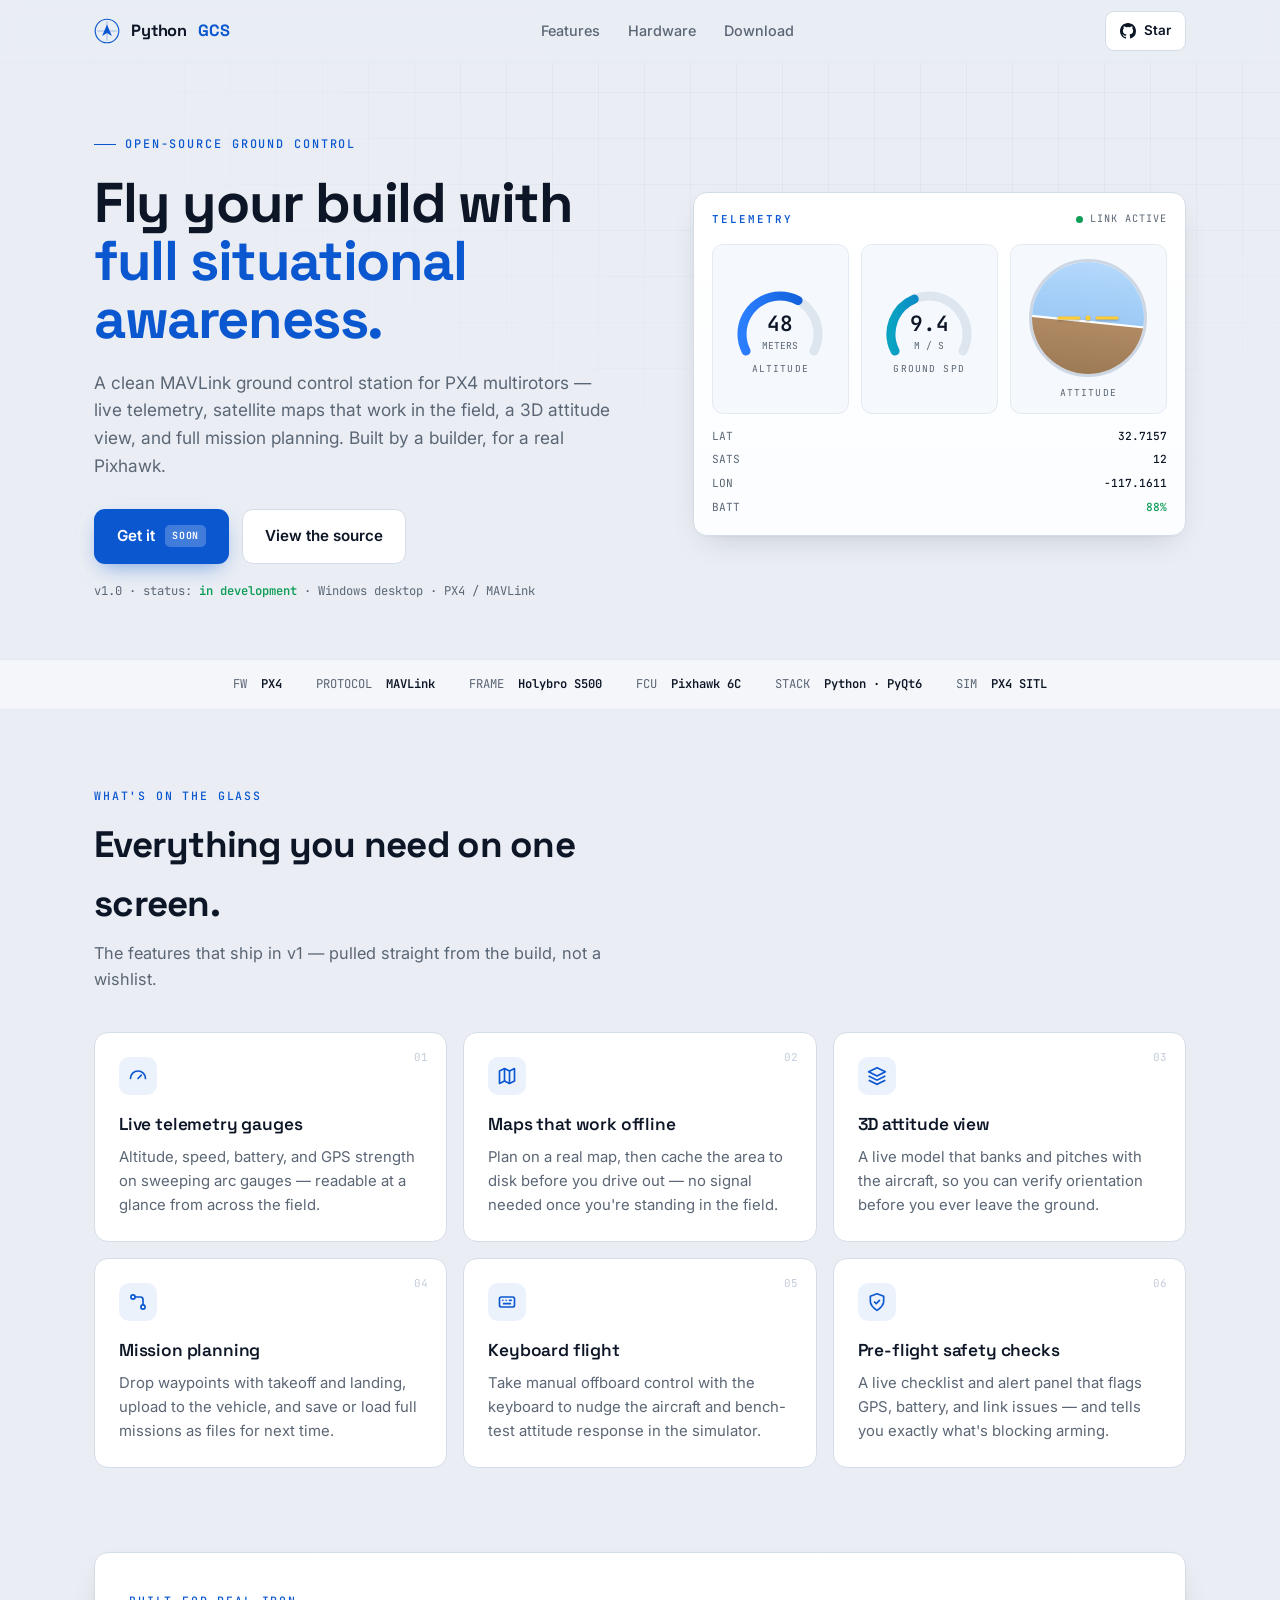
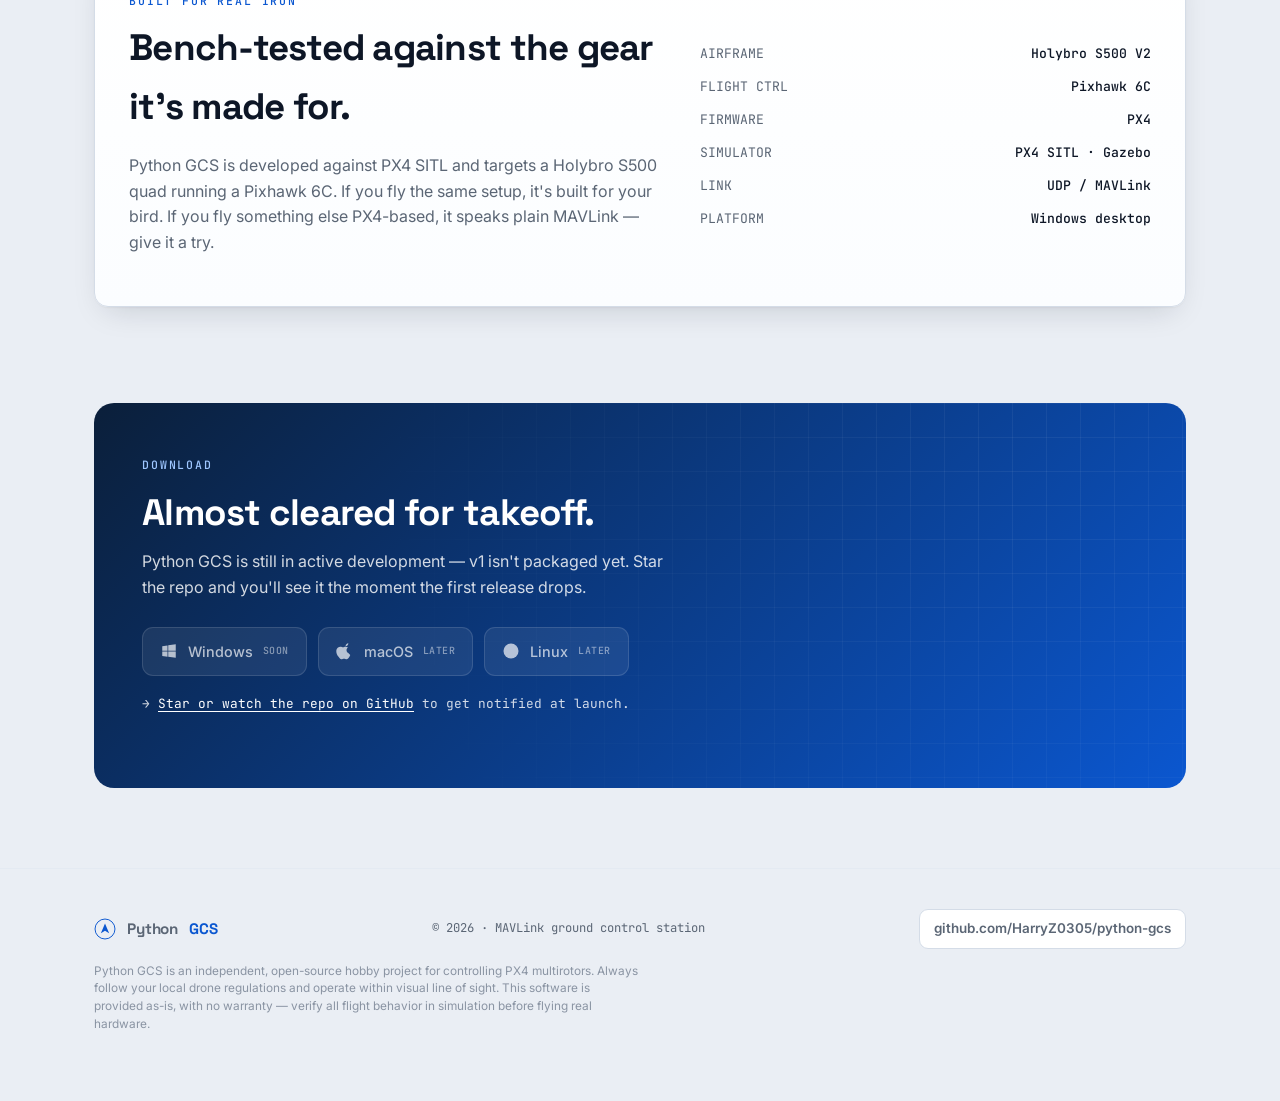
==== index.html @ 88ddebd9 "Bug Fix: index.html had a mis-commit" ====
<!DOCTYPE html>
<html lang="en">

<head>
  <meta charset="UTF-8" />
  <meta name="viewport" content="width=device-width, initial-scale=1.0" />
  <title>Python GCS — open-source ground control for your build</title>
  <meta name="description"
    content="A clean, open-source MAVLink ground control station for PX4 multirotors. Live telemetry, satellite maps with offline caching, 3D attitude, and mission planning — built for the Holybro S500 + Pixhawk 6C." />
  <link rel="preconnect" href="https://fonts.googleapis.com" />
  <link rel="preconnect" href="https://fonts.gstatic.com" crossorigin />
  <link
    href="https://fonts.googleapis.com/css2?family=Space+Grotesk:wght@500;600;700&family=Inter:wght@400;500;600&family=JetBrains+Mono:wght@400;500;600&display=swap"
    rel="stylesheet" />
  <style>
    :root {
      --bg: #eaeef4;
      --bg-2: #f5f8fc;
      --surface: #ffffff;
      --line: #d4dce7;
      --line-soft: #e4eaf2;
      --ink: #0d1626;
      --muted: #5b6675;
      --blue: #0b57d0;
      --blue-bright: #2b7fff;
      --cyan: #0aa4c2;
      --green: #0f9d58;
      --amber: #e08200;
      --red: #d93025;
      --shadow: 0 1px 2px rgba(13, 22, 38, .04), 0 12px 32px -12px rgba(13, 22, 38, .18);
      --r: 14px;
    }

    * {
      box-sizing: border-box
    }

    html {
      scroll-behavior: smooth
    }

    body {
      margin: 0;
      background: var(--bg);
      color: var(--ink);
      font-family: 'Inter', system-ui, sans-serif;
      line-height: 1.6;
      -webkit-font-smoothing: antialiased;
    }

    body::before {
      content: "";
      position: fixed;
      inset: 0;
      z-index: 0;
      pointer-events: none;
      background-image:
        linear-gradient(rgba(11, 87, 208, .045) 1px, transparent 1px),
        linear-gradient(90deg, rgba(11, 87, 208, .045) 1px, transparent 1px);
      background-size: 46px 46px;
      mask-image: radial-gradient(ellipse 90% 70% at 70% 0%, #000 30%, transparent 80%);
      -webkit-mask-image: radial-gradient(ellipse 90% 70% at 70% 0%, #000 30%, transparent 80%);
    }

    .wrap {
      max-width: 1140px;
      margin: 0 auto;
      padding: 0 24px;
      position: relative;
      z-index: 1
    }

    a {
      color: inherit;
      text-decoration: none
    }

    .mono {
      font-family: 'JetBrains Mono', monospace
    }

    header {
      position: sticky;
      top: 0;
      z-index: 50;
      backdrop-filter: saturate(1.2) blur(10px);
      background: rgba(234, 238, 244, .78);
      border-bottom: 1px solid var(--line-soft);
    }

    .bar {
      display: flex;
      align-items: center;
      justify-content: space-between;
      height: 62px
    }

    .brand {
      display: flex;
      align-items: center;
      gap: 11px;
      font-family: 'Space Grotesk';
      font-weight: 700;
      letter-spacing: -.01em;
      font-size: 1.02rem
    }

    .glyph {
      width: 26px;
      height: 26px;
      flex: none
    }

    nav.links {
      display: flex;
      gap: 28px;
      font-size: .9rem;
      color: var(--muted);
      font-weight: 500
    }

    nav.links a:hover {
      color: var(--ink)
    }

    .ghbtn {
      display: inline-flex;
      align-items: center;
      gap: 8px;
      font-size: .84rem;
      font-weight: 600;
      padding: 8px 14px;
      border: 1px solid var(--line);
      border-radius: 9px;
      background: var(--surface);
      transition: .18s;
    }

    .ghbtn:hover {
      border-color: var(--blue);
      color: var(--blue);
      transform: translateY(-1px)
    }

    @media(max-width:760px) {
      nav.links {
        display: none
      }
    }

    .hero {
      padding: 64px 0 28px;
      display: grid;
      grid-template-columns: 1.05fr .95fr;
      gap: 54px;
      align-items: center
    }

    .eyebrow {
      font-family: 'JetBrains Mono', monospace;
      font-size: .74rem;
      font-weight: 500;
      letter-spacing: .16em;
      color: var(--blue);
      text-transform: uppercase;
      display: inline-flex;
      align-items: center;
      gap: 9px;
      margin-bottom: 20px;
    }

    .eyebrow::before {
      content: "";
      width: 22px;
      height: 1px;
      background: var(--blue)
    }

    h1 {
      font-family: 'Space Grotesk';
      font-weight: 700;
      letter-spacing: -.025em;
      font-size: clamp(2.3rem, 4.6vw, 3.5rem);
      line-height: 1.04;
      margin: 0 0 20px;
    }

    h1 .b {
      color: var(--blue)
    }

    .lede {
      font-size: 1.08rem;
      color: var(--muted);
      max-width: 30em;
      margin: 0 0 30px
    }

    .cta {
      display: flex;
      flex-wrap: wrap;
      gap: 13px;
      align-items: center
    }

    .btn {
      font-family: 'Inter';
      font-weight: 600;
      font-size: .95rem;
      cursor: pointer;
      padding: 14px 22px;
      border-radius: 11px;
      border: 1px solid transparent;
      transition: .18s;
      display: inline-flex;
      align-items: center;
      gap: 10px;
    }

    .btn-primary {
      background: var(--blue);
      color: #fff;
      box-shadow: 0 8px 22px -8px rgba(11, 87, 208, .6)
    }

    .btn-primary:hover {
      background: #0a4cb8;
      transform: translateY(-2px)
    }

    .btn-ghost {
      background: var(--surface);
      border-color: var(--line);
      color: var(--ink)
    }

    .btn-ghost:hover {
      border-color: var(--muted);
      transform: translateY(-2px)
    }

    .badge {
      font-family: 'JetBrains Mono', monospace;
      font-size: .62rem;
      font-weight: 600;
      letter-spacing: .08em;
      background: rgba(255, 255, 255, .22);
      padding: 3px 7px;
      border-radius: 5px;
    }

    .meta-line {
      margin-top: 18px;
      font-family: 'JetBrains Mono', monospace;
      font-size: .76rem;
      color: var(--muted)
    }

    .meta-line b {
      color: var(--green);
      font-weight: 600
    }

    .panel {
      background: linear-gradient(180deg, #fff, #fbfdff);
      border: 1px solid var(--line);
      border-radius: var(--r);
      box-shadow: var(--shadow);
      padding: 18px;
      position: relative;
      overflow: hidden;
    }

    .panel-h {
      display: flex;
      align-items: center;
      justify-content: space-between;
      margin-bottom: 16px
    }

    .panel-h .t {
      font-family: 'JetBrains Mono', monospace;
      font-size: .68rem;
      letter-spacing: .18em;
      color: var(--blue);
      font-weight: 600
    }

    .live {
      display: inline-flex;
      align-items: center;
      gap: 7px;
      font-family: 'JetBrains Mono', monospace;
      font-size: .64rem;
      color: var(--muted);
      letter-spacing: .1em
    }

    .dot {
      width: 7px;
      height: 7px;
      border-radius: 50%;
      background: var(--green);
      box-shadow: 0 0 0 0 rgba(15, 157, 88, .5);
      animation: pulse 2.2s infinite
    }

    @keyframes pulse {
      0% {
        box-shadow: 0 0 0 0 rgba(15, 157, 88, .45)
      }

      70% {
        box-shadow: 0 0 0 7px rgba(15, 157, 88, 0)
      }

      100% {
        box-shadow: 0 0 0 0 rgba(15, 157, 88, 0)
      }
    }

    .gauges {
      display: grid;
      grid-template-columns: 1fr 1fr 1.15fr;
      gap: 12px;
      align-items: stretch
    }

    .gcard {
      background: var(--bg-2);
      border: 1px solid var(--line-soft);
      border-radius: 11px;
      padding: 12px 10px;
      display: flex;
      flex-direction: column;
      align-items: center;
      justify-content: center
    }

    .gcard svg {
      display: block
    }

    .gval {
      font-family: 'JetBrains Mono', monospace;
      font-weight: 600;
      font-size: 1.32rem;
      line-height: 1;
      margin-top: -46px;
      margin-bottom: 30px
    }

    .gunit {
      font-family: 'JetBrains Mono', monospace;
      font-size: .6rem;
      color: var(--muted);
      margin-top: -26px
    }

    .glabel {
      font-family: 'JetBrains Mono', monospace;
      font-size: .6rem;
      letter-spacing: .12em;
      color: var(--muted);
      margin-top: 8px
    }

    .att {
      position: relative
    }

    .horizon-wrap {
      width: 118px;
      height: 118px;
      border-radius: 50%;
      overflow: hidden;
      border: 3px solid #cdd7e4;
      position: relative;
      margin: 2px auto 0
    }

    .sky-ground {
      position: absolute;
      left: -30%;
      top: -30%;
      width: 160%;
      height: 160%;
      transition: transform .1s linear
    }

    .sky {
      position: absolute;
      inset: 0 0 50% 0;
      background: linear-gradient(#bfe0ff, #9cc9f5)
    }

    .ground {
      position: absolute;
      inset: 50% 0 0 0;
      background: linear-gradient(#b08a63, #8f6f4d)
    }

    .hline {
      position: absolute;
      left: 0;
      right: 0;
      top: 50%;
      height: 2px;
      background: #fff;
      transform: translateY(-1px)
    }

    .acsym {
      position: absolute;
      inset: 0;
      display: flex;
      align-items: center;
      justify-content: center;
      pointer-events: none
    }

    .acsym svg {
      filter: drop-shadow(0 1px 1px rgba(0, 0, 0, .25))
    }

    .readout {
      margin-top: 14px;
      display: grid;
      grid-template-columns: 1fr 1fr;
      gap: 6px 18px;
      font-family: 'JetBrains Mono', monospace;
      font-size: .7rem
    }

    .readout .k {
      color: var(--muted)
    }

    .readout .v {
      text-align: right;
      color: var(--ink);
      font-weight: 500
    }

    .scan {
      position: absolute;
      left: 0;
      right: 0;
      height: 38%;
      top: -40%;
      background: linear-gradient(180deg, transparent, rgba(43, 127, 255, .07), transparent);
      animation: scan 6s linear infinite;
      pointer-events: none
    }

    @keyframes scan {
      to {
        top: 120%
      }
    }

    .ticker {
      border-top: 1px solid var(--line-soft);
      border-bottom: 1px solid var(--line-soft);
      background: rgba(255, 255, 255, .5);
      margin-top: 30px
    }

    .ticker .wrap {
      display: flex;
      flex-wrap: wrap;
      gap: 10px 34px;
      padding: 15px 24px;
      font-family: 'JetBrains Mono', monospace;
      font-size: .76rem;
      color: var(--muted);
      justify-content: center
    }

    .ticker b {
      color: var(--ink);
      font-weight: 600
    }

    section {
      padding: 72px 0;
      position: relative
    }

    .sec-head {
      max-width: 34em;
      margin-bottom: 40px
    }

    .sec-eyebrow {
      font-family: 'JetBrains Mono', monospace;
      font-size: .72rem;
      letter-spacing: .16em;
      color: var(--blue);
      text-transform: uppercase;
      font-weight: 500
    }

    h2 {
      font-family: 'Space Grotesk';
      font-weight: 700;
      letter-spacing: -.02em;
      font-size: clamp(1.7rem, 3vw, 2.3rem);
      margin: .5rem 0 .4rem
    }

    .sec-head p {
      color: var(--muted);
      margin: 0;
      font-size: 1.02rem
    }

    .grid {
      display: grid;
      grid-template-columns: repeat(3, 1fr);
      gap: 16px
    }

    .feat {
      background: var(--surface);
      border: 1px solid var(--line);
      border-radius: var(--r);
      padding: 24px;
      transition: .2s;
      position: relative;
      overflow: hidden;
    }

    .feat:hover {
      transform: translateY(-3px);
      border-color: #bcc8d8;
      box-shadow: var(--shadow)
    }

    .feat .ic {
      width: 38px;
      height: 38px;
      border-radius: 10px;
      background: rgba(11, 87, 208, .08);
      display: flex;
      align-items: center;
      justify-content: center;
      margin-bottom: 16px;
      color: var(--blue)
    }

    .feat h3 {
      font-family: 'Space Grotesk';
      font-weight: 600;
      font-size: 1.08rem;
      margin: 0 0 7px;
      letter-spacing: -.01em
    }

    .feat p {
      margin: 0;
      color: var(--muted);
      font-size: .93rem
    }

    .feat .no {
      position: absolute;
      top: 16px;
      right: 18px;
      font-family: 'JetBrains Mono', monospace;
      font-size: .68rem;
      color: #c2ccd9
    }

    @media(max-width:860px) {
      .grid {
        grid-template-columns: 1fr 1fr
      }
    }

    @media(max-width:560px) {
      .grid {
        grid-template-columns: 1fr
      }
    }

    .dl {
      background: linear-gradient(135deg, #0b1f3a, #0b57d0);
      color: #fff;
      border-radius: 20px;
      padding: 48px;
      position: relative;
      overflow: hidden;
    }

    .dl::after {
      content: "";
      position: absolute;
      inset: 0;
      background-image: linear-gradient(rgba(255, 255, 255, .06) 1px, transparent 1px), linear-gradient(90deg, rgba(255, 255, 255, .06) 1px, transparent 1px);
      background-size: 34px 34px;
      mask-image: radial-gradient(circle at 85% 20%, #000, transparent 70%);
      -webkit-mask-image: radial-gradient(circle at 85% 20%, #000, transparent 70%)
    }

    .dl-in {
      position: relative;
      z-index: 1;
      max-width: 34em
    }

    .dl h2 {
      color: #fff
    }

    .dl p {
      color: rgba(255, 255, 255, .82);
      margin: .4rem 0 26px
    }

    .plats {
      display: flex;
      flex-wrap: wrap;
      gap: 11px;
      margin-bottom: 18px
    }

    .plat {
      display: flex;
      align-items: center;
      gap: 10px;
      padding: 12px 17px;
      border-radius: 11px;
      background: rgba(255, 255, 255, .1);
      border: 1px solid rgba(255, 255, 255, .18);
      font-size: .9rem;
      font-weight: 500;
    }

    .plat small {
      font-family: 'JetBrains Mono', monospace;
      font-size: .62rem;
      opacity: .7;
      letter-spacing: .05em
    }

    .plat.soon {
      opacity: .7
    }

    .notify {
      font-family: 'JetBrains Mono', monospace;
      font-size: .8rem;
      color: rgba(255, 255, 255, .85)
    }

    .notify a {
      color: #fff;
      text-decoration: underline;
      text-underline-offset: 3px
    }

    footer {
      padding: 40px 0 56px;
      border-top: 1px solid var(--line-soft);
      margin-top: 8px
    }

    .foot {
      display: flex;
      flex-wrap: wrap;
      justify-content: space-between;
      gap: 18px;
      align-items: center;
      color: var(--muted);
      font-size: .85rem
    }

    .foot .mono {
      font-size: .76rem
    }

    .disclaimer {
      font-size: .74rem;
      color: #8a94a3;
      margin-top: 14px;
      max-width: 46em;
      line-height: 1.5
    }

    @media(max-width:860px) {
      .hero {
        grid-template-columns: 1fr;
        gap: 36px;
        padding-top: 44px
      }

      .dl {
        padding: 32px 24px
      }
    }

    @media (prefers-reduced-motion: reduce) {
      * {
        animation: none !important;
        transition: none !important;
        scroll-behavior: auto
      }

      .sky-ground {
        transform: none !important
      }
    }
  </style>
</head>

<body>

  <header>
    <div class="wrap bar">
      <div class="brand">
        <svg class="glyph" viewBox="0 0 32 32" fill="none">
          <circle cx="16" cy="16" r="14.5" stroke="#0b57d0" stroke-width="1.4" />
          <path d="M16 4 L16 28 M4 16 L28 16" stroke="#0b57d0" stroke-width="1" opacity=".4" />
          <path d="M16 8 L22 22 L16 18.5 L10 22 Z" fill="#0b57d0" />
        </svg>
        Python<span style="color:var(--blue)">GCS</span>
      </div>
      <nav class="links">
        <a href="#features">Features</a>
        <a href="#hardware">Hardware</a>
        <a href="#download">Download</a>
      </nav>
      <a class="ghbtn" href="https://github.com/HarryZ0305/python-gcs" target="_blank" rel="noopener">
        <svg width="16" height="16" viewBox="0 0 16 16" fill="currentColor">
          <path
            d="M8 0C3.58 0 0 3.58 0 8c0 3.54 2.29 6.53 5.47 7.59.4.07.55-.17.55-.38v-1.34c-2.23.48-2.7-1.07-2.7-1.07-.36-.93-.89-1.18-.89-1.18-.73-.5.05-.49.05-.49.8.06 1.23.83 1.23.83.71 1.23 1.87.87 2.33.66.07-.52.28-.87.51-1.07-1.78-.2-3.64-.89-3.64-3.95 0-.87.31-1.59.83-2.15-.08-.2-.36-1.02.08-2.12 0 0 .67-.21 2.2.82a7.6 7.6 0 0 1 4 0c1.53-1.03 2.2-.82 2.2-.82.44 1.1.16 1.92.08 2.12.52.56.83 1.28.83 2.15 0 3.07-1.87 3.75-3.65 3.95.29.25.54.73.54 1.48v2.19c0 .21.15.46.55.38A8 8 0 0 0 16 8c0-4.42-3.58-8-8-8Z" />
        </svg>
        Star
      </a>
    </div>
  </header>

  <div class="wrap">
    <section class="hero">
      <div>
        <span class="eyebrow">Open-source ground control</span>
        <h1>Fly your build with <span class="b">full situational awareness.</span></h1>
        <p class="lede">A clean MAVLink ground control station for PX4 multirotors — live telemetry, satellite maps that
          work in the field, a 3D attitude view, and full mission planning. Built by a builder, for a real Pixhawk.</p>
        <div class="cta">
          <a class="btn btn-primary" href="#download">Get it <span class="badge">SOON</span></a>
          <a class="btn btn-ghost" href="https://github.com/HarryZ0305/python-gcs" target="_blank" rel="noopener">View
            the source</a>
        </div>
        <div class="meta-line">v1.0 &middot; status: <b>in development</b> &middot; Windows desktop &middot; PX4 /
          MAVLink</div>
      </div>

      <div class="panel" id="cluster">
        <div class="scan"></div>
        <div class="panel-h">
          <span class="t">TELEMETRY</span>
          <span class="live"><span class="dot"></span>LINK ACTIVE</span>
        </div>
        <div class="gauges">
          <div class="gcard">
            <svg width="96" height="78" viewBox="0 0 96 78">
              <path d="M14 70 A38 38 0 1 1 82 70" fill="none" stroke="#dde5ef" stroke-width="9"
                stroke-linecap="round" />
              <path id="arc-alt" d="M14 70 A38 38 0 1 1 82 70" fill="none" stroke="url(#g1)" stroke-width="9"
                stroke-linecap="round" />
              <defs>
                <linearGradient id="g1" x1="0" y1="0" x2="1" y2="0">
                  <stop offset="0" stop-color="#2b7fff" />
                  <stop offset="1" stop-color="#0b57d0" />
                </linearGradient>
              </defs>
            </svg>
            <div class="gval mono" data-to="48" data-suffix="">0</div>
            <div class="gunit">METERS</div>
            <div class="glabel">ALTITUDE</div>
          </div>
          <div class="gcard">
            <svg width="96" height="78" viewBox="0 0 96 78">
              <path d="M14 70 A38 38 0 1 1 82 70" fill="none" stroke="#dde5ef" stroke-width="9"
                stroke-linecap="round" />
              <path id="arc-spd" d="M14 70 A38 38 0 1 1 82 70" fill="none" stroke="url(#g2)" stroke-width="9"
                stroke-linecap="round" />
              <defs>
                <linearGradient id="g2" x1="0" y1="0" x2="1" y2="0">
                  <stop offset="0" stop-color="#0aa4c2" />
                  <stop offset="1" stop-color="#0b57d0" />
                </linearGradient>
              </defs>
            </svg>
            <div class="gval mono" data-to="9.4" data-dec="1">0</div>
            <div class="gunit">M / S</div>
            <div class="glabel">GROUND SPD</div>
          </div>
          <div class="gcard att">
            <div class="horizon-wrap">
              <div class="sky-ground" id="horizon">
                <div class="sky"></div>
                <div class="ground"></div>
                <div class="hline"></div>
              </div>
              <div class="acsym">
                <svg width="70" height="20" viewBox="0 0 70 20">
                  <path d="M6 10 H26 M44 10 H64" stroke="#ffcc33" stroke-width="3" stroke-linecap="round" />
                  <circle cx="35" cy="10" r="2.5" fill="#ffcc33" />
                </svg>
              </div>
            </div>
            <div class="glabel">ATTITUDE</div>
          </div>
        </div>
        <div class="readout">
          <span class="k">LAT</span><span class="v" id="r-lat">32.7157</span>
          <span class="k">SATS</span><span class="v" id="r-sat">12</span>
          <span class="k">LON</span><span class="v" id="r-lon">-117.1611</span>
          <span class="k">BATT</span><span class="v" id="r-bat" style="color:var(--green)">88%</span>
        </div>
      </div>
    </section>
  </div>

  <div class="ticker">
    <div class="wrap">
      <span>FW&nbsp; <b>PX4</b></span>
      <span>PROTOCOL&nbsp; <b>MAVLink</b></span>
      <span>FRAME&nbsp; <b>Holybro S500</b></span>
      <span>FCU&nbsp; <b>Pixhawk 6C</b></span>
      <span>STACK&nbsp; <b>Python · PyQt6</b></span>
      <span>SIM&nbsp; <b>PX4 SITL</b></span>
    </div>
  </div>

  <div class="wrap">
    <section id="features">
      <div class="sec-head">
        <span class="sec-eyebrow">What's on the glass</span>
        <h2>Everything you need on one screen.</h2>
        <p>The features that ship in v1 — pulled straight from the build, not a wishlist.</p>
      </div>
      <div class="grid">
        <div class="feat"><span class="no mono">01</span>
          <div class="ic"><svg width="20" height="20" viewBox="0 0 24 24" fill="none" stroke="currentColor"
              stroke-width="2">
              <path d="M3 15a9 9 0 0 1 18 0" stroke-linecap="round" />
              <path d="M12 15l4-4" stroke-linecap="round" />
            </svg></div>
          <h3>Live telemetry gauges</h3>
          <p>Altitude, speed, battery, and GPS strength on sweeping arc gauges — readable at a glance from across the
            field.</p>
        </div>
        <div class="feat"><span class="no mono">02</span>
          <div class="ic"><svg width="20" height="20" viewBox="0 0 24 24" fill="none" stroke="currentColor"
              stroke-width="2">
              <path d="M9 3 3 6v15l6-3 6 3 6-3V3l-6 3-6-3Z" stroke-linejoin="round" />
              <path d="M9 3v15M15 6v15" />
            </svg></div>
          <h3>Maps that work offline</h3>
          <p>Plan on a real map, then cache the area to disk before you drive out — no signal needed once you're
            standing in the field.</p>
        </div>
        <div class="feat"><span class="no mono">03</span>
          <div class="ic"><svg width="20" height="20" viewBox="0 0 24 24" fill="none" stroke="currentColor"
              stroke-width="2">
              <path d="M12 2 2 7l10 5 10-5-10-5Z" stroke-linejoin="round" />
              <path d="M2 17l10 5 10-5M2 12l10 5 10-5" />
            </svg></div>
          <h3>3D attitude view</h3>
          <p>A live model that banks and pitches with the aircraft, so you can verify orientation before you ever leave
            the ground.</p>
        </div>
        <div class="feat"><span class="no mono">04</span>
          <div class="ic"><svg width="20" height="20" viewBox="0 0 24 24" fill="none" stroke="currentColor"
              stroke-width="2">
              <circle cx="6" cy="6" r="2.5" />
              <circle cx="18" cy="18" r="2.5" />
              <path d="M8 6h7a3 3 0 0 1 3 3v6" stroke-linecap="round" />
            </svg></div>
          <h3>Mission planning</h3>
          <p>Drop waypoints with takeoff and landing, upload to the vehicle, and save or load full missions as files for
            next time.</p>
        </div>
        <div class="feat"><span class="no mono">05</span>
          <div class="ic"><svg width="20" height="20" viewBox="0 0 24 24" fill="none" stroke="currentColor"
              stroke-width="2">
              <rect x="3" y="6" width="18" height="12" rx="2" />
              <path d="M7 10h.01M11 10h.01M15 10h2M8 14h8" stroke-linecap="round" />
            </svg></div>
          <h3>Keyboard flight</h3>
          <p>Take manual offboard control with the keyboard to nudge the aircraft and bench-test attitude response in
            the simulator.</p>
        </div>
        <div class="feat"><span class="no mono">06</span>
          <div class="ic"><svg width="20" height="20" viewBox="0 0 24 24" fill="none" stroke="currentColor"
              stroke-width="2">
              <path d="M12 2 4 5v6c0 5 3.5 8 8 11 4.5-3 8-6 8-11V5l-8-3Z" stroke-linejoin="round" />
              <path d="M9 12l2 2 4-4" stroke-linecap="round" stroke-linejoin="round" />
            </svg></div>
          <h3>Pre-flight safety checks</h3>
          <p>A live checklist and alert panel that flags GPS, battery, and link issues — and tells you exactly what's
            blocking arming.</p>
        </div>
      </div>
    </section>

    <section id="hardware" style="padding-top:12px">
      <div class="panel"
        style="display:grid; grid-template-columns:1.2fr 1fr; gap:30px; padding:34px; align-items:center">
        <div>
          <span class="sec-eyebrow">Built for real iron</span>
          <h2 style="margin-top:.4rem">Bench-tested against the gear it's made for.</h2>
          <p style="color:var(--muted)">Python GCS is developed against PX4 SITL and targets a Holybro S500 quad running
            a Pixhawk 6C. If you fly the same setup, it's built for your bird. If you fly something else PX4-based, it
            speaks plain MAVLink — give it a try.</p>
        </div>
        <div class="readout" style="font-size:.82rem; gap:12px 18px">
          <span class="k">AIRFRAME</span><span class="v">Holybro S500 V2</span>
          <span class="k">FLIGHT CTRL</span><span class="v">Pixhawk 6C</span>
          <span class="k">FIRMWARE</span><span class="v">PX4</span>
          <span class="k">SIMULATOR</span><span class="v">PX4 SITL · Gazebo</span>
          <span class="k">LINK</span><span class="v">UDP / MAVLink</span>
          <span class="k">PLATFORM</span><span class="v">Windows desktop</span>
        </div>
      </div>
    </section>

    <section id="download" style="padding-top:24px">
      <div class="dl">
        <div class="dl-in">
          <span class="sec-eyebrow" style="color:#9ec6ff">Download</span>
          <h2>Almost cleared for takeoff.</h2>
          <p>Python GCS is still in active development — v1 isn't packaged yet. Star the repo and you'll see it the
            moment the first release drops.</p>
          <div class="plats">
            <div class="plat soon"><svg width="18" height="18" viewBox="0 0 24 24" fill="currentColor">
                <path
                  d="M3 5.5 10 4.5v7H3v-6Zm0 13L10 19.5v-7H3v6ZM11 4.3 21 3v8.5H11V4.3Zm0 15.4L21 21v-8.5H11v7.2Z" />
              </svg> Windows <small>SOON</small></div>
            <div class="plat soon"><svg width="18" height="18" viewBox="0 0 24 24" fill="currentColor">
                <path
                  d="M16.4 1.6c.1 1-.3 2-.9 2.8-.7.8-1.7 1.4-2.7 1.3-.1-1 .4-2 1-2.7.6-.8 1.7-1.3 2.6-1.4ZM19 17.3c-.5 1.1-.7 1.6-1.3 2.6-.9 1.4-2.1 3.1-3.6 3.1-1.3 0-1.7-.8-3.4-.8-1.8 0-2.2.8-3.5.8-1.5 0-2.6-1.5-3.5-2.9C-.2 16-.6 9.9 2.3 7.6c1-.8 2.4-1.3 3.6-1.3 1.4 0 2.3.8 3.5.8 1.1 0 1.8-.8 3.4-.8 1.1 0 2.3.3 3.2 1.1-2.8 1.6-2.4 5.7.0 6.9Z" />
              </svg> macOS <small>LATER</small></div>
            <div class="plat soon"><svg width="18" height="18" viewBox="0 0 24 24" fill="currentColor">
                <circle cx="12" cy="12" r="10" />
              </svg> Linux <small>LATER</small></div>
          </div>
          <p class="notify">→ <a href="https://github.com/HarryZ0305/python-gcs" target="_blank" rel="noopener">Star or
              watch the repo on GitHub</a> to get notified at launch.</p>
        </div>
      </div>
    </section>
  </div>

  <footer>
    <div class="wrap">
      <div class="foot">
        <div class="brand" style="font-size:.95rem">
          <svg class="glyph" viewBox="0 0 32 32" fill="none" style="width:22px;height:22px">
            <circle cx="16" cy="16" r="14.5" stroke="#0b57d0" stroke-width="1.4" />
            <path d="M16 8 L22 22 L16 18.5 L10 22 Z" fill="#0b57d0" />
          </svg>
          Python<span style="color:var(--blue)">GCS</span>
        </div>
        <span class="mono">© 2026 · MAVLink ground control station</span>
        <a class="ghbtn" href="https://github.com/HarryZ0305/python-gcs" target="_blank"
          rel="noopener">github.com/HarryZ0305/python-gcs</a>
      </div>
      <p class="disclaimer">Python GCS is an independent, open-source hobby project for controlling PX4 multirotors.
        Always follow your local drone regulations and operate within visual line of sight. This software is provided
        as-is, with no warranty — verify all flight behavior in simulation before flying real hardware.</p>
    </div>
  </footer>

  <script>
    (function () {
      var reduce = window.matchMedia('(prefers-reduced-motion: reduce)').matches;

      function setArc(id, frac) {
        var p = document.getElementById(id);
        if (!p) return;
        var len = p.getTotalLength();
        p.style.strokeDasharray = len;
        p.style.strokeDashoffset = len;
        if (reduce) { p.style.strokeDashoffset = len * (1 - frac); return; }
        requestAnimationFrame(function () {
          p.style.transition = 'stroke-dashoffset 1.4s cubic-bezier(.2,.8,.2,1)';
          p.style.strokeDashoffset = len * (1 - frac);
        });
      }

      function countUp(el) {
        var to = parseFloat(el.dataset.to), dec = parseInt(el.dataset.dec || '0');
        if (reduce) { el.textContent = to.toFixed(dec); return; }
        var t0 = null, dur = 1400;
        function step(ts) {
          if (!t0) t0 = ts; var k = Math.min((ts - t0) / dur, 1);
          var e = 1 - Math.pow(1 - k, 3);
          el.textContent = (to * e).toFixed(dec);
          if (k < 1) requestAnimationFrame(step);
        }
        requestAnimationFrame(step);
      }

      function run() {
        setArc('arc-alt', 0.62);
        setArc('arc-spd', 0.40);
        document.querySelectorAll('.gval').forEach(countUp);
      }

      var horizon = document.getElementById('horizon'), t = 0;
      function idle() {
        t += 0.02;
        var roll = Math.sin(t) * 6, pitch = Math.cos(t * 0.7) * 7;
        horizon.style.transform = 'rotate(' + roll + 'deg) translateY(' + pitch + 'px)';
        requestAnimationFrame(idle);
      }

      var sat = document.getElementById('r-sat');
      function flicker() {
        var s = 12 + (Math.random() < 0.3 ? -1 : 0);
        sat.textContent = s;
      }

      window.addEventListener('load', function () {
        run();
        if (!reduce) { idle(); setInterval(flicker, 2600); }
      });
    })();
  </script>
</body>

</html>
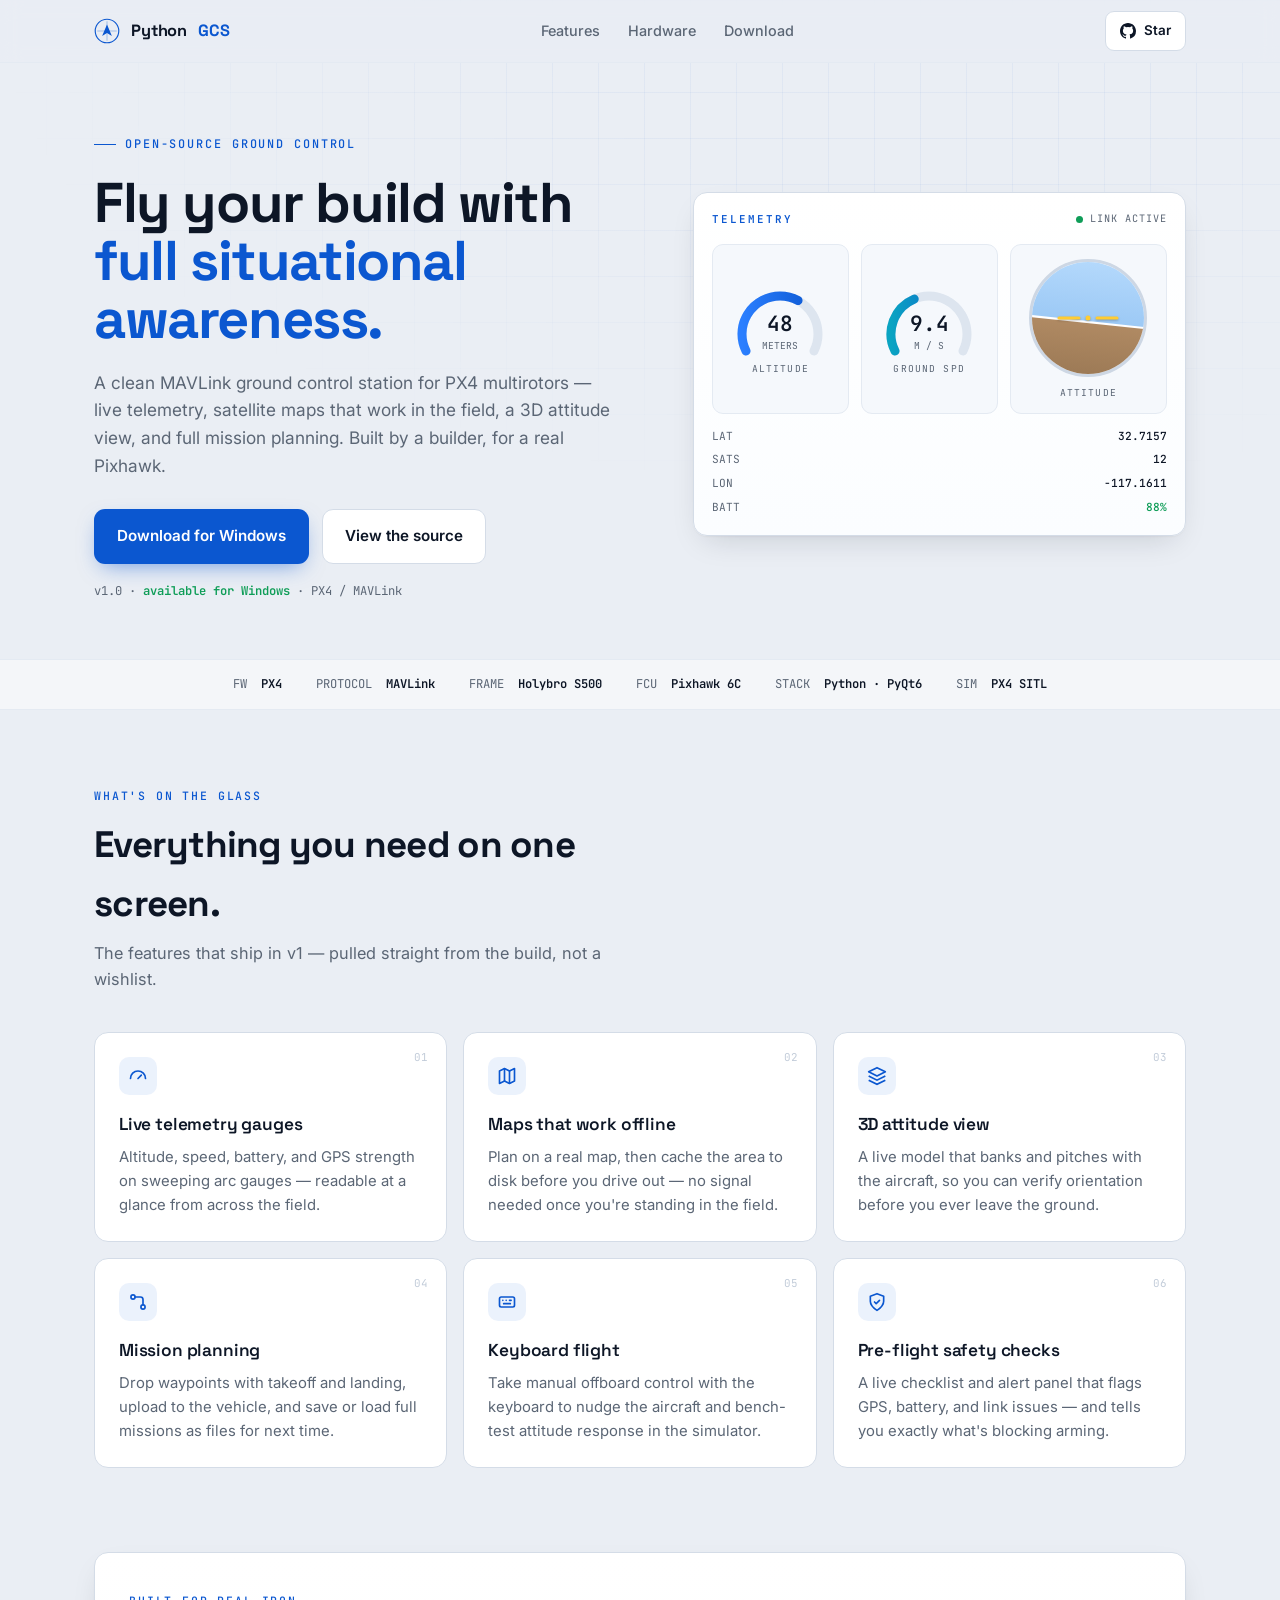
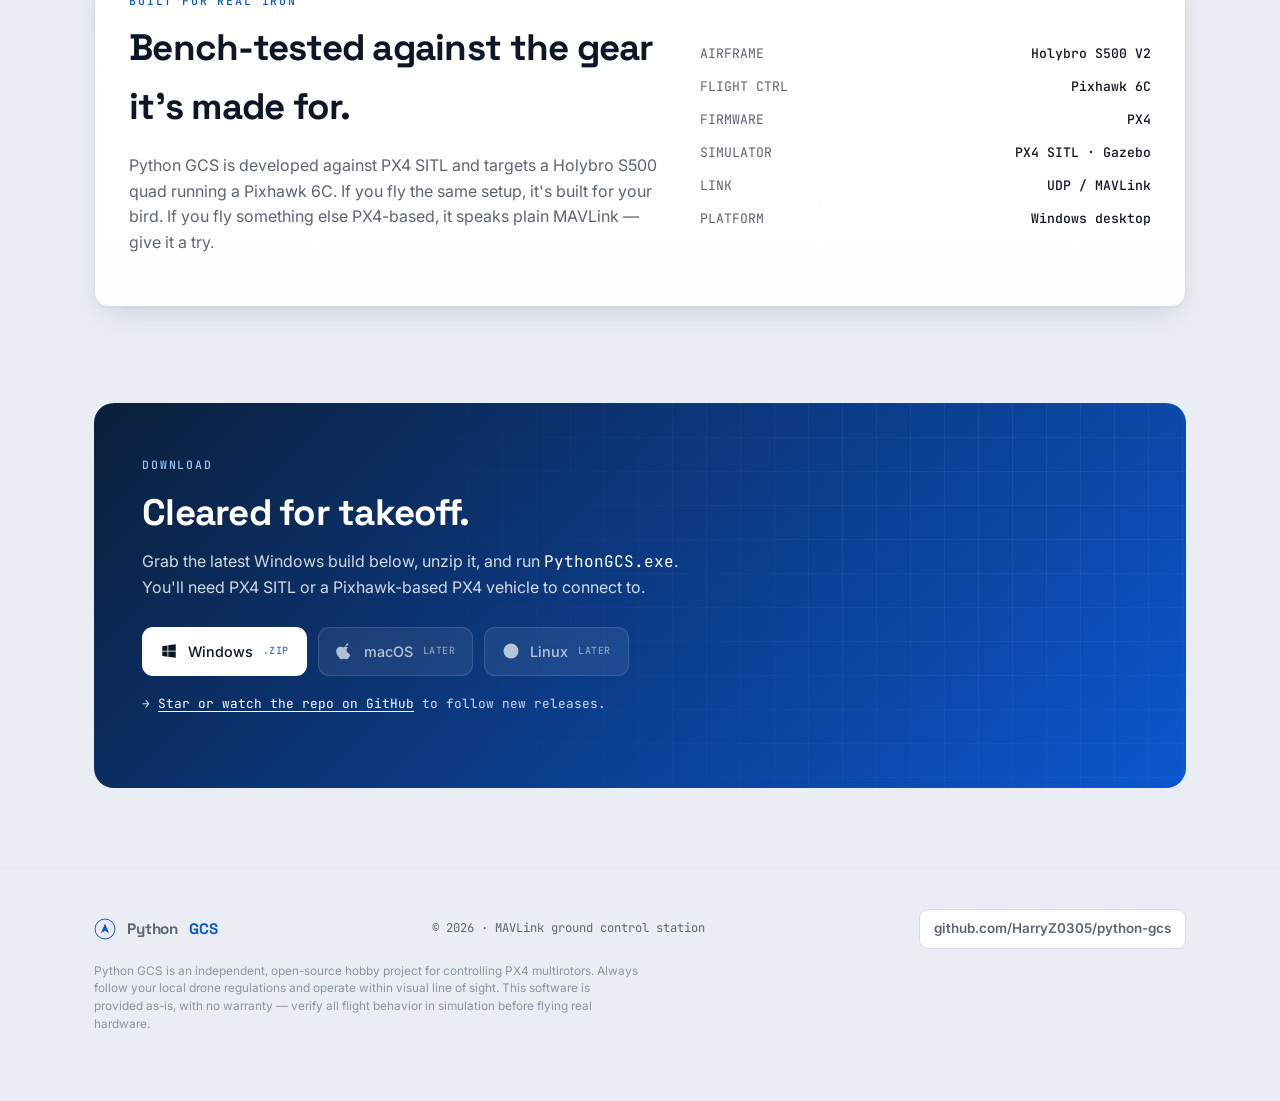
==== commit 660399c4: "Added Windows download link" ====
--- a/index.html
+++ b/index.html
@@ -648,6 +648,23 @@
       opacity: .7
     }
 
+    .plat.ready {
+      background: #fff;
+      color: var(--ink);
+      cursor: pointer;
+      transition: .18s
+    }
+
+    .plat.ready:hover {
+      transform: translateY(-2px);
+      box-shadow: 0 8px 20px -8px rgba(0, 0, 0, .35)
+    }
+
+    .plat.ready small {
+      opacity: .85;
+      color: var(--blue)
+    }
+
     .notify {
       font-family: 'JetBrains Mono', monospace;
       font-size: .8rem;
@@ -749,12 +766,13 @@
         <p class="lede">A clean MAVLink ground control station for PX4 multirotors — live telemetry, satellite maps that
           work in the field, a 3D attitude view, and full mission planning. Built by a builder, for a real Pixhawk.</p>
         <div class="cta">
-          <a class="btn btn-primary" href="#download">Get it <span class="badge">SOON</span></a>
+          <a class="btn btn-primary"
+            href="https://github.com/HarryZ0305/python-gcs/releases/latest/download/PythonGCS-windows.zip">Download for
+            Windows</a>
           <a class="btn btn-ghost" href="https://github.com/HarryZ0305/python-gcs" target="_blank" rel="noopener">View
             the source</a>
         </div>
-        <div class="meta-line">v1.0 &middot; status: <b>in development</b> &middot; Windows desktop &middot; PX4 /
-          MAVLink</div>
+        <div class="meta-line">v1.0 &middot; <b>available for Windows</b> &middot; PX4 / MAVLink</div>
       </div>
 
       <div class="panel" id="cluster">
@@ -933,14 +951,17 @@
       <div class="dl">
         <div class="dl-in">
           <span class="sec-eyebrow" style="color:#9ec6ff">Download</span>
-          <h2>Almost cleared for takeoff.</h2>
-          <p>Python GCS is still in active development — v1 isn't packaged yet. Star the repo and you'll see it the
-            moment the first release drops.</p>
+          <h2>Cleared for takeoff.</h2>
+          <p>Grab the latest Windows build below, unzip it, and run <span class="mono"
+              style="color:#fff">PythonGCS.exe</span>. You'll need PX4 SITL or a Pixhawk-based PX4 vehicle to connect
+            to.</p>
           <div class="plats">
-            <div class="plat soon"><svg width="18" height="18" viewBox="0 0 24 24" fill="currentColor">
+            <a class="plat ready"
+              href="https://github.com/HarryZ0305/python-gcs/releases/latest/download/PythonGCS-windows.zip"><svg
+                width="18" height="18" viewBox="0 0 24 24" fill="currentColor">
                 <path
                   d="M3 5.5 10 4.5v7H3v-6Zm0 13L10 19.5v-7H3v6ZM11 4.3 21 3v8.5H11V4.3Zm0 15.4L21 21v-8.5H11v7.2Z" />
-              </svg> Windows <small>SOON</small></div>
+              </svg> Windows <small>.ZIP</small></a>
             <div class="plat soon"><svg width="18" height="18" viewBox="0 0 24 24" fill="currentColor">
                 <path
                   d="M16.4 1.6c.1 1-.3 2-.9 2.8-.7.8-1.7 1.4-2.7 1.3-.1-1 .4-2 1-2.7.6-.8 1.7-1.3 2.6-1.4ZM19 17.3c-.5 1.1-.7 1.6-1.3 2.6-.9 1.4-2.1 3.1-3.6 3.1-1.3 0-1.7-.8-3.4-.8-1.8 0-2.2.8-3.5.8-1.5 0-2.6-1.5-3.5-2.9C-.2 16-.6 9.9 2.3 7.6c1-.8 2.4-1.3 3.6-1.3 1.4 0 2.3.8 3.5.8 1.1 0 1.8-.8 3.4-.8 1.1 0 2.3.3 3.2 1.1-2.8 1.6-2.4 5.7.0 6.9Z" />
@@ -950,7 +971,7 @@
               </svg> Linux <small>LATER</small></div>
           </div>
           <p class="notify">→ <a href="https://github.com/HarryZ0305/python-gcs" target="_blank" rel="noopener">Star or
-              watch the repo on GitHub</a> to get notified at launch.</p>
+              watch the repo on GitHub</a> to follow new releases.</p>
         </div>
       </div>
     </section>
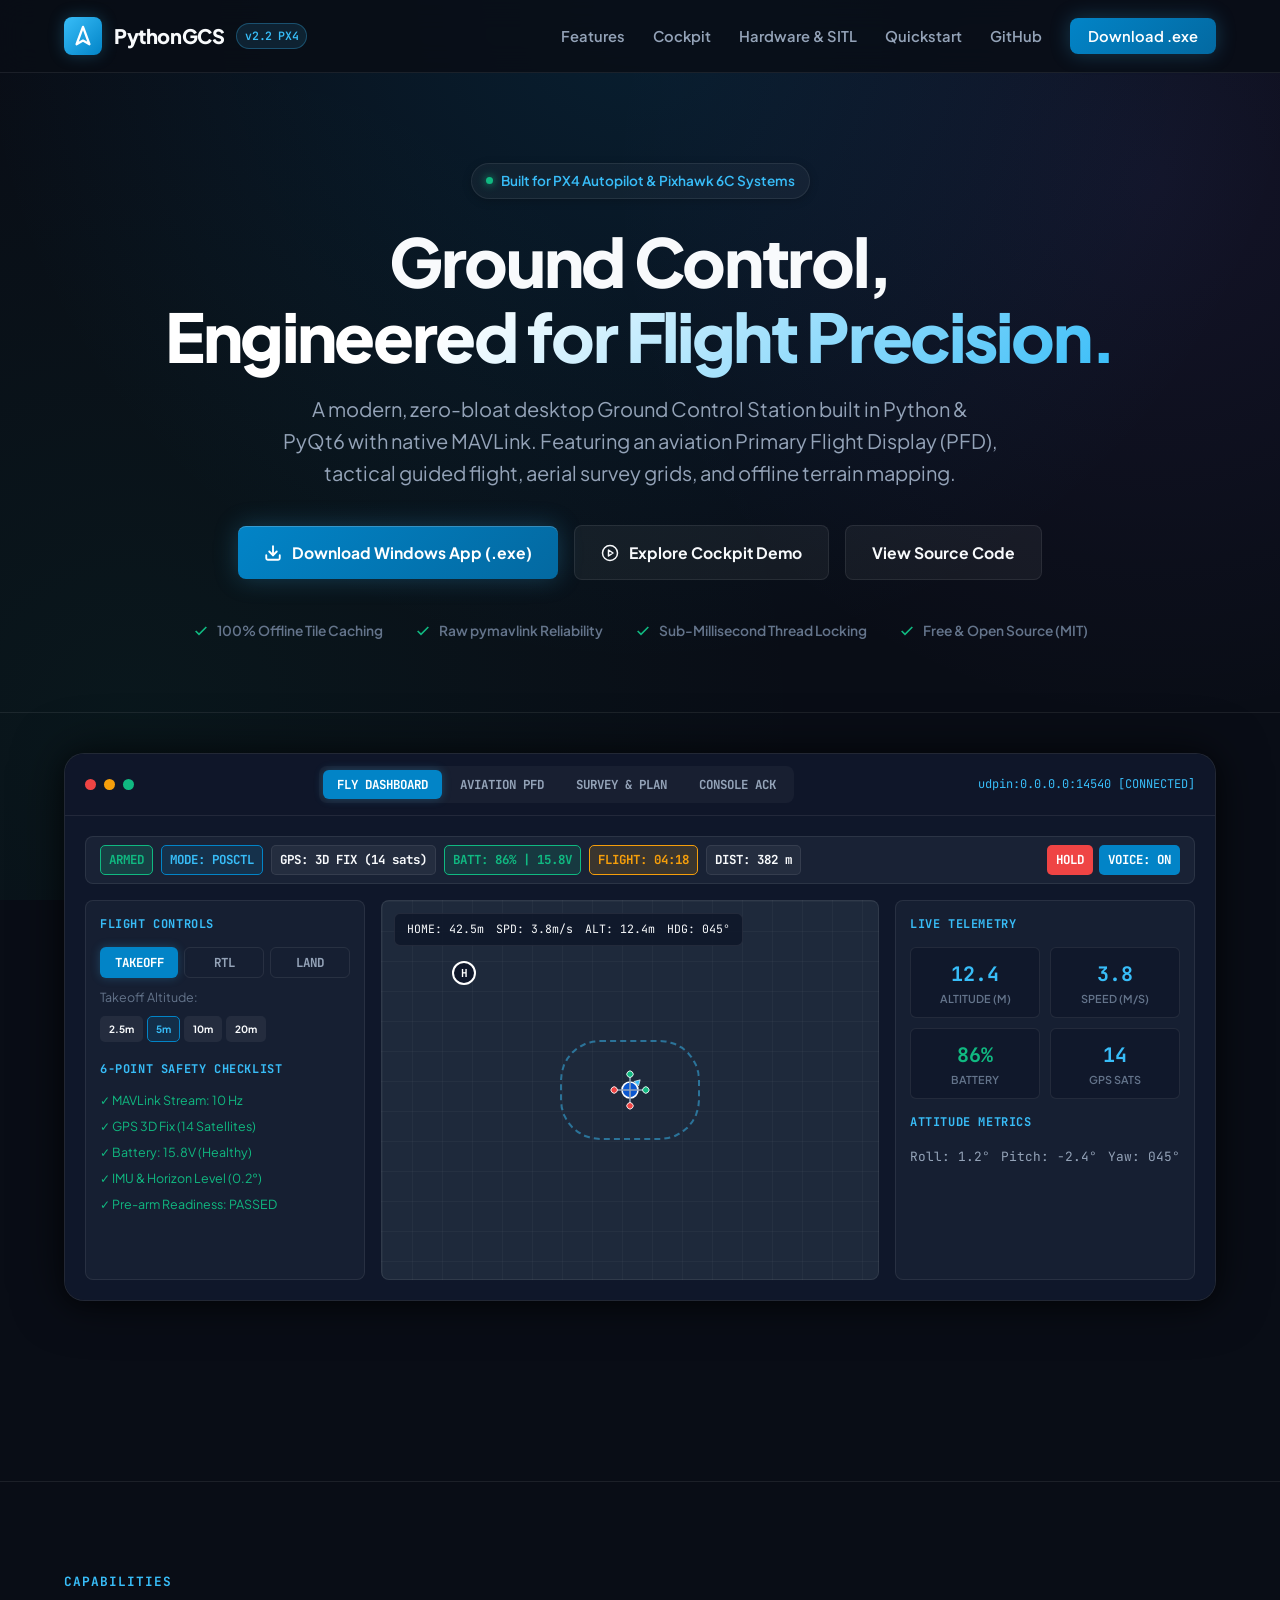
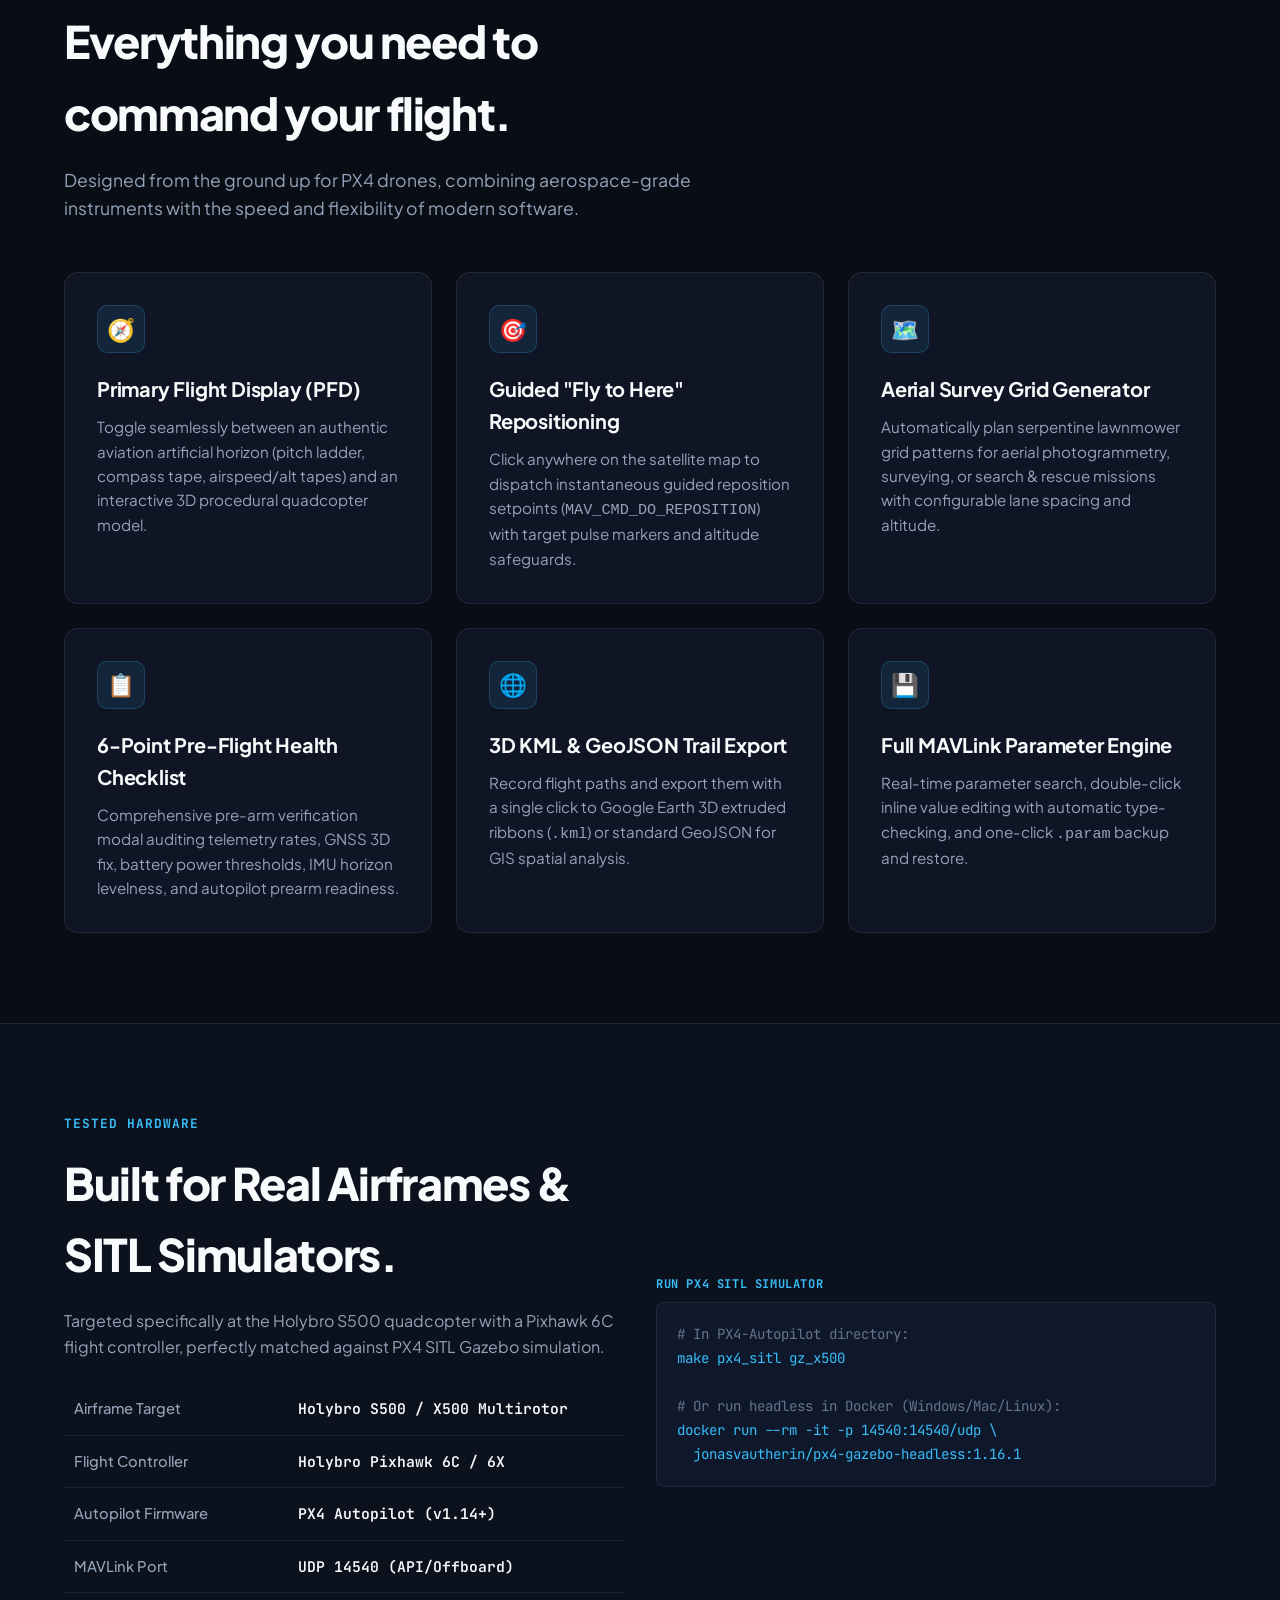
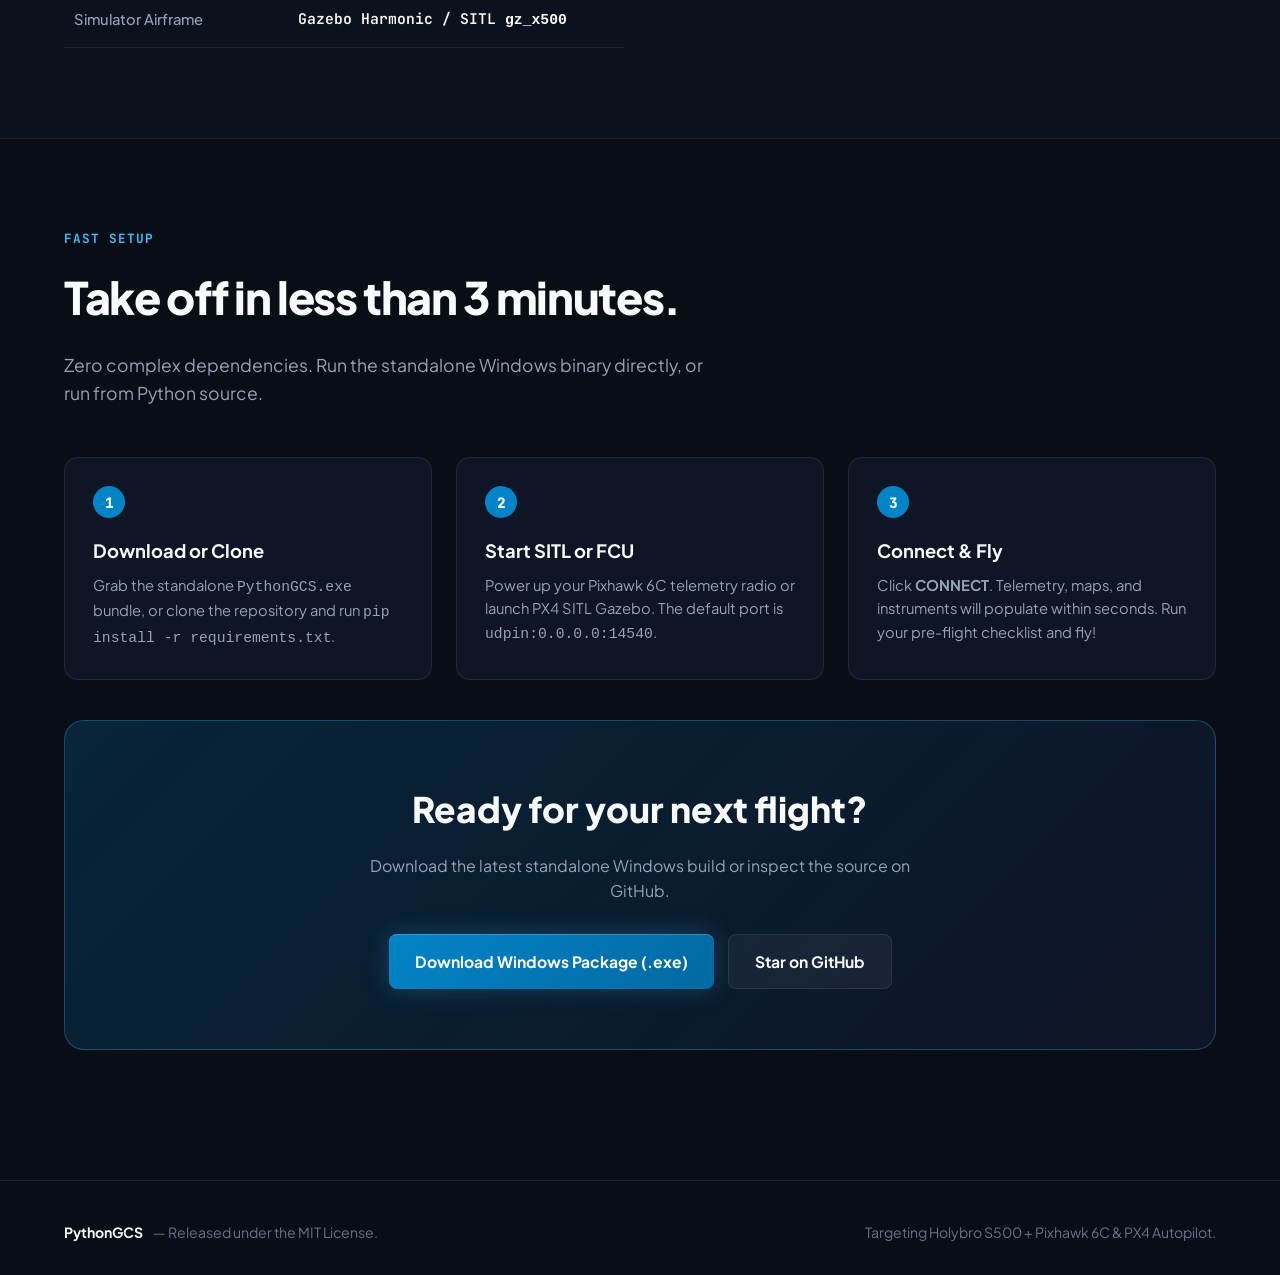
==== commit 38f10d00: "Refactor: Redesign website with interactive cockpit preview, update documentation, and harden offlin" ====
--- a/index.html
+++ b/index.html
@@ -1,1058 +1,1142 @@
 <!DOCTYPE html>
 <html lang="en">
-
 <head>
   <meta charset="UTF-8" />
   <meta name="viewport" content="width=device-width, initial-scale=1.0" />
-  <title>Python GCS — open-source ground control for your build</title>
-  <meta name="description"
-    content="A clean, open-source MAVLink ground control station for PX4 multirotors. Live telemetry, satellite maps with offline caching, 3D attitude, and mission planning — built for the Holybro S500 + Pixhawk 6C." />
+  <title>Python GCS — Professional Open-Source Ground Control Station for PX4</title>
+  <meta name="description" content="A modern, high-performance desktop Ground Control Station for PX4 Autopilot and MAVLink multirotors. Features an aviation Primary Flight Display (PFD), interactive guided flight, aerial survey grid generation, and offline maps." />
+  
+  <!-- Modern Typography -->
   <link rel="preconnect" href="https://fonts.googleapis.com" />
   <link rel="preconnect" href="https://fonts.gstatic.com" crossorigin />
-  <link
-    href="https://fonts.googleapis.com/css2?family=Space+Grotesk:wght@500;600;700&family=Inter:wght@400;500;600&family=JetBrains+Mono:wght@400;500;600&display=swap"
-    rel="stylesheet" />
+  <link href="https://fonts.googleapis.com/css2?family=Plus+Jakarta+Sans:wght@400;500;600;700;800&family=JetBrains+Mono:wght@400;500;600;700&display=swap" rel="stylesheet" />
+
   <style>
     :root {
-      --bg: #eaeef4;
-      --bg-2: #f5f8fc;
-      --surface: #ffffff;
-      --line: #d4dce7;
-      --line-soft: #e4eaf2;
-      --ink: #0d1626;
-      --muted: #5b6675;
-      --blue: #0b57d0;
-      --blue-bright: #2b7fff;
-      --cyan: #0aa4c2;
-      --green: #0f9d58;
-      --amber: #e08200;
-      --red: #d93025;
-      --shadow: 0 1px 2px rgba(13, 22, 38, .04), 0 12px 32px -12px rgba(13, 22, 38, .18);
-      --r: 14px;
-    }
-
-    * {
-      box-sizing: border-box
-    }
-
-    html {
-      scroll-behavior: smooth
-    }
-
+      --bg: #090d16;
+      --bg-card: rgba(17, 24, 39, 0.85);
+      --bg-card-hover: rgba(30, 41, 59, 0.95);
+      --border: rgba(255, 255, 255, 0.08);
+      --border-accent: rgba(56, 189, 248, 0.3);
+      --text-main: #f8fafc;
+      --text-muted: #94a3b8;
+      --text-dim: #64748b;
+      --primary: #0284c7;
+      --primary-bright: #38bdf8;
+      --primary-glow: rgba(56, 189, 248, 0.25);
+      --accent-green: #10b981;
+      --accent-green-glow: rgba(16, 185, 129, 0.2);
+      --accent-amber: #f59e0b;
+      --accent-red: #ef4444;
+      --accent-purple: #8b5cf6;
+      --font-sans: 'Plus Jakarta Sans', -apple-system, BlinkMacSystemFont, sans-serif;
+      --font-mono: 'JetBrains Mono', monospace;
+      --radius-sm: 8px;
+      --radius-md: 14px;
+      --radius-lg: 20px;
+      --shadow-subtle: 0 4px 20px rgba(0, 0, 0, 0.4);
+      --shadow-glow: 0 0 35px var(--primary-glow);
+    }
+
+    * { box-sizing: border-box; margin: 0; padding: 0; }
+    html { scroll-behavior: smooth; font-size: 16px; }
     body {
-      margin: 0;
-      background: var(--bg);
-      color: var(--ink);
-      font-family: 'Inter', system-ui, sans-serif;
+      background-color: var(--bg);
+      color: var(--text-main);
+      font-family: var(--font-sans);
       line-height: 1.6;
-      -webkit-font-smoothing: antialiased;
-    }
-
-    body::before {
-      content: "";
-      position: fixed;
-      inset: 0;
-      z-index: 0;
-      pointer-events: none;
-      background-image:
-        linear-gradient(rgba(11, 87, 208, .045) 1px, transparent 1px),
-        linear-gradient(90deg, rgba(11, 87, 208, .045) 1px, transparent 1px);
-      background-size: 46px 46px;
-      mask-image: radial-gradient(ellipse 90% 70% at 70% 0%, #000 30%, transparent 80%);
-      -webkit-mask-image: radial-gradient(ellipse 90% 70% at 70% 0%, #000 30%, transparent 80%);
-    }
-
-    .wrap {
-      max-width: 1140px;
+      overflow-x: hidden;
+      background-image: 
+        radial-gradient(circle at 50% 0%, rgba(2, 132, 199, 0.15) 0%, transparent 60%),
+        radial-gradient(circle at 90% 20%, rgba(139, 92, 246, 0.08) 0%, transparent 40%),
+        radial-gradient(circle at 10% 80%, rgba(16, 185, 129, 0.06) 0%, transparent 50%);
+      background-attachment: fixed;
+    }
+
+    /* Container */
+    .container {
+      max-width: 1200px;
       margin: 0 auto;
       padding: 0 24px;
-      position: relative;
-      z-index: 1
-    }
-
-    a {
-      color: inherit;
-      text-decoration: none
-    }
-
-    .mono {
-      font-family: 'JetBrains Mono', monospace
-    }
-
-    header {
+    }
+
+    /* Top Navigation */
+    nav {
       position: sticky;
       top: 0;
-      z-index: 50;
-      backdrop-filter: saturate(1.2) blur(10px);
-      background: rgba(234, 238, 244, .78);
-      border-bottom: 1px solid var(--line-soft);
-    }
-
-    .bar {
+      z-index: 1000;
+      background: rgba(9, 13, 22, 0.85);
+      backdrop-filter: blur(14px);
+      border-bottom: 1px solid var(--border);
+    }
+    .nav-inner {
       display: flex;
       align-items: center;
       justify-content: space-between;
-      height: 62px
-    }
-
+      height: 72px;
+    }
     .brand {
       display: flex;
       align-items: center;
-      gap: 11px;
-      font-family: 'Space Grotesk';
+      gap: 12px;
+      text-decoration: none;
+      color: var(--text-main);
+      font-weight: 800;
+      font-size: 1.25rem;
+      letter-spacing: -0.02em;
+    }
+    .brand-icon {
+      width: 38px;
+      height: 38px;
+      background: linear-gradient(135deg, var(--primary-bright), var(--primary));
+      border-radius: var(--radius-sm);
+      display: flex;
+      align-items: center;
+      justify-content: center;
+      box-shadow: 0 0 16px var(--primary-glow);
+    }
+    .brand-badge {
+      font-size: 0.72rem;
+      font-family: var(--font-mono);
+      background: rgba(56, 189, 248, 0.12);
+      color: var(--primary-bright);
+      padding: 3px 8px;
+      border-radius: 999px;
+      border: 1px solid var(--border-accent);
+      font-weight: 600;
+    }
+    .nav-links {
+      display: flex;
+      align-items: center;
+      gap: 28px;
+      list-style: none;
+    }
+    .nav-links a {
+      color: var(--text-muted);
+      text-decoration: none;
+      font-size: 0.92rem;
+      font-weight: 600;
+      transition: color 0.15s ease;
+    }
+    .nav-links a:hover {
+      color: var(--text-main);
+    }
+    .nav-cta {
+      background: linear-gradient(135deg, var(--primary), #0369a1);
+      color: #ffffff !important;
+      padding: 9px 18px;
+      border-radius: var(--radius-sm);
+      box-shadow: 0 0 20px var(--primary-glow);
+      transition: all 0.2s ease !important;
+    }
+    .nav-cta:hover {
+      transform: translateY(-1px);
+      box-shadow: 0 0 28px rgba(56, 189, 248, 0.4);
+    }
+
+    /* Hero Section */
+    .hero {
+      padding: 90px 0 70px;
+      text-align: center;
+      position: relative;
+    }
+    .hero-pill {
+      display: inline-flex;
+      align-items: center;
+      gap: 8px;
+      padding: 6px 14px;
+      background: rgba(255, 255, 255, 0.04);
+      border: 1px solid var(--border);
+      border-radius: 999px;
+      font-size: 0.85rem;
+      font-weight: 600;
+      color: var(--primary-bright);
+      margin-bottom: 24px;
+      box-shadow: 0 2px 10px rgba(0, 0, 0, 0.2);
+    }
+    .hero-pill span.dot {
+      width: 7px;
+      height: 7px;
+      background: var(--accent-green);
+      border-radius: 50%;
+      box-shadow: 0 0 8px var(--accent-green);
+      animation: pulse 2s infinite;
+    }
+    @keyframes pulse {
+      0% { opacity: 1; transform: scale(1); }
+      50% { opacity: 0.5; transform: scale(1.3); }
+      100% { opacity: 1; transform: scale(1); }
+    }
+    .hero h1 {
+      font-size: clamp(2.5rem, 5.5vw, 4.2rem);
+      font-weight: 800;
+      line-height: 1.12;
+      letter-spacing: -0.035em;
+      margin-bottom: 20px;
+      max-width: 950px;
+      margin-left: auto;
+      margin-right: auto;
+    }
+    .hero h1 .highlight {
+      background: linear-gradient(135deg, #ffffff 30%, var(--primary-bright) 100%);
+      -webkit-background-clip: text;
+      -webkit-text-fill-color: transparent;
+    }
+    .hero p {
+      font-size: clamp(1.05rem, 2vw, 1.25rem);
+      color: var(--text-muted);
+      max-width: 720px;
+      margin: 0 auto 36px;
+      font-weight: 400;
+    }
+    .hero-actions {
+      display: flex;
+      align-items: center;
+      justify-content: center;
+      gap: 16px;
+      flex-wrap: wrap;
+      margin-bottom: 40px;
+    }
+    .btn {
+      display: inline-flex;
+      align-items: center;
+      gap: 10px;
+      font-size: 0.98rem;
       font-weight: 700;
-      letter-spacing: -.01em;
-      font-size: 1.02rem
-    }
-
-    .glyph {
-      width: 26px;
-      height: 26px;
-      flex: none
-    }
-
-    nav.links {
-      display: flex;
-      gap: 28px;
-      font-size: .9rem;
-      color: var(--muted);
-      font-weight: 500
-    }
-
-    nav.links a:hover {
-      color: var(--ink)
-    }
-
-    .ghbtn {
-      display: inline-flex;
+      padding: 14px 26px;
+      border-radius: var(--radius-sm);
+      text-decoration: none;
+      transition: all 0.2s cubic-bezier(0.16, 1, 0.3, 1);
+      cursor: pointer;
+    }
+    .btn-primary {
+      background: linear-gradient(135deg, #0284c7, #0369a1);
+      color: #ffffff;
+      box-shadow: 0 0 25px var(--primary-glow), inset 0 1px 0 rgba(255, 255, 255, 0.2);
+    }
+    .btn-primary:hover {
+      transform: translateY(-2px);
+      box-shadow: 0 0 35px rgba(56, 189, 248, 0.45);
+    }
+    .btn-secondary {
+      background: rgba(255, 255, 255, 0.05);
+      color: var(--text-main);
+      border: 1px solid var(--border);
+    }
+    .btn-secondary:hover {
+      background: rgba(255, 255, 255, 0.09);
+      border-color: rgba(255, 255, 255, 0.2);
+      transform: translateY(-2px);
+    }
+
+    /* Trust Pill Bar */
+    .trust-bar {
+      display: flex;
+      align-items: center;
+      justify-content: center;
+      gap: 32px;
+      flex-wrap: wrap;
+      font-size: 0.86rem;
+      color: var(--text-dim);
+      font-weight: 600;
+    }
+    .trust-item {
+      display: flex;
       align-items: center;
       gap: 8px;
-      font-size: .84rem;
+    }
+    .trust-item svg {
+      color: var(--accent-green);
+    }
+
+    /* Interactive Cockpit Preview Frame */
+    .cockpit-preview {
+      margin: 30px auto 90px;
+      background: var(--bg-card);
+      border: 1px solid var(--border);
+      border-radius: var(--radius-lg);
+      box-shadow: var(--shadow-subtle), 0 0 50px rgba(0, 0, 0, 0.6);
+      overflow: hidden;
+      backdrop-filter: blur(20px);
+      position: relative;
+    }
+    .preview-header {
+      background: rgba(15, 23, 42, 0.95);
+      border-bottom: 1px solid var(--border);
+      padding: 12px 20px;
+      display: flex;
+      align-items: center;
+      justify-content: space-between;
+    }
+    .window-dots {
+      display: flex;
+      gap: 8px;
+    }
+    .dot-circle {
+      width: 11px;
+      height: 11px;
+      border-radius: 50%;
+    }
+    .dot-red { background: #ef4444; }
+    .dot-yellow { background: #f59e0b; }
+    .dot-green { background: #10b981; }
+
+    /* Interactive Tab Buttons in Preview */
+    .cockpit-tabs {
+      display: flex;
+      background: rgba(255, 255, 255, 0.04);
+      padding: 4px;
+      border-radius: 8px;
+      gap: 4px;
+    }
+    .tab-btn {
+      background: transparent;
+      border: none;
+      color: var(--text-muted);
+      font-family: var(--font-mono);
+      font-size: 0.78rem;
+      font-weight: 700;
+      padding: 6px 14px;
+      border-radius: 6px;
+      cursor: pointer;
+      transition: all 0.15s ease;
+    }
+    .tab-btn.active {
+      background: var(--primary);
+      color: #ffffff;
+      box-shadow: 0 0 10px var(--primary-glow);
+    }
+
+    /* Cockpit Body */
+    .cockpit-body {
+      padding: 20px;
+      background: #0f172a;
+      min-height: 480px;
+    }
+
+    /* Top Ribbon Mockup */
+    .mock-ribbon {
+      background: rgba(30, 41, 59, 0.7);
+      border: 1px solid var(--border);
+      border-radius: 8px;
+      padding: 8px 14px;
+      display: flex;
+      align-items: center;
+      justify-content: space-between;
+      margin-bottom: 16px;
+      font-family: var(--font-mono);
+      font-size: 0.78rem;
+    }
+    .mock-pills {
+      display: flex;
+      gap: 8px;
+      flex-wrap: wrap;
+    }
+    .mock-pill {
+      padding: 4px 8px;
+      border-radius: 5px;
+      font-weight: 700;
+      border: 1px solid transparent;
+    }
+    .pill-armed { background: rgba(16, 185, 129, 0.2); color: var(--accent-green); border-color: var(--accent-green); }
+    .pill-mode { background: rgba(2, 132, 199, 0.15); color: var(--primary-bright); border-color: var(--primary); }
+    .pill-gps { background: rgba(255, 255, 255, 0.05); color: var(--text-main); border-color: var(--border); }
+    .pill-batt { background: rgba(16, 185, 129, 0.15); color: var(--accent-green); border-color: var(--accent-green); }
+    .pill-timer { background: rgba(245, 158, 11, 0.15); color: var(--accent-amber); border-color: var(--accent-amber); }
+
+    /* Mock Grid Content */
+    .cockpit-grid {
+      display: grid;
+      grid-template-columns: 280px 1fr 300px;
+      gap: 16px;
+    }
+    @media (max-width: 960px) {
+      .cockpit-grid { grid-template-columns: 1fr; }
+    }
+
+    /* Mock Cards */
+    .mock-card {
+      background: rgba(30, 41, 59, 0.5);
+      border: 1px solid var(--border);
+      border-radius: var(--radius-sm);
+      padding: 14px;
+    }
+    .mock-card-title {
+      font-family: var(--font-mono);
+      font-size: 0.75rem;
+      font-weight: 700;
+      color: var(--primary-bright);
+      margin-bottom: 12px;
+      text-transform: uppercase;
+      letter-spacing: 0.05em;
+    }
+
+    /* Mock Gauges 2x2 */
+    .gauge-grid {
+      display: grid;
+      grid-template-columns: 1fr 1fr;
+      gap: 10px;
+      margin-bottom: 14px;
+    }
+    .gauge-box {
+      background: rgba(15, 23, 42, 0.8);
+      border: 1px solid var(--border);
+      border-radius: 6px;
+      padding: 10px;
+      text-align: center;
+    }
+    .gauge-val {
+      font-family: var(--font-mono);
+      font-size: 1.25rem;
+      font-weight: 700;
+      color: var(--primary-bright);
+    }
+    .gauge-lbl {
+      font-size: 0.68rem;
+      color: var(--text-dim);
       font-weight: 600;
-      padding: 8px 14px;
-      border: 1px solid var(--line);
-      border-radius: 9px;
-      background: var(--surface);
-      transition: .18s;
-    }
-
-    .ghbtn:hover {
-      border-color: var(--blue);
-      color: var(--blue);
-      transform: translateY(-1px)
-    }
-
-    @media(max-width:760px) {
-      nav.links {
-        display: none
-      }
-    }
-
-    .hero {
-      padding: 64px 0 28px;
-      display: grid;
-      grid-template-columns: 1.05fr .95fr;
-      gap: 54px;
-      align-items: center
-    }
-
-    .eyebrow {
-      font-family: 'JetBrains Mono', monospace;
-      font-size: .74rem;
-      font-weight: 500;
-      letter-spacing: .16em;
-      color: var(--blue);
       text-transform: uppercase;
-      display: inline-flex;
-      align-items: center;
-      gap: 9px;
-      margin-bottom: 20px;
-    }
-
-    .eyebrow::before {
-      content: "";
-      width: 22px;
-      height: 1px;
-      background: var(--blue)
-    }
-
-    h1 {
-      font-family: 'Space Grotesk';
-      font-weight: 700;
-      letter-spacing: -.025em;
-      font-size: clamp(2.3rem, 4.6vw, 3.5rem);
-      line-height: 1.04;
-      margin: 0 0 20px;
-    }
-
-    h1 .b {
-      color: var(--blue)
-    }
-
-    .lede {
-      font-size: 1.08rem;
-      color: var(--muted);
-      max-width: 30em;
-      margin: 0 0 30px
-    }
-
-    .cta {
-      display: flex;
-      flex-wrap: wrap;
-      gap: 13px;
-      align-items: center
-    }
-
-    .btn {
-      font-family: 'Inter';
-      font-weight: 600;
-      font-size: .95rem;
-      cursor: pointer;
-      padding: 14px 22px;
-      border-radius: 11px;
-      border: 1px solid transparent;
-      transition: .18s;
-      display: inline-flex;
-      align-items: center;
-      gap: 10px;
-    }
-
-    .btn-primary {
-      background: var(--blue);
-      color: #fff;
-      box-shadow: 0 8px 22px -8px rgba(11, 87, 208, .6)
-    }
-
-    .btn-primary:hover {
-      background: #0a4cb8;
-      transform: translateY(-2px)
-    }
-
-    .btn-ghost {
-      background: var(--surface);
-      border-color: var(--line);
-      color: var(--ink)
-    }
-
-    .btn-ghost:hover {
-      border-color: var(--muted);
-      transform: translateY(-2px)
-    }
-
-    .badge {
-      font-family: 'JetBrains Mono', monospace;
-      font-size: .62rem;
-      font-weight: 600;
-      letter-spacing: .08em;
-      background: rgba(255, 255, 255, .22);
-      padding: 3px 7px;
-      border-radius: 5px;
-    }
-
-    .meta-line {
-      margin-top: 18px;
-      font-family: 'JetBrains Mono', monospace;
-      font-size: .76rem;
-      color: var(--muted)
-    }
-
-    .meta-line b {
-      color: var(--green);
-      font-weight: 600
-    }
-
-    .panel {
-      background: linear-gradient(180deg, #fff, #fbfdff);
-      border: 1px solid var(--line);
-      border-radius: var(--r);
-      box-shadow: var(--shadow);
-      padding: 18px;
+    }
+
+    /* Mock Map Graphic */
+    .mock-map {
+      background: #1e293b;
+      background-image: 
+        linear-gradient(rgba(255, 255, 255, 0.03) 1px, transparent 1px),
+        linear-gradient(90deg, rgba(255, 255, 255, 0.03) 1px, transparent 1px);
+      background-size: 30px 30px;
+      border-radius: 8px;
+      border: 1px solid var(--border);
+      height: 380px;
       position: relative;
       overflow: hidden;
-    }
-
-    .panel-h {
-      display: flex;
-      align-items: center;
-      justify-content: space-between;
-      margin-bottom: 16px
-    }
-
-    .panel-h .t {
-      font-family: 'JetBrains Mono', monospace;
-      font-size: .68rem;
-      letter-spacing: .18em;
-      color: var(--blue);
-      font-weight: 600
-    }
-
-    .live {
-      display: inline-flex;
-      align-items: center;
-      gap: 7px;
-      font-family: 'JetBrains Mono', monospace;
-      font-size: .64rem;
-      color: var(--muted);
-      letter-spacing: .1em
-    }
-
-    .dot {
-      width: 7px;
-      height: 7px;
+      display: flex;
+      align-items: center;
+      justify-content: center;
+    }
+    .mock-drone {
+      position: absolute;
+      width: 44px;
+      height: 44px;
+      display: flex;
+      align-items: center;
+      justify-content: center;
+      transform: rotate(45deg);
+      animation: hoverDrone 3s ease-in-out infinite alternate;
+    }
+    @keyframes hoverDrone {
+      0% { transform: translate(-5px, -5px) rotate(40deg); }
+      100% { transform: translate(5px, 5px) rotate(50deg); }
+    }
+    .mock-trail {
+      position: absolute;
+      width: 140px;
+      height: 100px;
+      border: 2px dashed rgba(56, 189, 248, 0.5);
+      border-radius: 40px;
+      pointer-events: none;
+    }
+    .mock-home {
+      position: absolute;
+      top: 60px;
+      left: 70px;
+      width: 24px;
+      height: 24px;
+      background: #0f172a;
+      border: 2px solid #ffffff;
       border-radius: 50%;
-      background: var(--green);
-      box-shadow: 0 0 0 0 rgba(15, 157, 88, .5);
-      animation: pulse 2.2s infinite
-    }
-
-    @keyframes pulse {
-      0% {
-        box-shadow: 0 0 0 0 rgba(15, 157, 88, .45)
-      }
-
-      70% {
-        box-shadow: 0 0 0 7px rgba(15, 157, 88, 0)
-      }
-
-      100% {
-        box-shadow: 0 0 0 0 rgba(15, 157, 88, 0)
-      }
-    }
-
-    .gauges {
-      display: grid;
-      grid-template-columns: 1fr 1fr 1.15fr;
+      color: #ffffff;
+      font-family: var(--font-mono);
+      font-size: 11px;
+      font-weight: 700;
+      display: flex;
+      align-items: center;
+      justify-content: center;
+    }
+    .mock-hud-badge {
+      position: absolute;
+      top: 12px;
+      left: 12px;
+      background: rgba(15, 23, 42, 0.88);
+      border: 1px solid var(--border);
+      padding: 6px 12px;
+      border-radius: 6px;
+      font-family: var(--font-mono);
+      font-size: 0.72rem;
+      display: flex;
       gap: 12px;
-      align-items: stretch
-    }
-
-    .gcard {
-      background: var(--bg-2);
-      border: 1px solid var(--line-soft);
-      border-radius: 11px;
-      padding: 12px 10px;
-      display: flex;
-      flex-direction: column;
-      align-items: center;
-      justify-content: center
-    }
-
-    .gcard svg {
-      display: block
-    }
-
-    .gval {
-      font-family: 'JetBrains Mono', monospace;
-      font-weight: 600;
-      font-size: 1.32rem;
-      line-height: 1;
-      margin-top: -46px;
-      margin-bottom: 30px
-    }
-
-    .gunit {
-      font-family: 'JetBrains Mono', monospace;
-      font-size: .6rem;
-      color: var(--muted);
-      margin-top: -26px
-    }
-
-    .glabel {
-      font-family: 'JetBrains Mono', monospace;
-      font-size: .6rem;
-      letter-spacing: .12em;
-      color: var(--muted);
-      margin-top: 8px
-    }
-
-    .att {
-      position: relative
-    }
-
-    .horizon-wrap {
-      width: 118px;
-      height: 118px;
-      border-radius: 50%;
+    }
+
+    /* PFD Canvas View (Tab 2) */
+    .pfd-container {
+      display: none;
+      height: 380px;
+      background: #000000;
+      border-radius: 8px;
+      border: 1px solid var(--border);
+      position: relative;
       overflow: hidden;
-      border: 3px solid #cdd7e4;
-      position: relative;
-      margin: 2px auto 0
-    }
-
-    .sky-ground {
-      position: absolute;
-      left: -30%;
-      top: -30%;
-      width: 160%;
-      height: 160%;
-      transition: transform .1s linear
-    }
-
-    .sky {
-      position: absolute;
-      inset: 0 0 50% 0;
-      background: linear-gradient(#bfe0ff, #9cc9f5)
-    }
-
-    .ground {
-      position: absolute;
-      inset: 50% 0 0 0;
-      background: linear-gradient(#b08a63, #8f6f4d)
-    }
-
-    .hline {
-      position: absolute;
-      left: 0;
-      right: 0;
-      top: 50%;
-      height: 2px;
-      background: #fff;
-      transform: translateY(-1px)
-    }
-
-    .acsym {
+    }
+    .pfd-horizon {
       position: absolute;
       inset: 0;
       display: flex;
-      align-items: center;
+      flex-direction: column;
+    }
+    .pfd-sky { flex: 1; background: #0284c7; }
+    .pfd-ground { flex: 1; background: #78350f; border-top: 2px solid #ffffff; }
+    .pfd-reticle {
+      position: absolute;
+      top: 50%;
+      left: 50%;
+      transform: translate(-50%, -50%);
+      width: 120px;
+      height: 12px;
+      border-top: 3px solid #fbbf24;
+      display: flex;
       justify-content: center;
-      pointer-events: none
-    }
-
-    .acsym svg {
-      filter: drop-shadow(0 1px 1px rgba(0, 0, 0, .25))
-    }
-
-    .readout {
-      margin-top: 14px;
+    }
+    .pfd-reticle::after {
+      content: '';
+      width: 8px;
+      height: 8px;
+      background: #fbbf24;
+      border-radius: 50%;
+      position: absolute;
+      top: -5px;
+    }
+
+    /* Section Styles */
+    section {
+      padding: 90px 0;
+      border-top: 1px solid var(--border);
+    }
+    .section-tag {
+      font-family: var(--font-mono);
+      font-size: 0.8rem;
+      font-weight: 700;
+      color: var(--primary-bright);
+      text-transform: uppercase;
+      letter-spacing: 0.08em;
+      margin-bottom: 12px;
+      display: block;
+    }
+    .section-title {
+      font-size: clamp(2rem, 3.5vw, 2.8rem);
+      font-weight: 800;
+      letter-spacing: -0.03em;
+      margin-bottom: 18px;
+      max-width: 650px;
+    }
+    .section-desc {
+      font-size: 1.1rem;
+      color: var(--text-muted);
+      max-width: 650px;
+      margin-bottom: 50px;
+    }
+
+    /* 6 Pillars Feature Grid */
+    .features-grid {
+      display: grid;
+      grid-template-columns: repeat(auto-fit, minmax(340px, 1fr));
+      gap: 24px;
+    }
+    .feature-card {
+      background: var(--bg-card);
+      border: 1px solid var(--border);
+      border-radius: var(--radius-md);
+      padding: 32px;
+      transition: all 0.25s ease;
+      position: relative;
+      overflow: hidden;
+    }
+    .feature-card:hover {
+      background: var(--bg-card-hover);
+      border-color: var(--border-accent);
+      transform: translateY(-3px);
+      box-shadow: 0 12px 30px rgba(0, 0, 0, 0.4);
+    }
+    .feature-icon-wrap {
+      width: 48px;
+      height: 48px;
+      border-radius: 10px;
+      background: rgba(56, 189, 248, 0.1);
+      border: 1px solid rgba(56, 189, 248, 0.2);
+      display: flex;
+      align-items: center;
+      justify-content: center;
+      font-size: 1.4rem;
+      margin-bottom: 20px;
+      color: var(--primary-bright);
+    }
+    .feature-card h3 {
+      font-size: 1.25rem;
+      font-weight: 700;
+      margin-bottom: 10px;
+      letter-spacing: -0.01em;
+    }
+    .feature-card p {
+      font-size: 0.95rem;
+      color: var(--text-muted);
+      line-height: 1.6;
+    }
+
+    /* Hardware Specs & SITL Section */
+    .specs-grid {
       display: grid;
       grid-template-columns: 1fr 1fr;
-      gap: 6px 18px;
-      font-family: 'JetBrains Mono', monospace;
-      font-size: .7rem
-    }
-
-    .readout .k {
-      color: var(--muted)
-    }
-
-    .readout .v {
-      text-align: right;
-      color: var(--ink);
-      font-weight: 500
-    }
-
-    .scan {
-      position: absolute;
-      left: 0;
-      right: 0;
-      height: 38%;
-      top: -40%;
-      background: linear-gradient(180deg, transparent, rgba(43, 127, 255, .07), transparent);
-      animation: scan 6s linear infinite;
-      pointer-events: none
-    }
-
-    @keyframes scan {
-      to {
-        top: 120%
-      }
-    }
-
-    .ticker {
-      border-top: 1px solid var(--line-soft);
-      border-bottom: 1px solid var(--line-soft);
-      background: rgba(255, 255, 255, .5);
-      margin-top: 30px
-    }
-
-    .ticker .wrap {
-      display: flex;
-      flex-wrap: wrap;
-      gap: 10px 34px;
-      padding: 15px 24px;
-      font-family: 'JetBrains Mono', monospace;
-      font-size: .76rem;
-      color: var(--muted);
-      justify-content: center
-    }
-
-    .ticker b {
-      color: var(--ink);
-      font-weight: 600
-    }
-
-    section {
-      padding: 72px 0;
-      position: relative
-    }
-
-    .sec-head {
-      max-width: 34em;
-      margin-bottom: 40px
-    }
-
-    .sec-eyebrow {
-      font-family: 'JetBrains Mono', monospace;
-      font-size: .72rem;
-      letter-spacing: .16em;
-      color: var(--blue);
-      text-transform: uppercase;
-      font-weight: 500
-    }
-
-    h2 {
-      font-family: 'Space Grotesk';
-      font-weight: 700;
-      letter-spacing: -.02em;
-      font-size: clamp(1.7rem, 3vw, 2.3rem);
-      margin: .5rem 0 .4rem
-    }
-
-    .sec-head p {
-      color: var(--muted);
-      margin: 0;
-      font-size: 1.02rem
-    }
-
-    .grid {
+      gap: 32px;
+      align-items: center;
+    }
+    @media (max-width: 850px) {
+      .specs-grid { grid-template-columns: 1fr; }
+    }
+    .spec-table {
+      width: 100%;
+      border-collapse: collapse;
+      font-size: 0.92rem;
+    }
+    .spec-table tr {
+      border-bottom: 1px solid var(--border);
+    }
+    .spec-table td {
+      padding: 14px 10px;
+    }
+    .spec-table td.label {
+      color: var(--text-muted);
+      font-weight: 500;
+      width: 40%;
+    }
+    .spec-table td.val {
+      font-family: var(--font-mono);
+      font-weight: 600;
+      color: var(--text-main);
+    }
+    .code-block {
+      background: #0f172a;
+      border: 1px solid var(--border);
+      border-radius: var(--radius-sm);
+      padding: 20px;
+      font-family: var(--font-mono);
+      font-size: 0.88rem;
+      color: #38bdf8;
+      overflow-x: auto;
+      line-height: 1.7;
+    }
+    .code-block span.comment { color: var(--text-dim); }
+
+    /* Steps Quickstart */
+    .steps-grid {
       display: grid;
-      grid-template-columns: repeat(3, 1fr);
-      gap: 16px
-    }
-
-    .feat {
-      background: var(--surface);
-      border: 1px solid var(--line);
-      border-radius: var(--r);
-      padding: 24px;
-      transition: .2s;
+      grid-template-columns: repeat(auto-fit, minmax(280px, 1fr));
+      gap: 24px;
+    }
+    .step-box {
+      background: var(--bg-card);
+      border: 1px solid var(--border);
+      border-radius: var(--radius-md);
+      padding: 28px;
+      position: relative;
+    }
+    .step-num {
+      width: 32px;
+      height: 32px;
+      background: var(--primary);
+      color: #ffffff;
+      font-family: var(--font-mono);
+      font-size: 0.9rem;
+      font-weight: 800;
+      border-radius: 50%;
+      display: flex;
+      align-items: center;
+      justify-content: center;
+      margin-bottom: 18px;
+    }
+
+    /* CTA Bottom Banner */
+    .cta-banner {
+      background: linear-gradient(135deg, rgba(2, 132, 199, 0.2), rgba(15, 23, 42, 0.8));
+      border: 1px solid var(--border-accent);
+      border-radius: var(--radius-lg);
+      padding: 60px 40px;
+      text-align: center;
+      margin: 40px 0;
       position: relative;
       overflow: hidden;
     }
 
-    .feat:hover {
-      transform: translateY(-3px);
-      border-color: #bcc8d8;
-      box-shadow: var(--shadow)
-    }
-
-    .feat .ic {
-      width: 38px;
-      height: 38px;
-      border-radius: 10px;
-      background: rgba(11, 87, 208, .08);
-      display: flex;
-      align-items: center;
-      justify-content: center;
-      margin-bottom: 16px;
-      color: var(--blue)
-    }
-
-    .feat h3 {
-      font-family: 'Space Grotesk';
-      font-weight: 600;
-      font-size: 1.08rem;
-      margin: 0 0 7px;
-      letter-spacing: -.01em
-    }
-
-    .feat p {
-      margin: 0;
-      color: var(--muted);
-      font-size: .93rem
-    }
-
-    .feat .no {
-      position: absolute;
-      top: 16px;
-      right: 18px;
-      font-family: 'JetBrains Mono', monospace;
-      font-size: .68rem;
-      color: #c2ccd9
-    }
-
-    @media(max-width:860px) {
-      .grid {
-        grid-template-columns: 1fr 1fr
-      }
-    }
-
-    @media(max-width:560px) {
-      .grid {
-        grid-template-columns: 1fr
-      }
-    }
-
-    .dl {
-      background: linear-gradient(135deg, #0b1f3a, #0b57d0);
-      color: #fff;
-      border-radius: 20px;
-      padding: 48px;
-      position: relative;
-      overflow: hidden;
-    }
-
-    .dl::after {
-      content: "";
-      position: absolute;
-      inset: 0;
-      background-image: linear-gradient(rgba(255, 255, 255, .06) 1px, transparent 1px), linear-gradient(90deg, rgba(255, 255, 255, .06) 1px, transparent 1px);
-      background-size: 34px 34px;
-      mask-image: radial-gradient(circle at 85% 20%, #000, transparent 70%);
-      -webkit-mask-image: radial-gradient(circle at 85% 20%, #000, transparent 70%)
-    }
-
-    .dl-in {
-      position: relative;
-      z-index: 1;
-      max-width: 34em
-    }
-
-    .dl h2 {
-      color: #fff
-    }
-
-    .dl p {
-      color: rgba(255, 255, 255, .82);
-      margin: .4rem 0 26px
-    }
-
-    .plats {
-      display: flex;
+    /* Footer */
+    footer {
+      border-top: 1px solid var(--border);
+      padding: 40px 0;
+      font-size: 0.88rem;
+      color: var(--text-dim);
+    }
+    .footer-inner {
+      display: flex;
+      align-items: center;
+      justify-content: space-between;
       flex-wrap: wrap;
-      gap: 11px;
-      margin-bottom: 18px
-    }
-
-    .plat {
-      display: flex;
-      align-items: center;
-      gap: 10px;
-      padding: 12px 17px;
-      border-radius: 11px;
-      background: rgba(255, 255, 255, .1);
-      border: 1px solid rgba(255, 255, 255, .18);
-      font-size: .9rem;
-      font-weight: 500;
-    }
-
-    .plat small {
-      font-family: 'JetBrains Mono', monospace;
-      font-size: .62rem;
-      opacity: .7;
-      letter-spacing: .05em
-    }
-
-    .plat.soon {
-      opacity: .7
-    }
-
-    .plat.ready {
-      background: #fff;
-      color: var(--ink);
-      cursor: pointer;
-      transition: .18s
-    }
-
-    .plat.ready:hover {
-      transform: translateY(-2px);
-      box-shadow: 0 8px 20px -8px rgba(0, 0, 0, .35)
-    }
-
-    .plat.ready small {
-      opacity: .85;
-      color: var(--blue)
-    }
-
-    .notify {
-      font-family: 'JetBrains Mono', monospace;
-      font-size: .8rem;
-      color: rgba(255, 255, 255, .85)
-    }
-
-    .notify a {
-      color: #fff;
-      text-decoration: underline;
-      text-underline-offset: 3px
-    }
-
-    footer {
-      padding: 40px 0 56px;
-      border-top: 1px solid var(--line-soft);
-      margin-top: 8px
-    }
-
-    .foot {
-      display: flex;
-      flex-wrap: wrap;
-      justify-content: space-between;
-      gap: 18px;
-      align-items: center;
-      color: var(--muted);
-      font-size: .85rem
-    }
-
-    .foot .mono {
-      font-size: .76rem
-    }
-
-    .disclaimer {
-      font-size: .74rem;
-      color: #8a94a3;
-      margin-top: 14px;
-      max-width: 46em;
-      line-height: 1.5
-    }
-
-    @media(max-width:860px) {
-      .hero {
-        grid-template-columns: 1fr;
-        gap: 36px;
-        padding-top: 44px
-      }
-
-      .dl {
-        padding: 32px 24px
-      }
-    }
-
-    @media (prefers-reduced-motion: reduce) {
-      * {
-        animation: none !important;
-        transition: none !important;
-        scroll-behavior: auto
-      }
-
-      .sky-ground {
-        transform: none !important
-      }
+      gap: 20px;
     }
   </style>
 </head>
-
 <body>
 
-  <header>
-    <div class="wrap bar">
-      <div class="brand">
-        <svg class="glyph" viewBox="0 0 32 32" fill="none">
-          <circle cx="16" cy="16" r="14.5" stroke="#0b57d0" stroke-width="1.4" />
-          <path d="M16 4 L16 28 M4 16 L28 16" stroke="#0b57d0" stroke-width="1" opacity=".4" />
-          <path d="M16 8 L22 22 L16 18.5 L10 22 Z" fill="#0b57d0" />
-        </svg>
-        Python<span style="color:var(--blue)">GCS</span>
+  <!-- Navigation -->
+  <nav>
+    <div class="container nav-inner">
+      <a href="#" class="brand">
+        <div class="brand-icon">
+          <svg width="22" height="22" viewBox="0 0 24 24" fill="none" stroke="#ffffff" stroke-width="2.5" stroke-linecap="round" stroke-linejoin="round">
+            <polygon points="12 2 19 21 12 17 5 21 12 2"></polygon>
+          </svg>
+        </div>
+        <span>PythonGCS</span>
+        <span class="brand-badge">v2.2 PX4</span>
+      </a>
+
+      <ul class="nav-links">
+        <li><a href="#features">Features</a></li>
+        <li><a href="#preview">Cockpit</a></li>
+        <li><a href="#hardware">Hardware & SITL</a></li>
+        <li><a href="#quickstart">Quickstart</a></li>
+        <li><a href="https://github.com/HarryZ0305/python-gcs" target="_blank">GitHub</a></li>
+        <li><a href="dist/PythonGCS/PythonGCS.exe" class="nav-cta" download>Download .exe</a></li>
+      </ul>
+    </div>
+  </nav>
+
+  <!-- Hero Section -->
+  <header class="hero">
+    <div class="container">
+      <div class="hero-pill">
+        <span class="dot"></span>
+        <span>Built for PX4 Autopilot & Pixhawk 6C Systems</span>
       </div>
-      <nav class="links">
-        <a href="#features">Features</a>
-        <a href="#hardware">Hardware</a>
-        <a href="#download">Download</a>
-      </nav>
-      <a class="ghbtn" href="https://github.com/HarryZ0305/python-gcs" target="_blank" rel="noopener">
-        <svg width="16" height="16" viewBox="0 0 16 16" fill="currentColor">
-          <path
-            d="M8 0C3.58 0 0 3.58 0 8c0 3.54 2.29 6.53 5.47 7.59.4.07.55-.17.55-.38v-1.34c-2.23.48-2.7-1.07-2.7-1.07-.36-.93-.89-1.18-.89-1.18-.73-.5.05-.49.05-.49.8.06 1.23.83 1.23.83.71 1.23 1.87.87 2.33.66.07-.52.28-.87.51-1.07-1.78-.2-3.64-.89-3.64-3.95 0-.87.31-1.59.83-2.15-.08-.2-.36-1.02.08-2.12 0 0 .67-.21 2.2.82a7.6 7.6 0 0 1 4 0c1.53-1.03 2.2-.82 2.2-.82.44 1.1.16 1.92.08 2.12.52.56.83 1.28.83 2.15 0 3.07-1.87 3.75-3.65 3.95.29.25.54.73.54 1.48v2.19c0 .21.15.46.55.38A8 8 0 0 0 16 8c0-4.42-3.58-8-8-8Z" />
-        </svg>
-        Star
-      </a>
+
+      <h1>
+        Ground Control, <br />
+        <span class="highlight">Engineered for Flight Precision.</span>
+      </h1>
+
+      <p>
+        A modern, zero-bloat desktop Ground Control Station built in Python & PyQt6 with native MAVLink. Featuring an aviation Primary Flight Display (PFD), tactical guided flight, aerial survey grids, and offline terrain mapping.
+      </p>
+
+      <div class="hero-actions">
+        <a href="dist/PythonGCS/PythonGCS.exe" class="btn btn-primary" download>
+          <svg width="18" height="18" viewBox="0 0 24 24" fill="none" stroke="currentColor" stroke-width="2.5" stroke-linecap="round" stroke-linejoin="round">
+            <path d="M21 15v4a2 2 0 0 1-2 2H5a2 2 0 0 1-2-2v-4"></path>
+            <polyline points="7 10 12 15 17 10"></polyline>
+            <line x1="12" y1="15" x2="12" y2="3"></line>
+          </svg>
+          Download Windows App (.exe)
+        </a>
+        <a href="#preview" class="btn btn-secondary">
+          <svg width="18" height="18" viewBox="0 0 24 24" fill="none" stroke="currentColor" stroke-width="2" stroke-linecap="round" stroke-linejoin="round">
+            <circle cx="12" cy="12" r="10"></circle>
+            <polygon points="10 8 16 12 10 16 10 8"></polygon>
+          </svg>
+          Explore Cockpit Demo
+        </a>
+        <a href="https://github.com/HarryZ0305/python-gcs" target="_blank" class="btn btn-secondary">
+          View Source Code
+        </a>
+      </div>
+
+      <div class="trust-bar">
+        <div class="trust-item">
+          <svg width="16" height="16" viewBox="0 0 24 24" fill="none" stroke="currentColor" stroke-width="2.5"><polyline points="20 6 9 17 4 12"></polyline></svg>
+          <span>100% Offline Tile Caching</span>
+        </div>
+        <div class="trust-item">
+          <svg width="16" height="16" viewBox="0 0 24 24" fill="none" stroke="currentColor" stroke-width="2.5"><polyline points="20 6 9 17 4 12"></polyline></svg>
+          <span>Raw pymavlink Reliability</span>
+        </div>
+        <div class="trust-item">
+          <svg width="16" height="16" viewBox="0 0 24 24" fill="none" stroke="currentColor" stroke-width="2.5"><polyline points="20 6 9 17 4 12"></polyline></svg>
+          <span>Sub-Millisecond Thread Locking</span>
+        </div>
+        <div class="trust-item">
+          <svg width="16" height="16" viewBox="0 0 24 24" fill="none" stroke="currentColor" stroke-width="2.5"><polyline points="20 6 9 17 4 12"></polyline></svg>
+          <span>Free & Open Source (MIT)</span>
+        </div>
+      </div>
     </div>
   </header>
 
-  <div class="wrap">
-    <section class="hero">
-      <div>
-        <span class="eyebrow">Open-source ground control</span>
-        <h1>Fly your build with <span class="b">full situational awareness.</span></h1>
-        <p class="lede">A clean MAVLink ground control station for PX4 multirotors — live telemetry, satellite maps that
-          work in the field, a 3D attitude view, and full mission planning. Built by a builder, for a real Pixhawk.</p>
-        <div class="cta">
-          <a class="btn btn-primary"
-            href="https://github.com/HarryZ0305/python-gcs/releases/latest/download/PythonGCS-windows.zip">Download for
-            Windows</a>
-          <a class="btn btn-ghost" href="https://github.com/HarryZ0305/python-gcs" target="_blank" rel="noopener">View
-            the source</a>
-        </div>
-        <div class="meta-line">v1.0 &middot; <b>available for Windows</b> &middot; PX4 / MAVLink</div>
-      </div>
-
-      <div class="panel" id="cluster">
-        <div class="scan"></div>
-        <div class="panel-h">
-          <span class="t">TELEMETRY</span>
-          <span class="live"><span class="dot"></span>LINK ACTIVE</span>
-        </div>
-        <div class="gauges">
-          <div class="gcard">
-            <svg width="96" height="78" viewBox="0 0 96 78">
-              <path d="M14 70 A38 38 0 1 1 82 70" fill="none" stroke="#dde5ef" stroke-width="9"
-                stroke-linecap="round" />
-              <path id="arc-alt" d="M14 70 A38 38 0 1 1 82 70" fill="none" stroke="url(#g1)" stroke-width="9"
-                stroke-linecap="round" />
-              <defs>
-                <linearGradient id="g1" x1="0" y1="0" x2="1" y2="0">
-                  <stop offset="0" stop-color="#2b7fff" />
-                  <stop offset="1" stop-color="#0b57d0" />
-                </linearGradient>
-              </defs>
-            </svg>
-            <div class="gval mono" data-to="48" data-suffix="">0</div>
-            <div class="gunit">METERS</div>
-            <div class="glabel">ALTITUDE</div>
+  <!-- Interactive Cockpit Preview -->
+  <section id="preview" style="padding-top: 10px;">
+    <div class="container">
+      <div class="cockpit-preview">
+        <!-- Preview Window Titlebar -->
+        <div class="preview-header">
+          <div class="window-dots">
+            <span class="dot-circle dot-red"></span>
+            <span class="dot-circle dot-yellow"></span>
+            <span class="dot-circle dot-green"></span>
           </div>
-          <div class="gcard">
-            <svg width="96" height="78" viewBox="0 0 96 78">
-              <path d="M14 70 A38 38 0 1 1 82 70" fill="none" stroke="#dde5ef" stroke-width="9"
-                stroke-linecap="round" />
-              <path id="arc-spd" d="M14 70 A38 38 0 1 1 82 70" fill="none" stroke="url(#g2)" stroke-width="9"
-                stroke-linecap="round" />
-              <defs>
-                <linearGradient id="g2" x1="0" y1="0" x2="1" y2="0">
-                  <stop offset="0" stop-color="#0aa4c2" />
-                  <stop offset="1" stop-color="#0b57d0" />
-                </linearGradient>
-              </defs>
-            </svg>
-            <div class="gval mono" data-to="9.4" data-dec="1">0</div>
-            <div class="gunit">M / S</div>
-            <div class="glabel">GROUND SPD</div>
+
+          <!-- Interactive Mode Switcher -->
+          <div class="cockpit-tabs">
+            <button class="tab-btn active" onclick="switchPreview('fly')">FLY DASHBOARD</button>
+            <button class="tab-btn" onclick="switchPreview('pfd')">AVIATION PFD</button>
+            <button class="tab-btn" onclick="switchPreview('plan')">SURVEY & PLAN</button>
+            <button class="tab-btn" onclick="switchPreview('console')">CONSOLE ACK</button>
           </div>
-          <div class="gcard att">
-            <div class="horizon-wrap">
-              <div class="sky-ground" id="horizon">
-                <div class="sky"></div>
-                <div class="ground"></div>
-                <div class="hline"></div>
+
+          <div style="font-family: var(--font-mono); font-size: 0.75rem; color: var(--primary-bright);">
+            udpin:0.0.0.0:14540 [CONNECTED]
+          </div>
+        </div>
+
+        <!-- Cockpit Body -->
+        <div class="cockpit-body">
+          <!-- Top Flight Telemetry Ribbon -->
+          <div class="mock-ribbon">
+            <div class="mock-pills">
+              <span class="mock-pill pill-armed">ARMED</span>
+              <span class="mock-pill pill-mode">MODE: POSCTL</span>
+              <span class="mock-pill pill-gps">GPS: 3D FIX (14 sats)</span>
+              <span class="mock-pill pill-batt">BATT: 86% | 15.8V</span>
+              <span class="mock-pill pill-timer">FLIGHT: 04:18</span>
+              <span class="mock-pill pill-gps">DIST: 382 m</span>
+            </div>
+            <div style="display: flex; gap: 6px;">
+              <span class="mock-pill" style="background:#ef4444; color:#fff;">HOLD</span>
+              <span class="mock-pill" style="background:#0284c7; color:#fff;">VOICE: ON</span>
+            </div>
+          </div>
+
+          <!-- Tab Content 1: FLY Dashboard -->
+          <div id="content-fly" class="cockpit-grid">
+            <!-- Left Column: Actions & Safety -->
+            <div class="mock-card">
+              <div class="mock-card-title">Flight Controls</div>
+              <div style="display: flex; gap: 6px; margin-bottom: 10px;">
+                <button class="tab-btn active" style="flex:1;">TAKEOFF</button>
+                <button class="tab-btn" style="flex:1; border: 1px solid var(--border);">RTL</button>
+                <button class="tab-btn" style="flex:1; border: 1px solid var(--border);">LAND</button>
               </div>
-              <div class="acsym">
-                <svg width="70" height="20" viewBox="0 0 70 20">
-                  <path d="M6 10 H26 M44 10 H64" stroke="#ffcc33" stroke-width="3" stroke-linecap="round" />
-                  <circle cx="35" cy="10" r="2.5" fill="#ffcc33" />
+              <div style="font-size: 0.78rem; color: var(--text-dim); margin-bottom: 8px;">Takeoff Altitude:</div>
+              <div style="display: flex; gap: 4px; margin-bottom: 14px;">
+                <span class="mock-pill" style="background: rgba(255,255,255,0.06); font-size: 10px;">2.5m</span>
+                <span class="mock-pill pill-mode" style="font-size: 10px;">5m</span>
+                <span class="mock-pill" style="background: rgba(255,255,255,0.06); font-size: 10px;">10m</span>
+                <span class="mock-pill" style="background: rgba(255,255,255,0.06); font-size: 10px;">20m</span>
+              </div>
+              <div class="mock-card-title" style="margin-top: 18px;">6-Point Safety Checklist</div>
+              <div style="font-size: 0.78rem; display: flex; flex-direction: column; gap: 6px; color: var(--accent-green);">
+                <span>✓ MAVLink Stream: 10 Hz</span>
+                <span>✓ GPS 3D Fix (14 Satellites)</span>
+                <span>✓ Battery: 15.8V (Healthy)</span>
+                <span>✓ IMU & Horizon Level (0.2°)</span>
+                <span>✓ Pre-arm Readiness: PASSED</span>
+              </div>
+            </div>
+
+            <!-- Center Column: Tactical Map -->
+            <div class="mock-map">
+              <div class="mock-hud-badge">
+                <span>HOME: 42.5m</span>
+                <span>SPD: 3.8m/s</span>
+                <span>ALT: 12.4m</span>
+                <span>HDG: 045°</span>
+              </div>
+
+              <div class="mock-home">H</div>
+              <div class="mock-trail"></div>
+
+              <div class="mock-drone">
+                <svg width="40" height="40" viewBox="0 0 100 100">
+                  <circle cx="50" cy="50" r="20" fill="#0b57d0" stroke="#ffffff" stroke-width="4"/>
+                  <polygon points="50,14 42,28 58,28" fill="#38bdf8" stroke="#ffffff" stroke-width="1.5"/>
+                  <line x1="22" y1="22" x2="78" y2="78" stroke="#94a3b8" stroke-width="4"/>
+                  <line x1="78" y1="22" x2="22" y2="78" stroke="#94a3b8" stroke-width="4"/>
+                  <circle cx="22" cy="22" r="8" fill="#10b981" stroke="#ffffff" stroke-width="2"/>
+                  <circle cx="78" cy="22" r="8" fill="#10b981" stroke="#ffffff" stroke-width="2"/>
+                  <circle cx="22" cy="78" r="8" fill="#ef4444" stroke="#ffffff" stroke-width="2"/>
+                  <circle cx="78" cy="78" r="8" fill="#ef4444" stroke="#ffffff" stroke-width="2"/>
                 </svg>
               </div>
             </div>
-            <div class="glabel">ATTITUDE</div>
+
+            <!-- Right Column: Gauges & PFD Mini -->
+            <div class="mock-card">
+              <div class="mock-card-title">Live Telemetry</div>
+              <div class="gauge-grid">
+                <div class="gauge-box">
+                  <div class="gauge-val">12.4</div>
+                  <div class="gauge-lbl">Altitude (m)</div>
+                </div>
+                <div class="gauge-box">
+                  <div class="gauge-val">3.8</div>
+                  <div class="gauge-lbl">Speed (m/s)</div>
+                </div>
+                <div class="gauge-box">
+                  <div class="gauge-val" style="color: var(--accent-green);">86%</div>
+                  <div class="gauge-lbl">Battery</div>
+                </div>
+                <div class="gauge-box">
+                  <div class="gauge-val">14</div>
+                  <div class="gauge-lbl">GPS Sats</div>
+                </div>
+              </div>
+              <div class="mock-card-title">Attitude Metrics</div>
+              <div style="font-family: var(--font-mono); font-size: 0.8rem; display: flex; justify-content: space-between; color: var(--text-muted); line-height: 1.8;">
+                <span>Roll: 1.2°</span>
+                <span>Pitch: -2.4°</span>
+                <span>Yaw: 045°</span>
+              </div>
+            </div>
           </div>
-        </div>
-        <div class="readout">
-          <span class="k">LAT</span><span class="v" id="r-lat">32.7157</span>
-          <span class="k">SATS</span><span class="v" id="r-sat">12</span>
-          <span class="k">LON</span><span class="v" id="r-lon">-117.1611</span>
-          <span class="k">BATT</span><span class="v" id="r-bat" style="color:var(--green)">88%</span>
+
+          <!-- Tab Content 2: Aviation PFD (Hidden by default) -->
+          <div id="content-pfd" class="pfd-container">
+            <div class="pfd-horizon">
+              <div class="pfd-sky"></div>
+              <div class="pfd-ground"></div>
+            </div>
+            <div class="pfd-reticle"></div>
+            <div style="position: absolute; top: 12px; left: 20px; font-family: var(--font-mono); color: #38bdf8; font-size: 14px; font-weight: bold;">
+              SPEED: 3.8 m/s
+            </div>
+            <div style="position: absolute; top: 12px; right: 20px; font-family: var(--font-mono); color: #38bdf8; font-size: 14px; font-weight: bold;">
+              ALT: 12.4 m
+            </div>
+            <div style="position: absolute; top: 12px; left: 50%; transform: translateX(-50%); font-family: var(--font-mono); color: #fbbf24; font-size: 13px; font-weight: bold;">
+              HDG: 045° NE
+            </div>
+          </div>
+
+          <!-- Tab Content 3: Plan & Survey -->
+          <div id="content-plan" style="display: none;" class="mock-card">
+            <div class="mock-card-title">Aerial Survey Grid & Waypoint Plan</div>
+            <p style="font-size: 0.9rem; color: var(--text-muted); margin-bottom: 14px;">
+              Auto-generated serpentine lawnmower pattern for 80m x 80m survey area at 15m cruising altitude.
+            </p>
+            <div style="font-family: var(--font-mono); font-size: 0.82rem; background: rgba(0,0,0,0.4); padding: 12px; border-radius: 6px; line-height: 1.8;">
+              <div>TAKEOFF: 32.715700, -117.161100 (Alt: 15.0m)</div>
+              <div>WP 1: 32.715900, -117.161400 (Lane 1 West)</div>
+              <div>WP 2: 32.715900, -117.160800 (Lane 1 East)</div>
+              <div>WP 3: 32.716100, -117.160800 (Lane 2 East)</div>
+              <div>WP 4: 32.716100, -117.161400 (Lane 2 West)</div>
+              <div>LAND: 32.715700, -117.161100 (Home)</div>
+              <div style="color: var(--primary-bright); margin-top: 8px;">Total Planned Distance: 342.5m | Est. Duration: 01m 08s</div>
+            </div>
+          </div>
+
+          <!-- Tab Content 4: Console Log -->
+          <div id="content-console" style="display: none;" class="mock-card">
+            <div class="mock-card-title">Live Engineering Acknowledgement Stream</div>
+            <div style="font-family: var(--font-mono); font-size: 0.8rem; background: rgba(0,0,0,0.5); padding: 14px; border-radius: 6px; line-height: 1.8; color: #cbd5e1;">
+              <div>[12:04:12] MAVLink connection established over udpin:0.0.0.0:14540</div>
+              <div>[12:04:13] <span style="color: #38bdf8;">FCU: PX4 Autopilot v1.16.1 (Gazebo gz_x500)</span></div>
+              <div>[12:04:14] Command 511 (SET_MESSAGE_INTERVAL) ACK: <span style="color: #10b981;">ACCEPTED</span></div>
+              <div>[12:04:18] Parameter sync: Received 482 parameters from vehicle.</div>
+              <div>[12:04:22] Pre-flight 6-point checklist: <span style="color: #10b981;">ALL SYSTEMS GO</span></div>
+              <div>[12:04:25] <span style="color: #a855f7;">ARM initiated by pilot</span> -> MAV_CMD_COMPONENT_ARM_DISARM ACK: <span style="color: #10b981;">ACCEPTED</span></div>
+              <div>[12:04:28] Mode change: <span style="color: #38bdf8;">POSCTL</span> set successfully.</div>
+            </div>
+          </div>
         </div>
       </div>
-    </section>
-  </div>
-
-  <div class="ticker">
-    <div class="wrap">
-      <span>FW&nbsp; <b>PX4</b></span>
-      <span>PROTOCOL&nbsp; <b>MAVLink</b></span>
-      <span>FRAME&nbsp; <b>Holybro S500</b></span>
-      <span>FCU&nbsp; <b>Pixhawk 6C</b></span>
-      <span>STACK&nbsp; <b>Python · PyQt6</b></span>
-      <span>SIM&nbsp; <b>PX4 SITL</b></span>
     </div>
-  </div>
-
-  <div class="wrap">
-    <section id="features">
-      <div class="sec-head">
-        <span class="sec-eyebrow">What's on the glass</span>
-        <h2>Everything you need on one screen.</h2>
-        <p>The features that ship in v1 — pulled straight from the build, not a wishlist.</p>
+  </section>
+
+  <!-- Core Features Section (6 Pillars) -->
+  <section id="features">
+    <div class="container">
+      <span class="section-tag">Capabilities</span>
+      <h2 class="section-title">Everything you need to command your flight.</h2>
+      <p class="section-desc">Designed from the ground up for PX4 drones, combining aerospace-grade instruments with the speed and flexibility of modern software.</p>
+
+      <div class="features-grid">
+        <!-- Feature 1 -->
+        <div class="feature-card">
+          <div class="feature-icon-wrap">🧭</div>
+          <h3>Primary Flight Display (PFD)</h3>
+          <p>Toggle seamlessly between an authentic aviation artificial horizon (pitch ladder, compass tape, airspeed/alt tapes) and an interactive 3D procedural quadcopter model.</p>
+        </div>
+
+        <!-- Feature 2 -->
+        <div class="feature-card">
+          <div class="feature-icon-wrap">🎯</div>
+          <h3>Guided "Fly to Here" Repositioning</h3>
+          <p>Click anywhere on the satellite map to dispatch instantaneous guided reposition setpoints (<code>MAV_CMD_DO_REPOSITION</code>) with target pulse markers and altitude safeguards.</p>
+        </div>
+
+        <!-- Feature 3 -->
+        <div class="feature-card">
+          <div class="feature-icon-wrap">🗺️</div>
+          <h3>Aerial Survey Grid Generator</h3>
+          <p>Automatically plan serpentine lawnmower grid patterns for aerial photogrammetry, surveying, or search & rescue missions with configurable lane spacing and altitude.</p>
+        </div>
+
+        <!-- Feature 4 -->
+        <div class="feature-card">
+          <div class="feature-icon-wrap">📋</div>
+          <h3>6-Point Pre-Flight Health Checklist</h3>
+          <p>Comprehensive pre-arm verification modal auditing telemetry rates, GNSS 3D fix, battery power thresholds, IMU horizon levelness, and autopilot prearm readiness.</p>
+        </div>
+
+        <!-- Feature 5 -->
+        <div class="feature-card">
+          <div class="feature-icon-wrap">🌐</div>
+          <h3>3D KML & GeoJSON Trail Export</h3>
+          <p>Record flight paths and export them with a single click to Google Earth 3D extruded ribbons (<code>.kml</code>) or standard GeoJSON for GIS spatial analysis.</p>
+        </div>
+
+        <!-- Feature 6 -->
+        <div class="feature-card">
+          <div class="feature-icon-wrap">💾</div>
+          <h3>Full MAVLink Parameter Engine</h3>
+          <p>Real-time parameter search, double-click inline value editing with automatic type-checking, and one-click <code>.param</code> backup and restore.</p>
+        </div>
       </div>
-      <div class="grid">
-        <div class="feat"><span class="no mono">01</span>
-          <div class="ic"><svg width="20" height="20" viewBox="0 0 24 24" fill="none" stroke="currentColor"
-              stroke-width="2">
-              <path d="M3 15a9 9 0 0 1 18 0" stroke-linecap="round" />
-              <path d="M12 15l4-4" stroke-linecap="round" />
-            </svg></div>
-          <h3>Live telemetry gauges</h3>
-          <p>Altitude, speed, battery, and GPS strength on sweeping arc gauges — readable at a glance from across the
-            field.</p>
-        </div>
-        <div class="feat"><span class="no mono">02</span>
-          <div class="ic"><svg width="20" height="20" viewBox="0 0 24 24" fill="none" stroke="currentColor"
-              stroke-width="2">
-              <path d="M9 3 3 6v15l6-3 6 3 6-3V3l-6 3-6-3Z" stroke-linejoin="round" />
-              <path d="M9 3v15M15 6v15" />
-            </svg></div>
-          <h3>Maps that work offline</h3>
-          <p>Plan on a real map, then cache the area to disk before you drive out — no signal needed once you're
-            standing in the field.</p>
-        </div>
-        <div class="feat"><span class="no mono">03</span>
-          <div class="ic"><svg width="20" height="20" viewBox="0 0 24 24" fill="none" stroke="currentColor"
-              stroke-width="2">
-              <path d="M12 2 2 7l10 5 10-5-10-5Z" stroke-linejoin="round" />
-              <path d="M2 17l10 5 10-5M2 12l10 5 10-5" />
-            </svg></div>
-          <h3>3D attitude view</h3>
-          <p>A live model that banks and pitches with the aircraft, so you can verify orientation before you ever leave
-            the ground.</p>
-        </div>
-        <div class="feat"><span class="no mono">04</span>
-          <div class="ic"><svg width="20" height="20" viewBox="0 0 24 24" fill="none" stroke="currentColor"
-              stroke-width="2">
-              <circle cx="6" cy="6" r="2.5" />
-              <circle cx="18" cy="18" r="2.5" />
-              <path d="M8 6h7a3 3 0 0 1 3 3v6" stroke-linecap="round" />
-            </svg></div>
-          <h3>Mission planning</h3>
-          <p>Drop waypoints with takeoff and landing, upload to the vehicle, and save or load full missions as files for
-            next time.</p>
-        </div>
-        <div class="feat"><span class="no mono">05</span>
-          <div class="ic"><svg width="20" height="20" viewBox="0 0 24 24" fill="none" stroke="currentColor"
-              stroke-width="2">
-              <rect x="3" y="6" width="18" height="12" rx="2" />
-              <path d="M7 10h.01M11 10h.01M15 10h2M8 14h8" stroke-linecap="round" />
-            </svg></div>
-          <h3>Keyboard flight</h3>
-          <p>Take manual offboard control with the keyboard to nudge the aircraft and bench-test attitude response in
-            the simulator.</p>
-        </div>
-        <div class="feat"><span class="no mono">06</span>
-          <div class="ic"><svg width="20" height="20" viewBox="0 0 24 24" fill="none" stroke="currentColor"
-              stroke-width="2">
-              <path d="M12 2 4 5v6c0 5 3.5 8 8 11 4.5-3 8-6 8-11V5l-8-3Z" stroke-linejoin="round" />
-              <path d="M9 12l2 2 4-4" stroke-linecap="round" stroke-linejoin="round" />
-            </svg></div>
-          <h3>Pre-flight safety checks</h3>
-          <p>A live checklist and alert panel that flags GPS, battery, and link issues — and tells you exactly what's
-            blocking arming.</p>
+    </div>
+  </section>
+
+  <!-- Hardware Target Section -->
+  <section id="hardware" style="background: rgba(15, 23, 42, 0.4);">
+    <div class="container">
+      <div class="specs-grid">
+        <div>
+          <span class="section-tag">Tested Hardware</span>
+          <h2 class="section-title">Built for Real Airframes & SITL Simulators.</h2>
+          <p style="color: var(--text-muted); margin-bottom: 24px;">
+            Targeted specifically at the Holybro S500 quadcopter with a Pixhawk 6C flight controller, perfectly matched against PX4 SITL Gazebo simulation.
+          </p>
+
+          <table class="spec-table">
+            <tr>
+              <td class="label">Airframe Target</td>
+              <td class="val">Holybro S500 / X500 Multirotor</td>
+            </tr>
+            <tr>
+              <td class="label">Flight Controller</td>
+              <td class="val">Holybro Pixhawk 6C / 6X</td>
+            </tr>
+            <tr>
+              <td class="label">Autopilot Firmware</td>
+              <td class="val">PX4 Autopilot (v1.14+)</td>
+            </tr>
+            <tr>
+              <td class="label">MAVLink Port</td>
+              <td class="val">UDP 14540 (API/Offboard)</td>
+            </tr>
+            <tr>
+              <td class="label">Simulator Airframe</td>
+              <td class="val">Gazebo Harmonic / SITL <code>gz_x500</code></td>
+            </tr>
+          </table>
+        </div>
+
+        <div>
+          <div class="mock-card-title" style="margin-bottom: 8px;">Run PX4 SITL Simulator</div>
+          <div class="code-block">
+            <span class="comment"># In PX4-Autopilot directory:</span><br />
+            make px4_sitl gz_x500<br /><br />
+            <span class="comment"># Or run headless in Docker (Windows/Mac/Linux):</span><br />
+            docker run --rm -it -p 14540:14540/udp \<br />
+            &nbsp;&nbsp;jonasvautherin/px4-gazebo-headless:1.16.1
+          </div>
         </div>
       </div>
-    </section>
-
-    <section id="hardware" style="padding-top:12px">
-      <div class="panel"
-        style="display:grid; grid-template-columns:1.2fr 1fr; gap:30px; padding:34px; align-items:center">
-        <div>
-          <span class="sec-eyebrow">Built for real iron</span>
-          <h2 style="margin-top:.4rem">Bench-tested against the gear it's made for.</h2>
-          <p style="color:var(--muted)">Python GCS is developed against PX4 SITL and targets a Holybro S500 quad running
-            a Pixhawk 6C. If you fly the same setup, it's built for your bird. If you fly something else PX4-based, it
-            speaks plain MAVLink — give it a try.</p>
-        </div>
-        <div class="readout" style="font-size:.82rem; gap:12px 18px">
-          <span class="k">AIRFRAME</span><span class="v">Holybro S500 V2</span>
-          <span class="k">FLIGHT CTRL</span><span class="v">Pixhawk 6C</span>
-          <span class="k">FIRMWARE</span><span class="v">PX4</span>
-          <span class="k">SIMULATOR</span><span class="v">PX4 SITL · Gazebo</span>
-          <span class="k">LINK</span><span class="v">UDP / MAVLink</span>
-          <span class="k">PLATFORM</span><span class="v">Windows desktop</span>
+    </div>
+  </section>
+
+  <!-- Quickstart Section -->
+  <section id="quickstart">
+    <div class="container">
+      <span class="section-tag">Fast Setup</span>
+      <h2 class="section-title">Take off in less than 3 minutes.</h2>
+      <p class="section-desc">Zero complex dependencies. Run the standalone Windows binary directly, or run from Python source.</p>
+
+      <div class="steps-grid">
+        <div class="step-box">
+          <div class="step-num">1</div>
+          <h3 style="font-size: 1.15rem; margin-bottom: 8px;">Download or Clone</h3>
+          <p style="color: var(--text-muted); font-size: 0.92rem;">
+            Grab the standalone <code>PythonGCS.exe</code> bundle, or clone the repository and run <code>pip install -r requirements.txt</code>.
+          </p>
+        </div>
+
+        <div class="step-box">
+          <div class="step-num">2</div>
+          <h3 style="font-size: 1.15rem; margin-bottom: 8px;">Start SITL or FCU</h3>
+          <p style="color: var(--text-muted); font-size: 0.92rem;">
+            Power up your Pixhawk 6C telemetry radio or launch PX4 SITL Gazebo. The default port is <code>udpin:0.0.0.0:14540</code>.
+          </p>
+        </div>
+
+        <div class="step-box">
+          <div class="step-num">3</div>
+          <h3 style="font-size: 1.15rem; margin-bottom: 8px;">Connect & Fly</h3>
+          <p style="color: var(--text-muted); font-size: 0.92rem;">
+            Click <strong>CONNECT</strong>. Telemetry, maps, and instruments will populate within seconds. Run your pre-flight checklist and fly!
+          </p>
         </div>
       </div>
-    </section>
-
-    <section id="download" style="padding-top:24px">
-      <div class="dl">
-        <div class="dl-in">
-          <span class="sec-eyebrow" style="color:#9ec6ff">Download</span>
-          <h2>Cleared for takeoff.</h2>
-          <p>Grab the latest Windows build below, unzip it, and run <span class="mono"
-              style="color:#fff">PythonGCS.exe</span>. You'll need PX4 SITL or a Pixhawk-based PX4 vehicle to connect
-            to.</p>
-          <div class="plats">
-            <a class="plat ready"
-              href="https://github.com/HarryZ0305/python-gcs/releases/latest/download/PythonGCS-windows.zip"><svg
-                width="18" height="18" viewBox="0 0 24 24" fill="currentColor">
-                <path
-                  d="M3 5.5 10 4.5v7H3v-6Zm0 13L10 19.5v-7H3v6ZM11 4.3 21 3v8.5H11V4.3Zm0 15.4L21 21v-8.5H11v7.2Z" />
-              </svg> Windows <small>.ZIP</small></a>
-            <div class="plat soon"><svg width="18" height="18" viewBox="0 0 24 24" fill="currentColor">
-                <path
-                  d="M16.4 1.6c.1 1-.3 2-.9 2.8-.7.8-1.7 1.4-2.7 1.3-.1-1 .4-2 1-2.7.6-.8 1.7-1.3 2.6-1.4ZM19 17.3c-.5 1.1-.7 1.6-1.3 2.6-.9 1.4-2.1 3.1-3.6 3.1-1.3 0-1.7-.8-3.4-.8-1.8 0-2.2.8-3.5.8-1.5 0-2.6-1.5-3.5-2.9C-.2 16-.6 9.9 2.3 7.6c1-.8 2.4-1.3 3.6-1.3 1.4 0 2.3.8 3.5.8 1.1 0 1.8-.8 3.4-.8 1.1 0 2.3.3 3.2 1.1-2.8 1.6-2.4 5.7.0 6.9Z" />
-              </svg> macOS <small>LATER</small></div>
-            <div class="plat soon"><svg width="18" height="18" viewBox="0 0 24 24" fill="currentColor">
-                <circle cx="12" cy="12" r="10" />
-              </svg> Linux <small>LATER</small></div>
-          </div>
-          <p class="notify">→ <a href="https://github.com/HarryZ0305/python-gcs" target="_blank" rel="noopener">Star or
-              watch the repo on GitHub</a> to follow new releases.</p>
+
+      <!-- Call to Action Banner -->
+      <div class="cta-banner">
+        <h2 style="font-size: 2.2rem; font-weight: 800; margin-bottom: 16px;">Ready for your next flight?</h2>
+        <p style="color: var(--text-muted); max-width: 600px; margin: 0 auto 30px;">
+          Download the latest standalone Windows build or inspect the source on GitHub.
+        </p>
+        <div style="display: flex; gap: 14px; justify-content: center; flex-wrap: wrap;">
+          <a href="dist/PythonGCS/PythonGCS.exe" class="btn btn-primary" download>Download Windows Package (.exe)</a>
+          <a href="https://github.com/HarryZ0305/python-gcs" target="_blank" class="btn btn-secondary">Star on GitHub</a>
         </div>
       </div>
-    </section>
-  </div>
-
+    </div>
+  </section>
+
+  <!-- Footer -->
   <footer>
-    <div class="wrap">
-      <div class="foot">
-        <div class="brand" style="font-size:.95rem">
-          <svg class="glyph" viewBox="0 0 32 32" fill="none" style="width:22px;height:22px">
-            <circle cx="16" cy="16" r="14.5" stroke="#0b57d0" stroke-width="1.4" />
-            <path d="M16 8 L22 22 L16 18.5 L10 22 Z" fill="#0b57d0" />
-          </svg>
-          Python<span style="color:var(--blue)">GCS</span>
-        </div>
-        <span class="mono">© 2026 · MAVLink ground control station</span>
-        <a class="ghbtn" href="https://github.com/HarryZ0305/python-gcs" target="_blank"
-          rel="noopener">github.com/HarryZ0305/python-gcs</a>
+    <div class="container footer-inner">
+      <div style="display: flex; align-items: center; gap: 10px;">
+        <span style="font-weight: 700; color: var(--text-main);">PythonGCS</span>
+        <span>— Released under the MIT License.</span>
       </div>
-      <p class="disclaimer">Python GCS is an independent, open-source hobby project for controlling PX4 multirotors.
-        Always follow your local drone regulations and operate within visual line of sight. This software is provided
-        as-is, with no warranty — verify all flight behavior in simulation before flying real hardware.</p>
+      <div>
+        Targeting Holybro S500 + Pixhawk 6C & PX4 Autopilot.
+      </div>
     </div>
   </footer>
 
+  <!-- Interactive Demo Logic -->
   <script>
-    (function () {
-      var reduce = window.matchMedia('(prefers-reduced-motion: reduce)').matches;
-
-      function setArc(id, frac) {
-        var p = document.getElementById(id);
-        if (!p) return;
-        var len = p.getTotalLength();
-        p.style.strokeDasharray = len;
-        p.style.strokeDashoffset = len;
-        if (reduce) { p.style.strokeDashoffset = len * (1 - frac); return; }
-        requestAnimationFrame(function () {
-          p.style.transition = 'stroke-dashoffset 1.4s cubic-bezier(.2,.8,.2,1)';
-          p.style.strokeDashoffset = len * (1 - frac);
-        });
+    function switchPreview(mode) {
+      const tabs = document.querySelectorAll('.tab-btn');
+      tabs.forEach(t => t.classList.remove('active'));
+
+      const fly = document.getElementById('content-fly');
+      const pfd = document.getElementById('content-pfd');
+      const plan = document.getElementById('content-plan');
+      const con = document.getElementById('content-console');
+
+      fly.style.display = 'none';
+      pfd.style.display = 'none';
+      plan.style.display = 'none';
+      con.style.display = 'none';
+
+      if (mode === 'fly') {
+        fly.style.display = 'grid';
+        tabs[0].classList.add('active');
+      } else if (mode === 'pfd') {
+        pfd.style.display = 'block';
+        tabs[1].classList.add('active');
+      } else if (mode === 'plan') {
+        plan.style.display = 'block';
+        tabs[2].classList.add('active');
+      } else if (mode === 'console') {
+        con.style.display = 'block';
+        tabs[3].classList.add('active');
       }
-
-      function countUp(el) {
-        var to = parseFloat(el.dataset.to), dec = parseInt(el.dataset.dec || '0');
-        if (reduce) { el.textContent = to.toFixed(dec); return; }
-        var t0 = null, dur = 1400;
-        function step(ts) {
-          if (!t0) t0 = ts; var k = Math.min((ts - t0) / dur, 1);
-          var e = 1 - Math.pow(1 - k, 3);
-          el.textContent = (to * e).toFixed(dec);
-          if (k < 1) requestAnimationFrame(step);
-        }
-        requestAnimationFrame(step);
-      }
-
-      function run() {
-        setArc('arc-alt', 0.62);
-        setArc('arc-spd', 0.40);
-        document.querySelectorAll('.gval').forEach(countUp);
-      }
-
-      var horizon = document.getElementById('horizon'), t = 0;
-      function idle() {
-        t += 0.02;
-        var roll = Math.sin(t) * 6, pitch = Math.cos(t * 0.7) * 7;
-        horizon.style.transform = 'rotate(' + roll + 'deg) translateY(' + pitch + 'px)';
-        requestAnimationFrame(idle);
-      }
-
-      var sat = document.getElementById('r-sat');
-      function flicker() {
-        var s = 12 + (Math.random() < 0.3 ? -1 : 0);
-        sat.textContent = s;
-      }
-
-      window.addEventListener('load', function () {
-        run();
-        if (!reduce) { idle(); setInterval(flicker, 2600); }
-      });
-    })();
+    }
   </script>
 </body>
-
-</html>+</html>
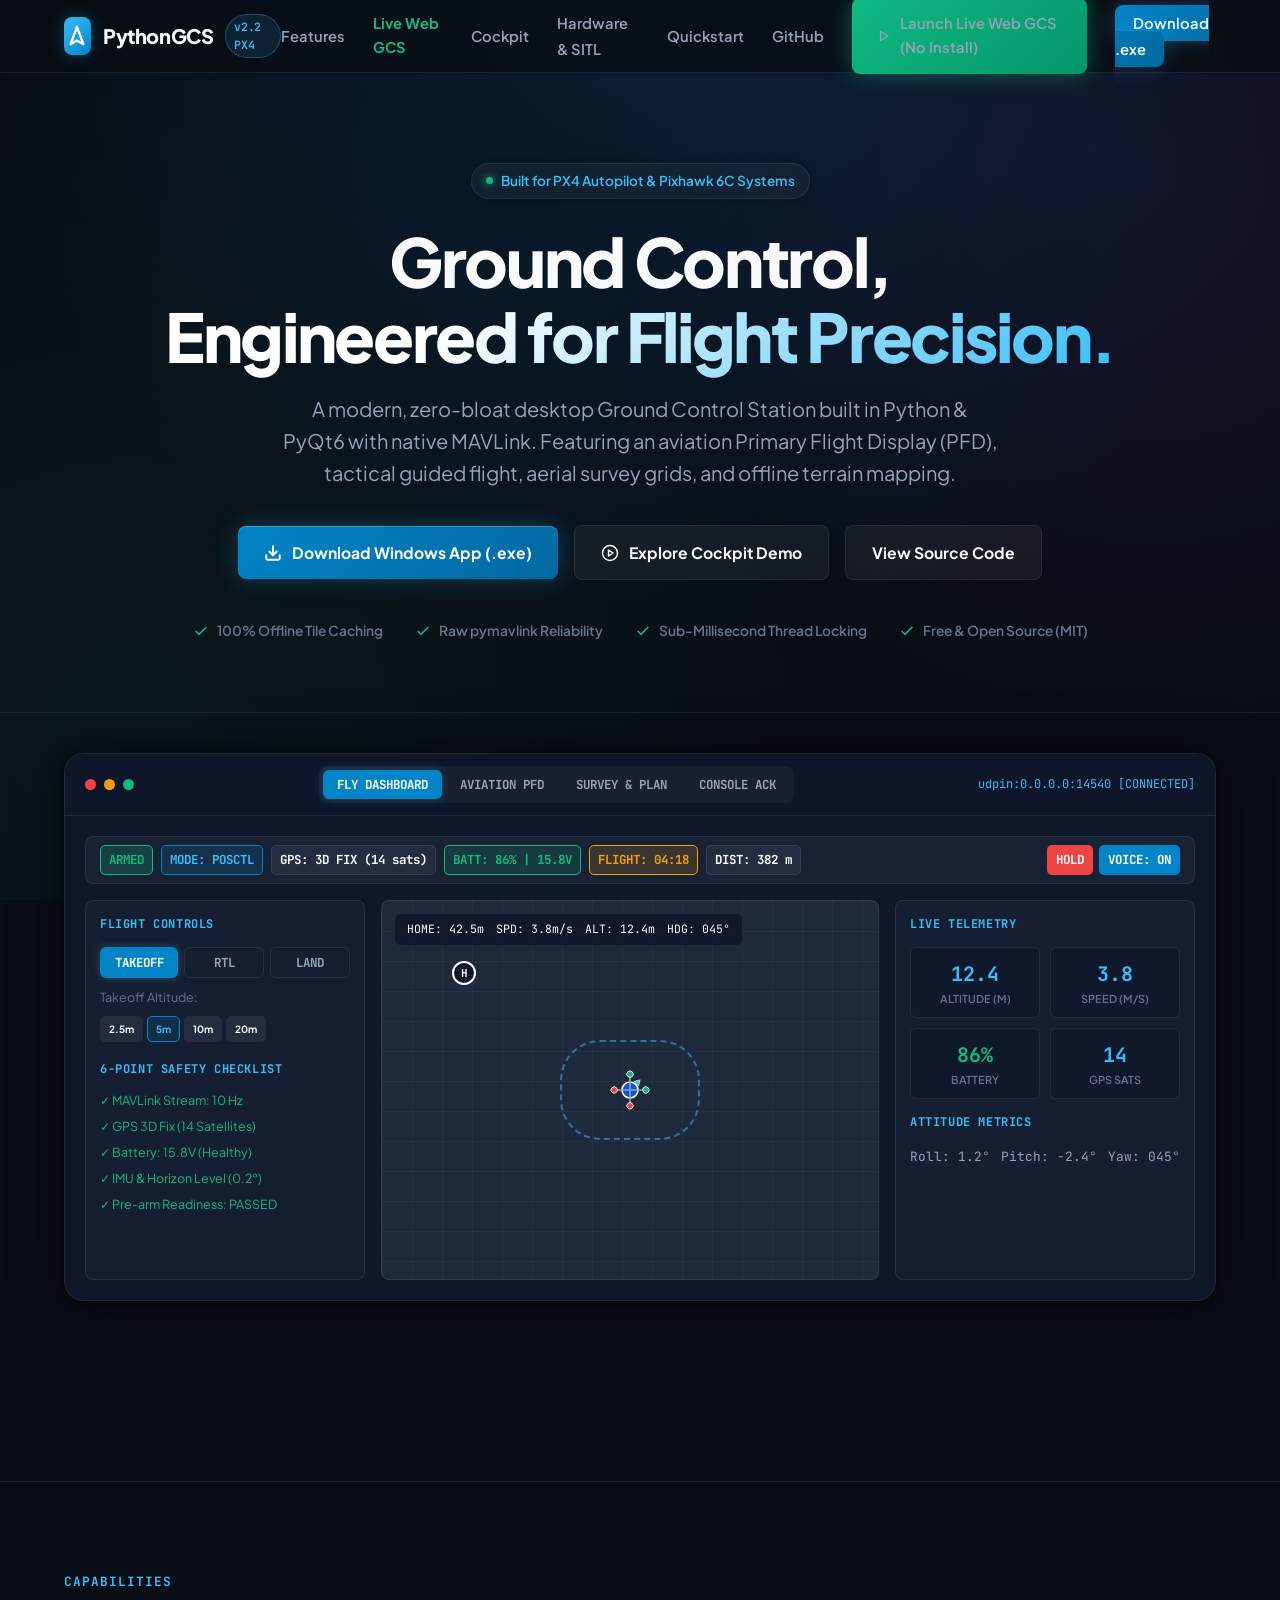
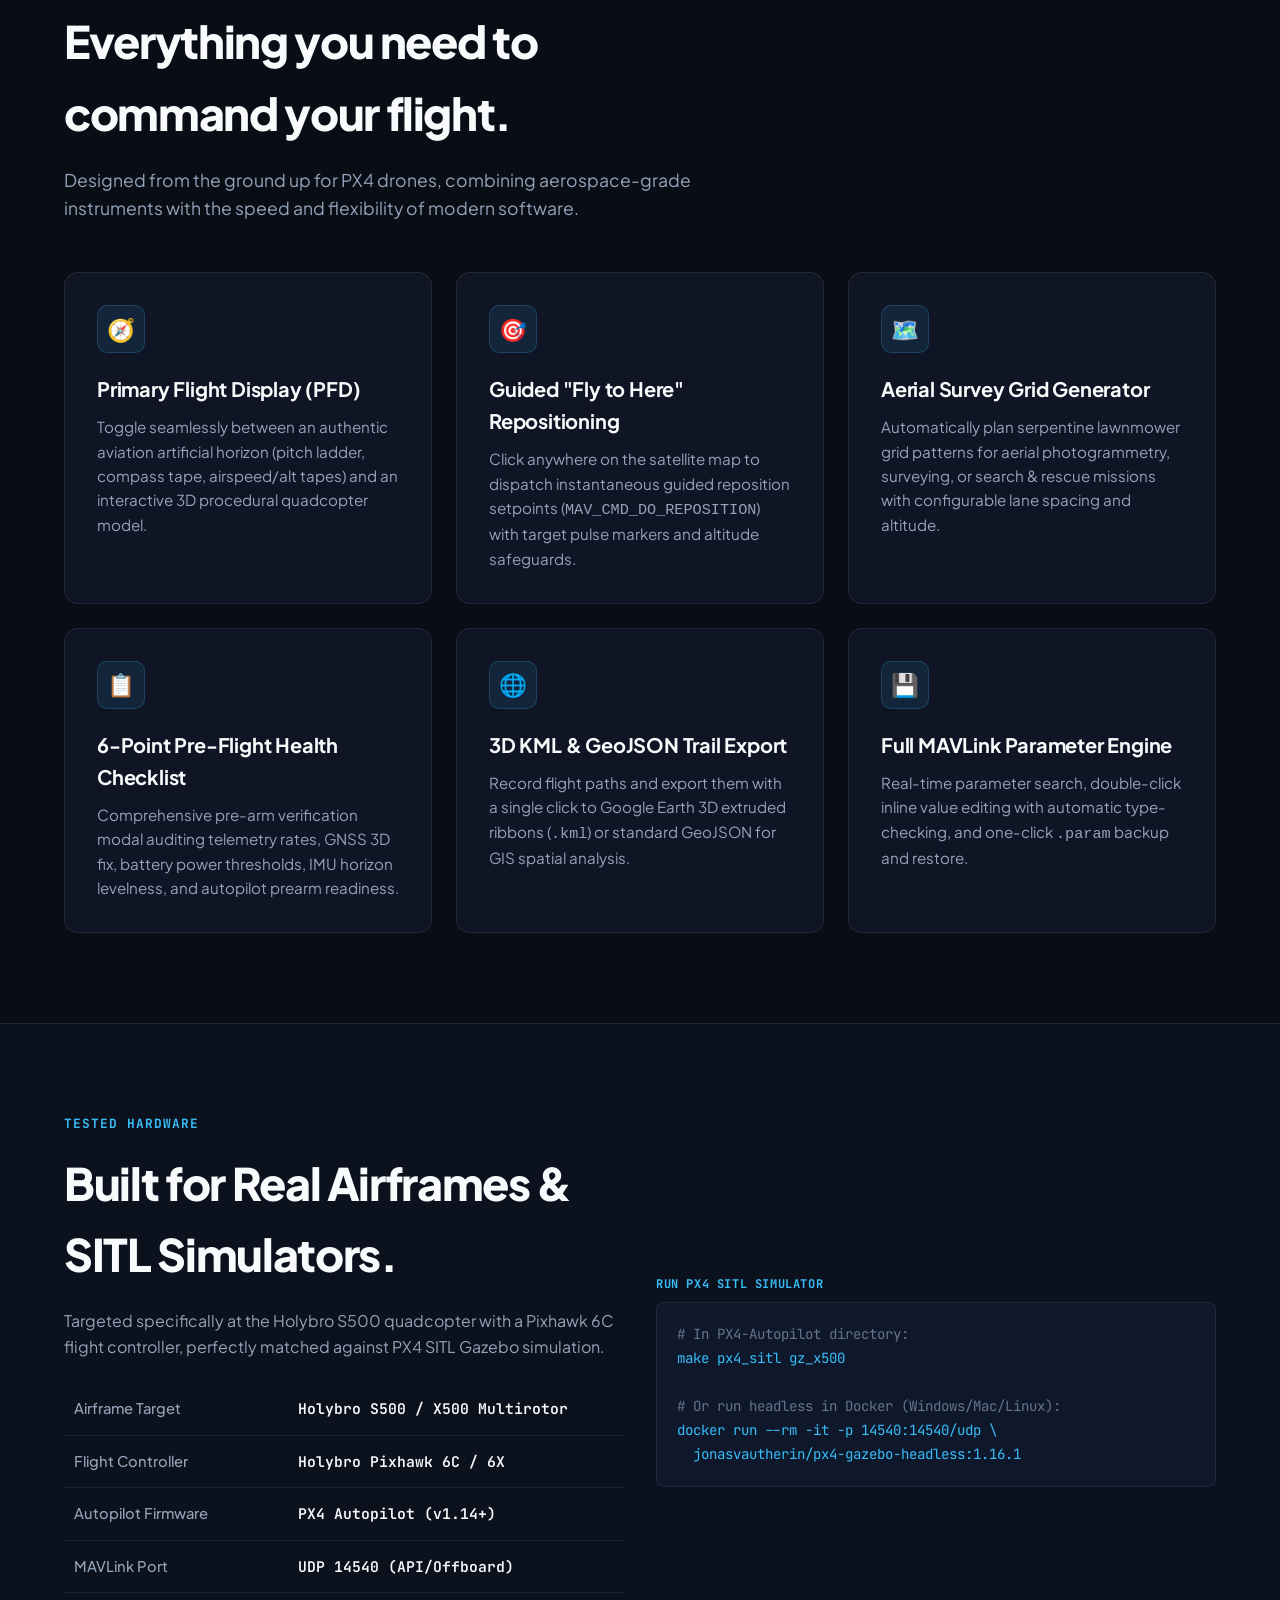
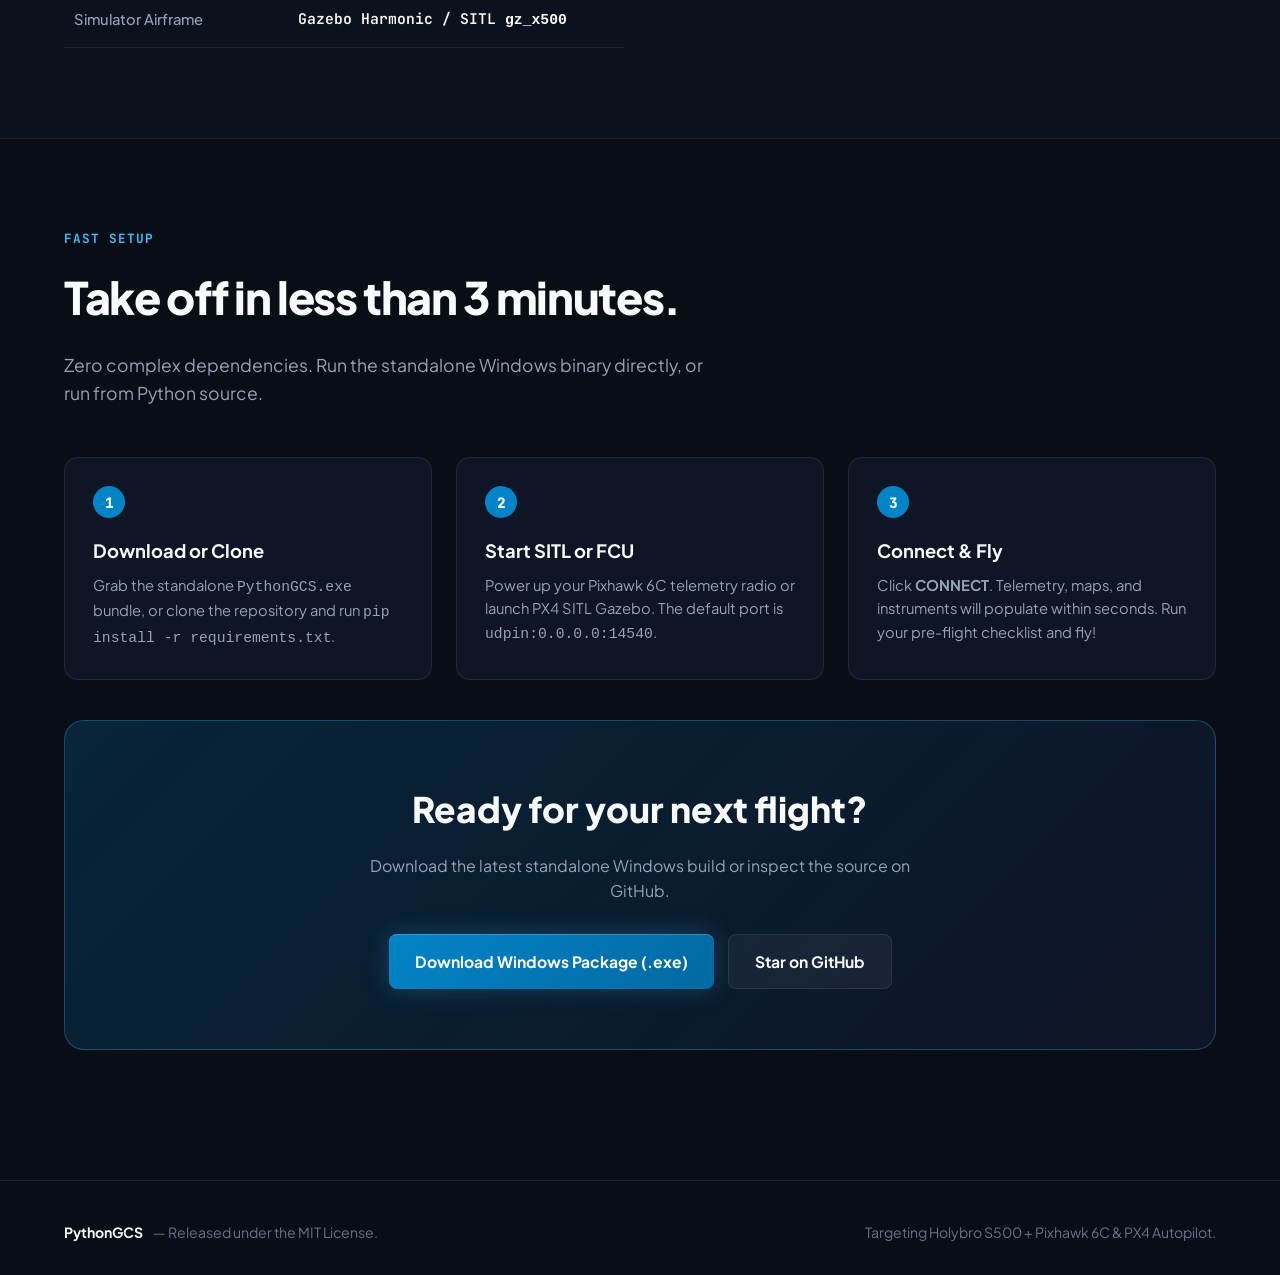
==== commit c8a9a729: "feat: 3D CAD aircraft attitude view, responsive W flight movement, fixed survey plan tab, and declut" ====
--- a/index.html
+++ b/index.html
@@ -698,10 +698,17 @@
 
       <ul class="nav-links">
         <li><a href="#features">Features</a></li>
+          <a href="web_gcs.html" target="_blank" style="color:var(--accent-green); font-weight:700;">Live Web GCS</a>
         <li><a href="#preview">Cockpit</a></li>
         <li><a href="#hardware">Hardware & SITL</a></li>
         <li><a href="#quickstart">Quickstart</a></li>
         <li><a href="https://github.com/HarryZ0305/python-gcs" target="_blank">GitHub</a></li>
+        <a href="web_gcs.html" target="_blank" class="btn btn-primary" style="background: linear-gradient(135deg, #10b981, #059669); box-shadow: 0 0 25px rgba(16, 185, 129, 0.45);">
+          <svg width="18" height="18" viewBox="0 0 24 24" fill="none" stroke="currentColor" stroke-width="2.5">
+            <polygon points="5 3 19 12 5 21 5 3"></polygon>
+          </svg>
+          Launch Live Web GCS (No Install)
+        </a>
         <li><a href="dist/PythonGCS/PythonGCS.exe" class="nav-cta" download>Download .exe</a></li>
       </ul>
     </div>
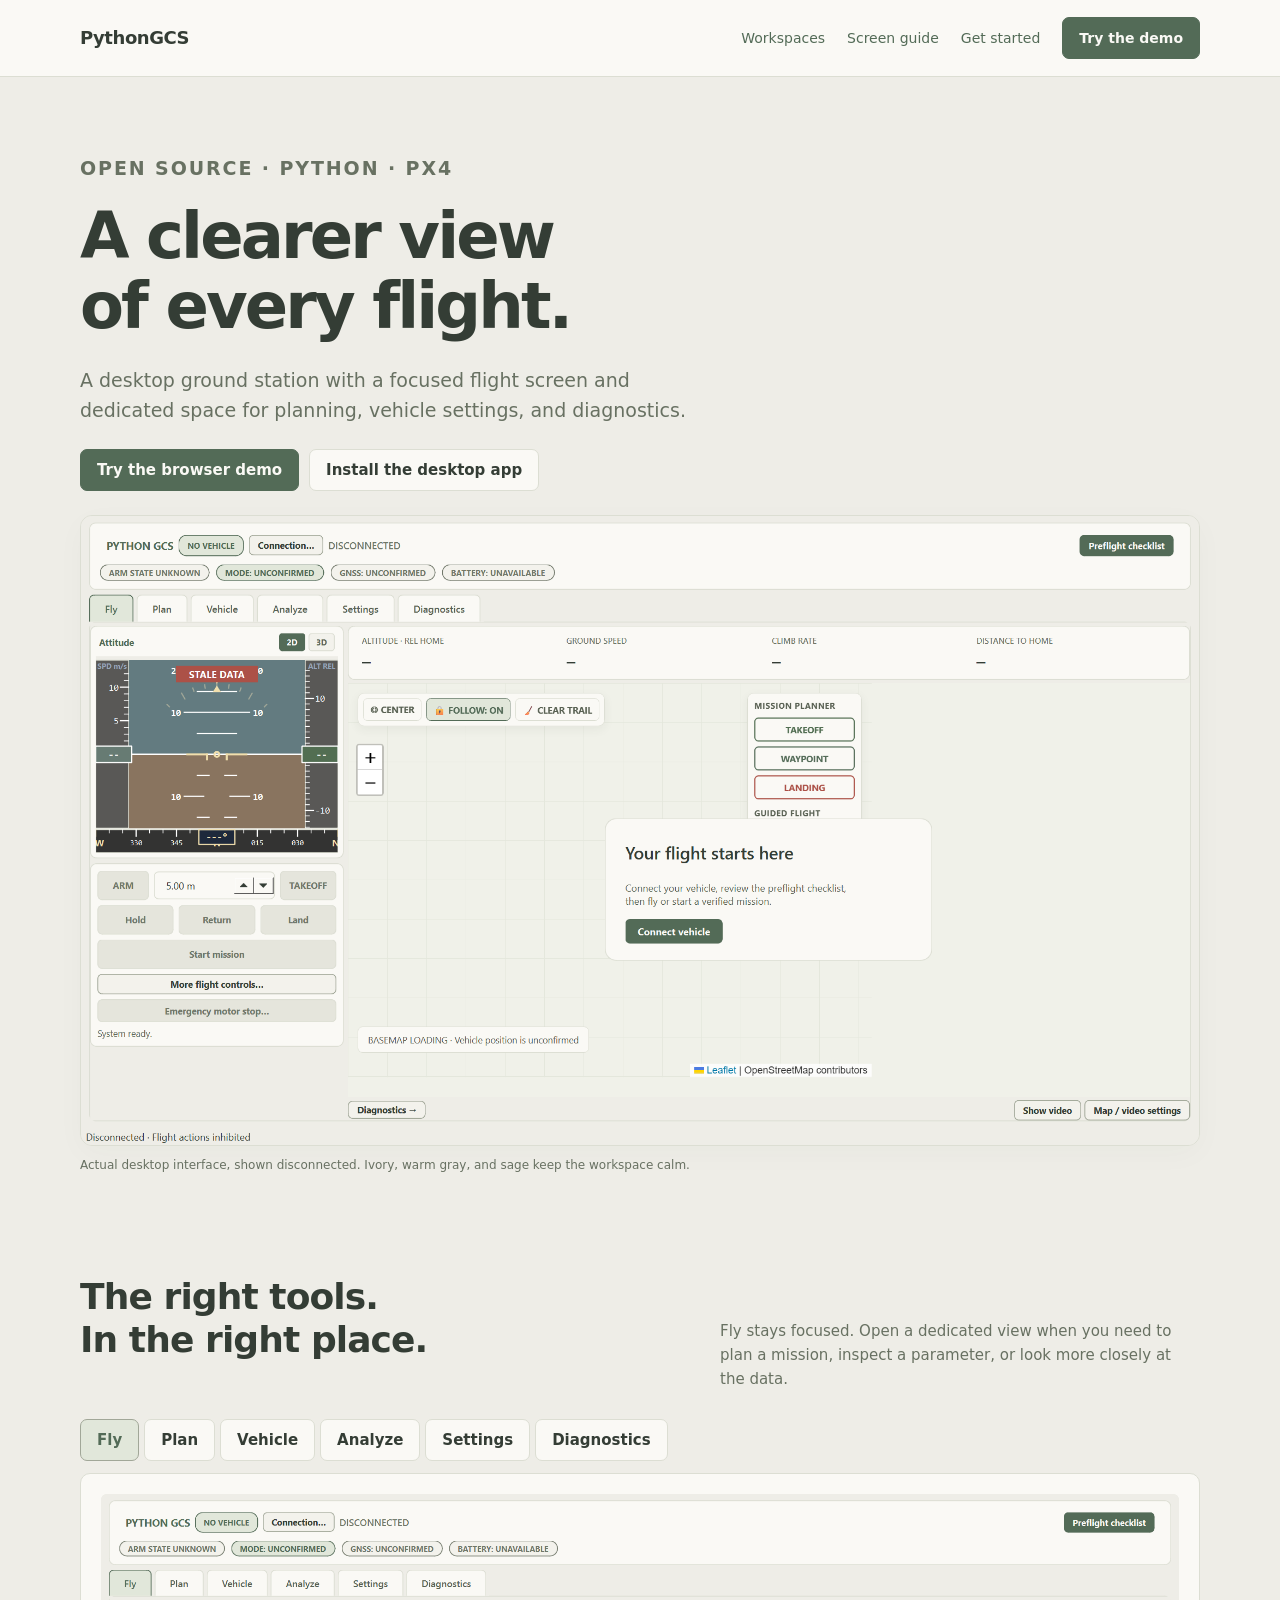
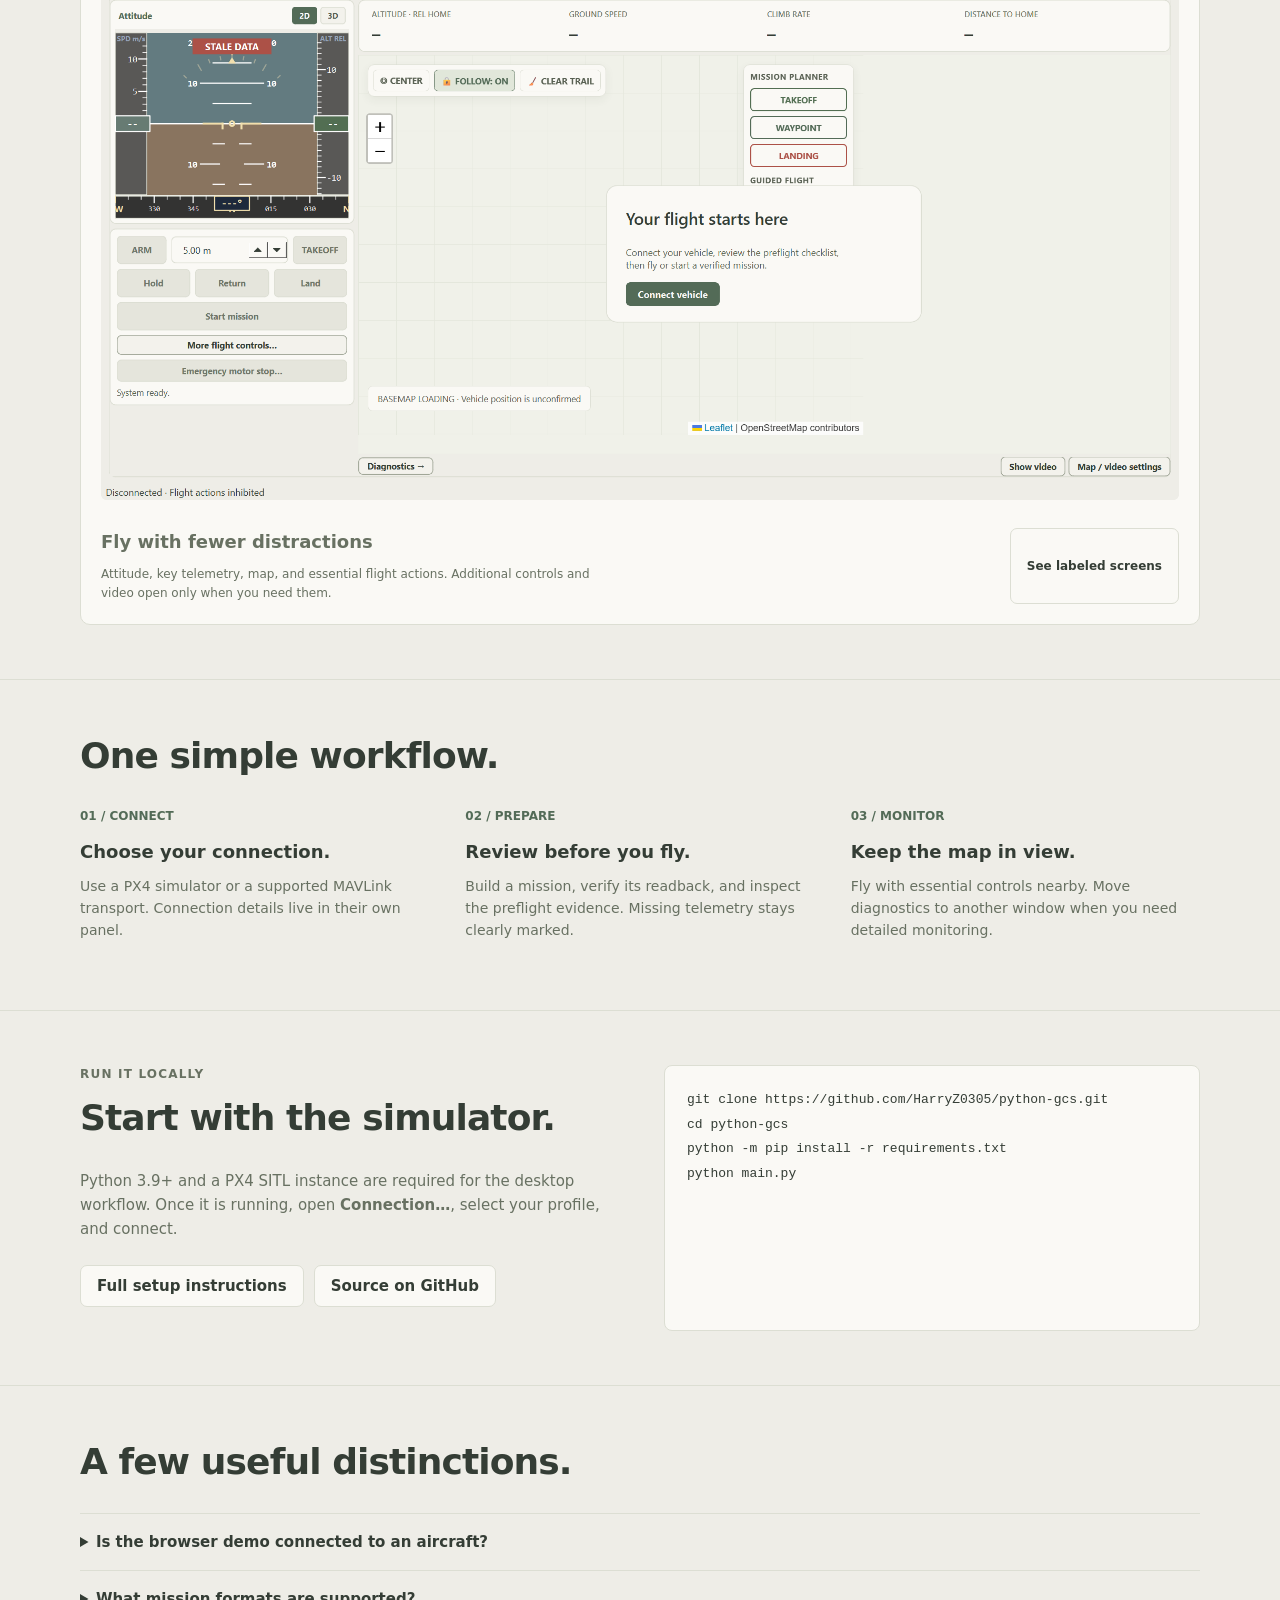
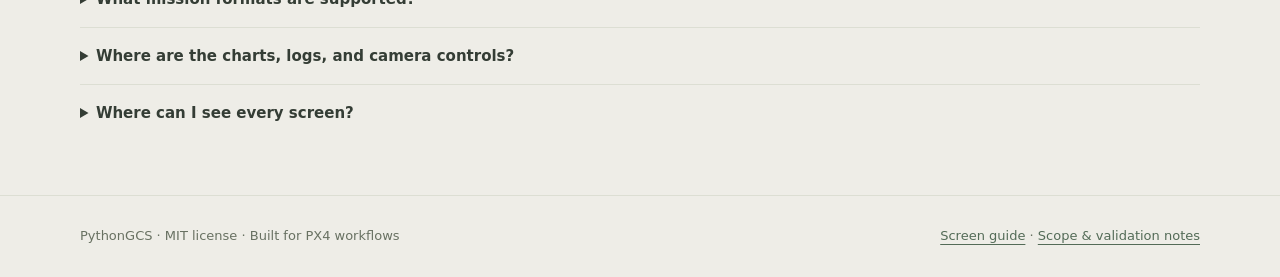
==== commit 698b50f1: "Simplify project website and browser workspaces" ====
--- a/index.html
+++ b/index.html
@@ -1,1149 +1,228 @@
-<!DOCTYPE html>
+<!doctype html>
 <html lang="en">
-<head>
-  <meta charset="UTF-8" />
-  <meta name="viewport" content="width=device-width, initial-scale=1.0" />
-  <title>Python GCS — Professional Open-Source Ground Control Station for PX4</title>
-  <meta name="description" content="A modern, high-performance desktop Ground Control Station for PX4 Autopilot and MAVLink multirotors. Features an aviation Primary Flight Display (PFD), interactive guided flight, aerial survey grid generation, and offline maps." />
-  
-  <!-- Modern Typography -->
-  <link rel="preconnect" href="https://fonts.googleapis.com" />
-  <link rel="preconnect" href="https://fonts.gstatic.com" crossorigin />
-  <link href="https://fonts.googleapis.com/css2?family=Plus+Jakarta+Sans:wght@400;500;600;700;800&family=JetBrains+Mono:wght@400;500;600;700&display=swap" rel="stylesheet" />
-
-  <style>
-    :root {
-      --bg: #090d16;
-      --bg-card: rgba(17, 24, 39, 0.85);
-      --bg-card-hover: rgba(30, 41, 59, 0.95);
-      --border: rgba(255, 255, 255, 0.08);
-      --border-accent: rgba(56, 189, 248, 0.3);
-      --text-main: #f8fafc;
-      --text-muted: #94a3b8;
-      --text-dim: #64748b;
-      --primary: #0284c7;
-      --primary-bright: #38bdf8;
-      --primary-glow: rgba(56, 189, 248, 0.25);
-      --accent-green: #10b981;
-      --accent-green-glow: rgba(16, 185, 129, 0.2);
-      --accent-amber: #f59e0b;
-      --accent-red: #ef4444;
-      --accent-purple: #8b5cf6;
-      --font-sans: 'Plus Jakarta Sans', -apple-system, BlinkMacSystemFont, sans-serif;
-      --font-mono: 'JetBrains Mono', monospace;
-      --radius-sm: 8px;
-      --radius-md: 14px;
-      --radius-lg: 20px;
-      --shadow-subtle: 0 4px 20px rgba(0, 0, 0, 0.4);
-      --shadow-glow: 0 0 35px var(--primary-glow);
-    }
-
-    * { box-sizing: border-box; margin: 0; padding: 0; }
-    html { scroll-behavior: smooth; font-size: 16px; }
-    body {
-      background-color: var(--bg);
-      color: var(--text-main);
-      font-family: var(--font-sans);
-      line-height: 1.6;
-      overflow-x: hidden;
-      background-image: 
-        radial-gradient(circle at 50% 0%, rgba(2, 132, 199, 0.15) 0%, transparent 60%),
-        radial-gradient(circle at 90% 20%, rgba(139, 92, 246, 0.08) 0%, transparent 40%),
-        radial-gradient(circle at 10% 80%, rgba(16, 185, 129, 0.06) 0%, transparent 50%);
-      background-attachment: fixed;
-    }
-
-    /* Container */
-    .container {
-      max-width: 1200px;
-      margin: 0 auto;
-      padding: 0 24px;
-    }
-
-    /* Top Navigation */
-    nav {
-      position: sticky;
-      top: 0;
-      z-index: 1000;
-      background: rgba(9, 13, 22, 0.85);
-      backdrop-filter: blur(14px);
-      border-bottom: 1px solid var(--border);
-    }
-    .nav-inner {
-      display: flex;
-      align-items: center;
-      justify-content: space-between;
-      height: 72px;
-    }
-    .brand {
-      display: flex;
-      align-items: center;
-      gap: 12px;
-      text-decoration: none;
-      color: var(--text-main);
-      font-weight: 800;
-      font-size: 1.25rem;
-      letter-spacing: -0.02em;
-    }
-    .brand-icon {
-      width: 38px;
-      height: 38px;
-      background: linear-gradient(135deg, var(--primary-bright), var(--primary));
-      border-radius: var(--radius-sm);
-      display: flex;
-      align-items: center;
-      justify-content: center;
-      box-shadow: 0 0 16px var(--primary-glow);
-    }
-    .brand-badge {
-      font-size: 0.72rem;
-      font-family: var(--font-mono);
-      background: rgba(56, 189, 248, 0.12);
-      color: var(--primary-bright);
-      padding: 3px 8px;
-      border-radius: 999px;
-      border: 1px solid var(--border-accent);
-      font-weight: 600;
-    }
-    .nav-links {
-      display: flex;
-      align-items: center;
-      gap: 28px;
-      list-style: none;
-    }
-    .nav-links a {
-      color: var(--text-muted);
-      text-decoration: none;
-      font-size: 0.92rem;
-      font-weight: 600;
-      transition: color 0.15s ease;
-    }
-    .nav-links a:hover {
-      color: var(--text-main);
-    }
-    .nav-cta {
-      background: linear-gradient(135deg, var(--primary), #0369a1);
-      color: #ffffff !important;
-      padding: 9px 18px;
-      border-radius: var(--radius-sm);
-      box-shadow: 0 0 20px var(--primary-glow);
-      transition: all 0.2s ease !important;
-    }
-    .nav-cta:hover {
-      transform: translateY(-1px);
-      box-shadow: 0 0 28px rgba(56, 189, 248, 0.4);
-    }
-
-    /* Hero Section */
-    .hero {
-      padding: 90px 0 70px;
-      text-align: center;
-      position: relative;
-    }
-    .hero-pill {
-      display: inline-flex;
-      align-items: center;
-      gap: 8px;
-      padding: 6px 14px;
-      background: rgba(255, 255, 255, 0.04);
-      border: 1px solid var(--border);
-      border-radius: 999px;
-      font-size: 0.85rem;
-      font-weight: 600;
-      color: var(--primary-bright);
-      margin-bottom: 24px;
-      box-shadow: 0 2px 10px rgba(0, 0, 0, 0.2);
-    }
-    .hero-pill span.dot {
-      width: 7px;
-      height: 7px;
-      background: var(--accent-green);
-      border-radius: 50%;
-      box-shadow: 0 0 8px var(--accent-green);
-      animation: pulse 2s infinite;
-    }
-    @keyframes pulse {
-      0% { opacity: 1; transform: scale(1); }
-      50% { opacity: 0.5; transform: scale(1.3); }
-      100% { opacity: 1; transform: scale(1); }
-    }
-    .hero h1 {
-      font-size: clamp(2.5rem, 5.5vw, 4.2rem);
-      font-weight: 800;
-      line-height: 1.12;
-      letter-spacing: -0.035em;
-      margin-bottom: 20px;
-      max-width: 950px;
-      margin-left: auto;
-      margin-right: auto;
-    }
-    .hero h1 .highlight {
-      background: linear-gradient(135deg, #ffffff 30%, var(--primary-bright) 100%);
-      -webkit-background-clip: text;
-      -webkit-text-fill-color: transparent;
-    }
-    .hero p {
-      font-size: clamp(1.05rem, 2vw, 1.25rem);
-      color: var(--text-muted);
-      max-width: 720px;
-      margin: 0 auto 36px;
-      font-weight: 400;
-    }
-    .hero-actions {
-      display: flex;
-      align-items: center;
-      justify-content: center;
-      gap: 16px;
-      flex-wrap: wrap;
-      margin-bottom: 40px;
-    }
-    .btn {
-      display: inline-flex;
-      align-items: center;
-      gap: 10px;
-      font-size: 0.98rem;
-      font-weight: 700;
-      padding: 14px 26px;
-      border-radius: var(--radius-sm);
-      text-decoration: none;
-      transition: all 0.2s cubic-bezier(0.16, 1, 0.3, 1);
-      cursor: pointer;
-    }
-    .btn-primary {
-      background: linear-gradient(135deg, #0284c7, #0369a1);
-      color: #ffffff;
-      box-shadow: 0 0 25px var(--primary-glow), inset 0 1px 0 rgba(255, 255, 255, 0.2);
-    }
-    .btn-primary:hover {
-      transform: translateY(-2px);
-      box-shadow: 0 0 35px rgba(56, 189, 248, 0.45);
-    }
-    .btn-secondary {
-      background: rgba(255, 255, 255, 0.05);
-      color: var(--text-main);
-      border: 1px solid var(--border);
-    }
-    .btn-secondary:hover {
-      background: rgba(255, 255, 255, 0.09);
-      border-color: rgba(255, 255, 255, 0.2);
-      transform: translateY(-2px);
-    }
-
-    /* Trust Pill Bar */
-    .trust-bar {
-      display: flex;
-      align-items: center;
-      justify-content: center;
-      gap: 32px;
-      flex-wrap: wrap;
-      font-size: 0.86rem;
-      color: var(--text-dim);
-      font-weight: 600;
-    }
-    .trust-item {
-      display: flex;
-      align-items: center;
-      gap: 8px;
-    }
-    .trust-item svg {
-      color: var(--accent-green);
-    }
-
-    /* Interactive Cockpit Preview Frame */
-    .cockpit-preview {
-      margin: 30px auto 90px;
-      background: var(--bg-card);
-      border: 1px solid var(--border);
-      border-radius: var(--radius-lg);
-      box-shadow: var(--shadow-subtle), 0 0 50px rgba(0, 0, 0, 0.6);
-      overflow: hidden;
-      backdrop-filter: blur(20px);
-      position: relative;
-    }
-    .preview-header {
-      background: rgba(15, 23, 42, 0.95);
-      border-bottom: 1px solid var(--border);
-      padding: 12px 20px;
-      display: flex;
-      align-items: center;
-      justify-content: space-between;
-    }
-    .window-dots {
-      display: flex;
-      gap: 8px;
-    }
-    .dot-circle {
-      width: 11px;
-      height: 11px;
-      border-radius: 50%;
-    }
-    .dot-red { background: #ef4444; }
-    .dot-yellow { background: #f59e0b; }
-    .dot-green { background: #10b981; }
-
-    /* Interactive Tab Buttons in Preview */
-    .cockpit-tabs {
-      display: flex;
-      background: rgba(255, 255, 255, 0.04);
-      padding: 4px;
-      border-radius: 8px;
-      gap: 4px;
-    }
-    .tab-btn {
-      background: transparent;
-      border: none;
-      color: var(--text-muted);
-      font-family: var(--font-mono);
-      font-size: 0.78rem;
-      font-weight: 700;
-      padding: 6px 14px;
-      border-radius: 6px;
-      cursor: pointer;
-      transition: all 0.15s ease;
-    }
-    .tab-btn.active {
-      background: var(--primary);
-      color: #ffffff;
-      box-shadow: 0 0 10px var(--primary-glow);
-    }
-
-    /* Cockpit Body */
-    .cockpit-body {
-      padding: 20px;
-      background: #0f172a;
-      min-height: 480px;
-    }
-
-    /* Top Ribbon Mockup */
-    .mock-ribbon {
-      background: rgba(30, 41, 59, 0.7);
-      border: 1px solid var(--border);
-      border-radius: 8px;
-      padding: 8px 14px;
-      display: flex;
-      align-items: center;
-      justify-content: space-between;
-      margin-bottom: 16px;
-      font-family: var(--font-mono);
-      font-size: 0.78rem;
-    }
-    .mock-pills {
-      display: flex;
-      gap: 8px;
-      flex-wrap: wrap;
-    }
-    .mock-pill {
-      padding: 4px 8px;
-      border-radius: 5px;
-      font-weight: 700;
-      border: 1px solid transparent;
-    }
-    .pill-armed { background: rgba(16, 185, 129, 0.2); color: var(--accent-green); border-color: var(--accent-green); }
-    .pill-mode { background: rgba(2, 132, 199, 0.15); color: var(--primary-bright); border-color: var(--primary); }
-    .pill-gps { background: rgba(255, 255, 255, 0.05); color: var(--text-main); border-color: var(--border); }
-    .pill-batt { background: rgba(16, 185, 129, 0.15); color: var(--accent-green); border-color: var(--accent-green); }
-    .pill-timer { background: rgba(245, 158, 11, 0.15); color: var(--accent-amber); border-color: var(--accent-amber); }
-
-    /* Mock Grid Content */
-    .cockpit-grid {
-      display: grid;
-      grid-template-columns: 280px 1fr 300px;
-      gap: 16px;
-    }
-    @media (max-width: 960px) {
-      .cockpit-grid { grid-template-columns: 1fr; }
-    }
-
-    /* Mock Cards */
-    .mock-card {
-      background: rgba(30, 41, 59, 0.5);
-      border: 1px solid var(--border);
-      border-radius: var(--radius-sm);
-      padding: 14px;
-    }
-    .mock-card-title {
-      font-family: var(--font-mono);
-      font-size: 0.75rem;
-      font-weight: 700;
-      color: var(--primary-bright);
-      margin-bottom: 12px;
-      text-transform: uppercase;
-      letter-spacing: 0.05em;
-    }
-
-    /* Mock Gauges 2x2 */
-    .gauge-grid {
-      display: grid;
-      grid-template-columns: 1fr 1fr;
-      gap: 10px;
-      margin-bottom: 14px;
-    }
-    .gauge-box {
-      background: rgba(15, 23, 42, 0.8);
-      border: 1px solid var(--border);
-      border-radius: 6px;
-      padding: 10px;
-      text-align: center;
-    }
-    .gauge-val {
-      font-family: var(--font-mono);
-      font-size: 1.25rem;
-      font-weight: 700;
-      color: var(--primary-bright);
-    }
-    .gauge-lbl {
-      font-size: 0.68rem;
-      color: var(--text-dim);
-      font-weight: 600;
-      text-transform: uppercase;
-    }
-
-    /* Mock Map Graphic */
-    .mock-map {
-      background: #1e293b;
-      background-image: 
-        linear-gradient(rgba(255, 255, 255, 0.03) 1px, transparent 1px),
-        linear-gradient(90deg, rgba(255, 255, 255, 0.03) 1px, transparent 1px);
-      background-size: 30px 30px;
-      border-radius: 8px;
-      border: 1px solid var(--border);
-      height: 380px;
-      position: relative;
-      overflow: hidden;
-      display: flex;
-      align-items: center;
-      justify-content: center;
-    }
-    .mock-drone {
-      position: absolute;
-      width: 44px;
-      height: 44px;
-      display: flex;
-      align-items: center;
-      justify-content: center;
-      transform: rotate(45deg);
-      animation: hoverDrone 3s ease-in-out infinite alternate;
-    }
-    @keyframes hoverDrone {
-      0% { transform: translate(-5px, -5px) rotate(40deg); }
-      100% { transform: translate(5px, 5px) rotate(50deg); }
-    }
-    .mock-trail {
-      position: absolute;
-      width: 140px;
-      height: 100px;
-      border: 2px dashed rgba(56, 189, 248, 0.5);
-      border-radius: 40px;
-      pointer-events: none;
-    }
-    .mock-home {
-      position: absolute;
-      top: 60px;
-      left: 70px;
-      width: 24px;
-      height: 24px;
-      background: #0f172a;
-      border: 2px solid #ffffff;
-      border-radius: 50%;
-      color: #ffffff;
-      font-family: var(--font-mono);
-      font-size: 11px;
-      font-weight: 700;
-      display: flex;
-      align-items: center;
-      justify-content: center;
-    }
-    .mock-hud-badge {
-      position: absolute;
-      top: 12px;
-      left: 12px;
-      background: rgba(15, 23, 42, 0.88);
-      border: 1px solid var(--border);
-      padding: 6px 12px;
-      border-radius: 6px;
-      font-family: var(--font-mono);
-      font-size: 0.72rem;
-      display: flex;
-      gap: 12px;
-    }
-
-    /* PFD Canvas View (Tab 2) */
-    .pfd-container {
-      display: none;
-      height: 380px;
-      background: #000000;
-      border-radius: 8px;
-      border: 1px solid var(--border);
-      position: relative;
-      overflow: hidden;
-    }
-    .pfd-horizon {
-      position: absolute;
-      inset: 0;
-      display: flex;
-      flex-direction: column;
-    }
-    .pfd-sky { flex: 1; background: #0284c7; }
-    .pfd-ground { flex: 1; background: #78350f; border-top: 2px solid #ffffff; }
-    .pfd-reticle {
-      position: absolute;
-      top: 50%;
-      left: 50%;
-      transform: translate(-50%, -50%);
-      width: 120px;
-      height: 12px;
-      border-top: 3px solid #fbbf24;
-      display: flex;
-      justify-content: center;
-    }
-    .pfd-reticle::after {
-      content: '';
-      width: 8px;
-      height: 8px;
-      background: #fbbf24;
-      border-radius: 50%;
-      position: absolute;
-      top: -5px;
-    }
-
-    /* Section Styles */
-    section {
-      padding: 90px 0;
-      border-top: 1px solid var(--border);
-    }
-    .section-tag {
-      font-family: var(--font-mono);
-      font-size: 0.8rem;
-      font-weight: 700;
-      color: var(--primary-bright);
-      text-transform: uppercase;
-      letter-spacing: 0.08em;
-      margin-bottom: 12px;
-      display: block;
-    }
-    .section-title {
-      font-size: clamp(2rem, 3.5vw, 2.8rem);
-      font-weight: 800;
-      letter-spacing: -0.03em;
-      margin-bottom: 18px;
-      max-width: 650px;
-    }
-    .section-desc {
-      font-size: 1.1rem;
-      color: var(--text-muted);
-      max-width: 650px;
-      margin-bottom: 50px;
-    }
-
-    /* 6 Pillars Feature Grid */
-    .features-grid {
-      display: grid;
-      grid-template-columns: repeat(auto-fit, minmax(340px, 1fr));
-      gap: 24px;
-    }
-    .feature-card {
-      background: var(--bg-card);
-      border: 1px solid var(--border);
-      border-radius: var(--radius-md);
-      padding: 32px;
-      transition: all 0.25s ease;
-      position: relative;
-      overflow: hidden;
-    }
-    .feature-card:hover {
-      background: var(--bg-card-hover);
-      border-color: var(--border-accent);
-      transform: translateY(-3px);
-      box-shadow: 0 12px 30px rgba(0, 0, 0, 0.4);
-    }
-    .feature-icon-wrap {
-      width: 48px;
-      height: 48px;
-      border-radius: 10px;
-      background: rgba(56, 189, 248, 0.1);
-      border: 1px solid rgba(56, 189, 248, 0.2);
-      display: flex;
-      align-items: center;
-      justify-content: center;
-      font-size: 1.4rem;
-      margin-bottom: 20px;
-      color: var(--primary-bright);
-    }
-    .feature-card h3 {
-      font-size: 1.25rem;
-      font-weight: 700;
-      margin-bottom: 10px;
-      letter-spacing: -0.01em;
-    }
-    .feature-card p {
-      font-size: 0.95rem;
-      color: var(--text-muted);
-      line-height: 1.6;
-    }
-
-    /* Hardware Specs & SITL Section */
-    .specs-grid {
-      display: grid;
-      grid-template-columns: 1fr 1fr;
-      gap: 32px;
-      align-items: center;
-    }
-    @media (max-width: 850px) {
-      .specs-grid { grid-template-columns: 1fr; }
-    }
-    .spec-table {
-      width: 100%;
-      border-collapse: collapse;
-      font-size: 0.92rem;
-    }
-    .spec-table tr {
-      border-bottom: 1px solid var(--border);
-    }
-    .spec-table td {
-      padding: 14px 10px;
-    }
-    .spec-table td.label {
-      color: var(--text-muted);
-      font-weight: 500;
-      width: 40%;
-    }
-    .spec-table td.val {
-      font-family: var(--font-mono);
-      font-weight: 600;
-      color: var(--text-main);
-    }
-    .code-block {
-      background: #0f172a;
-      border: 1px solid var(--border);
-      border-radius: var(--radius-sm);
-      padding: 20px;
-      font-family: var(--font-mono);
-      font-size: 0.88rem;
-      color: #38bdf8;
-      overflow-x: auto;
-      line-height: 1.7;
-    }
-    .code-block span.comment { color: var(--text-dim); }
-
-    /* Steps Quickstart */
-    .steps-grid {
-      display: grid;
-      grid-template-columns: repeat(auto-fit, minmax(280px, 1fr));
-      gap: 24px;
-    }
-    .step-box {
-      background: var(--bg-card);
-      border: 1px solid var(--border);
-      border-radius: var(--radius-md);
-      padding: 28px;
-      position: relative;
-    }
-    .step-num {
-      width: 32px;
-      height: 32px;
-      background: var(--primary);
-      color: #ffffff;
-      font-family: var(--font-mono);
-      font-size: 0.9rem;
-      font-weight: 800;
-      border-radius: 50%;
-      display: flex;
-      align-items: center;
-      justify-content: center;
-      margin-bottom: 18px;
-    }
-
-    /* CTA Bottom Banner */
-    .cta-banner {
-      background: linear-gradient(135deg, rgba(2, 132, 199, 0.2), rgba(15, 23, 42, 0.8));
-      border: 1px solid var(--border-accent);
-      border-radius: var(--radius-lg);
-      padding: 60px 40px;
-      text-align: center;
-      margin: 40px 0;
-      position: relative;
-      overflow: hidden;
-    }
-
-    /* Footer */
-    footer {
-      border-top: 1px solid var(--border);
-      padding: 40px 0;
-      font-size: 0.88rem;
-      color: var(--text-dim);
-    }
-    .footer-inner {
-      display: flex;
-      align-items: center;
-      justify-content: space-between;
-      flex-wrap: wrap;
-      gap: 20px;
-    }
-  </style>
-</head>
-<body>
-
-  <!-- Navigation -->
-  <nav>
-    <div class="container nav-inner">
-      <a href="#" class="brand">
-        <div class="brand-icon">
-          <svg width="22" height="22" viewBox="0 0 24 24" fill="none" stroke="#ffffff" stroke-width="2.5" stroke-linecap="round" stroke-linejoin="round">
-            <polygon points="12 2 19 21 12 17 5 21 12 2"></polygon>
-          </svg>
-        </div>
-        <span>PythonGCS</span>
-        <span class="brand-badge">v2.2 PX4</span>
-      </a>
-
-      <ul class="nav-links">
-        <li><a href="#features">Features</a></li>
-          <a href="web_gcs.html" target="_blank" style="color:var(--accent-green); font-weight:700;">Live Web GCS</a>
-        <li><a href="#preview">Cockpit</a></li>
-        <li><a href="#hardware">Hardware & SITL</a></li>
-        <li><a href="#quickstart">Quickstart</a></li>
-        <li><a href="https://github.com/HarryZ0305/python-gcs" target="_blank">GitHub</a></li>
-        <a href="web_gcs.html" target="_blank" class="btn btn-primary" style="background: linear-gradient(135deg, #10b981, #059669); box-shadow: 0 0 25px rgba(16, 185, 129, 0.45);">
-          <svg width="18" height="18" viewBox="0 0 24 24" fill="none" stroke="currentColor" stroke-width="2.5">
-            <polygon points="5 3 19 12 5 21 5 3"></polygon>
-          </svg>
-          Launch Live Web GCS (No Install)
-        </a>
-        <li><a href="dist/PythonGCS/PythonGCS.exe" class="nav-cta" download>Download .exe</a></li>
-      </ul>
-    </div>
-  </nav>
-
-  <!-- Hero Section -->
-  <header class="hero">
-    <div class="container">
-      <div class="hero-pill">
-        <span class="dot"></span>
-        <span>Built for PX4 Autopilot & Pixhawk 6C Systems</span>
+  <head>
+    <meta charset="utf-8" />
+    <meta name="viewport" content="width=device-width,initial-scale=1" />
+    <meta
+      name="description"
+      content="PythonGCS: a focused desktop ground control station for PX4. Explore the interface, try a browser simulation, and get the source."
+    />
+    <meta name="gcs-web-version" content="focused-workspaces-1" />
+    <title>PythonGCS — Clearer ground control</title>
+    <link rel="stylesheet" href="assets/site.css?v=3" />
+  </head>
+  <body data-release="focused-workspaces-1">
+    <a class="skip-link" href="#main">Skip to content</a>
+    <header class="site-header">
+      <div class="wrap header-inner">
+        <a class="brand" href="./" aria-label="PythonGCS home">PythonGCS</a>
+        <nav class="header-links" aria-label="Main navigation">
+          <a href="#workspaces">Workspaces</a><a href="guide/">Screen guide</a
+          ><a href="#start">Get started</a
+          ><a href="web_gcs.html" class="button primary">Try the demo</a>
+        </nav>
       </div>
-
-      <h1>
-        Ground Control, <br />
-        <span class="highlight">Engineered for Flight Precision.</span>
-      </h1>
-
-      <p>
-        A modern, zero-bloat desktop Ground Control Station built in Python & PyQt6 with native MAVLink. Featuring an aviation Primary Flight Display (PFD), tactical guided flight, aerial survey grids, and offline terrain mapping.
-      </p>
-
-      <div class="hero-actions">
-        <a href="dist/PythonGCS/PythonGCS.exe" class="btn btn-primary" download>
-          <svg width="18" height="18" viewBox="0 0 24 24" fill="none" stroke="currentColor" stroke-width="2.5" stroke-linecap="round" stroke-linejoin="round">
-            <path d="M21 15v4a2 2 0 0 1-2 2H5a2 2 0 0 1-2-2v-4"></path>
-            <polyline points="7 10 12 15 17 10"></polyline>
-            <line x1="12" y1="15" x2="12" y2="3"></line>
-          </svg>
-          Download Windows App (.exe)
-        </a>
-        <a href="#preview" class="btn btn-secondary">
-          <svg width="18" height="18" viewBox="0 0 24 24" fill="none" stroke="currentColor" stroke-width="2" stroke-linecap="round" stroke-linejoin="round">
-            <circle cx="12" cy="12" r="10"></circle>
-            <polygon points="10 8 16 12 10 16 10 8"></polygon>
-          </svg>
-          Explore Cockpit Demo
-        </a>
-        <a href="https://github.com/HarryZ0305/python-gcs" target="_blank" class="btn btn-secondary">
-          View Source Code
-        </a>
+    </header>
+    <main id="main">
+      <section class="hero wrap">
+        <p class="eyebrow">Open source · Python · PX4</p>
+        <h1>A clearer view<br />of every flight.</h1>
+        <p>
+          A desktop ground station with a focused flight screen and dedicated
+          space for planning, vehicle settings, and diagnostics.
+        </p>
+        <div class="actions">
+          <a class="button primary" href="web_gcs.html">Try the browser demo</a
+          ><a class="button" href="#start">Install the desktop app</a>
+        </div>
+        <figure>
+          <img
+            class="hero-image"
+            src="design/fly-workspace.png"
+            width="2049"
+            height="1152"
+            alt="The actual PythonGCS desktop Fly workspace with a large map area and a compact instrument and flight-action rail"
+          />
+          <figcaption>
+            Actual desktop interface, shown disconnected. Ivory, warm gray, and
+            sage keep the workspace calm.
+          </figcaption>
+        </figure>
+      </section>
+      <section class="section" id="workspaces">
+        <div class="wrap">
+          <div class="section-intro">
+            <h2>The right tools.<br />In the right place.</h2>
+            <p>
+              Fly stays focused. Open a dedicated view when you need to plan a
+              mission, inspect a parameter, or look more closely at the data.
+            </p>
+          </div>
+          <div
+            class="view-picker"
+            aria-label="Explore desktop workspaces"
+            id="workspace-picker"
+          >
+            <button type="button" data-workspace="fly" aria-pressed="true">
+              Fly</button
+            ><button type="button" data-workspace="plan" aria-pressed="false">
+              Plan</button
+            ><button
+              type="button"
+              data-workspace="vehicle"
+              aria-pressed="false"
+            >
+              Vehicle</button
+            ><button
+              type="button"
+              data-workspace="analyze"
+              aria-pressed="false"
+            >
+              Analyze</button
+            ><button
+              type="button"
+              data-workspace="settings"
+              aria-pressed="false"
+            >
+              Settings</button
+            ><button
+              type="button"
+              data-workspace="diagnostics"
+              aria-pressed="false"
+            >
+              Diagnostics
+            </button>
+          </div>
+          <figure class="gallery-card">
+            <img
+              id="workspace-image"
+              src="design/fly-workspace.png"
+              alt="Actual disconnected Fly workspace"
+              loading="lazy"
+            />
+            <figcaption class="gallery-copy">
+              <div>
+                <h3 id="workspace-title">Fly with fewer distractions</h3>
+                <p id="workspace-description">
+                  Attitude, key telemetry, map, and essential flight actions.
+                  Additional controls and video open only when you need them.
+                </p>
+              </div>
+              <a href="guide/" class="button">See labeled screens</a>
+            </figcaption>
+          </figure>
+        </div>
+      </section>
+      <section class="section">
+        <div class="wrap">
+          <h2>One simple workflow.</h2>
+          <div class="steps">
+            <div>
+              <span class="step-number">01 / CONNECT</span>
+              <h3>Choose your connection.</h3>
+              <p>
+                Use a PX4 simulator or a supported MAVLink transport. Connection
+                details live in their own panel.
+              </p>
+            </div>
+            <div>
+              <span class="step-number">02 / PREPARE</span>
+              <h3>Review before you fly.</h3>
+              <p>
+                Build a mission, verify its readback, and inspect the preflight
+                evidence. Missing telemetry stays clearly marked.
+              </p>
+            </div>
+            <div>
+              <span class="step-number">03 / MONITOR</span>
+              <h3>Keep the map in view.</h3>
+              <p>
+                Fly with essential controls nearby. Move diagnostics to another
+                window when you need detailed monitoring.
+              </p>
+            </div>
+          </div>
+        </div>
+      </section>
+      <section class="section" id="start">
+        <div class="wrap start-layout">
+          <div>
+            <p class="eyebrow">Run it locally</p>
+            <h2>Start with the simulator.</h2>
+            <p class="muted">
+              Python 3.9+ and a PX4 SITL instance are required for the desktop
+              workflow. Once it is running, open <strong>Connection…</strong>,
+              select your profile, and connect.
+            </p>
+            <div class="actions">
+              <a
+                class="button"
+                href="https://github.com/HarryZ0305/python-gcs#readme"
+                >Full setup instructions</a
+              ><a href="https://github.com/HarryZ0305/python-gcs" class="button"
+                >Source on GitHub</a
+              >
+            </div>
+          </div>
+          <pre><code>git clone https://github.com/HarryZ0305/python-gcs.git
+cd python-gcs
+python -m pip install -r requirements.txt
+python main.py</code></pre>
+        </div>
+      </section>
+      <section class="section">
+        <div class="wrap">
+          <h2>A few useful distinctions.</h2>
+          <details>
+            <summary>Is the browser demo connected to an aircraft?</summary>
+            <p>
+              No. It is a local browser simulation for exploring the interface.
+              Its flight motion, readings, video illustration, and event log are
+              generated in your browser. PX4 / Gazebo flight simulation and real
+              MAVLink connections use the desktop app.
+            </p>
+          </details>
+          <details>
+            <summary>What mission formats are supported?</summary>
+            <p>
+              The desktop editor supports the documented home-relative takeoff,
+              waypoint, and landing subset of QGroundControl .plan files. It
+              rejects unsupported mission semantics rather than silently
+              changing them.
+            </p>
+          </details>
+          <details>
+            <summary>Where are the charts, logs, and camera controls?</summary>
+            <p>
+              Charts and event analysis have an Analyze view. Stream health and
+              command messages are in Diagnostics, which can detach to a second
+              window. Camera sources are configured in Settings, and video
+              appears on demand in Fly.
+            </p>
+          </details>
+          <details>
+            <summary>Where can I see every screen?</summary>
+            <p>
+              The <a href="guide/">illustrated screen guide</a> includes all six
+              workspaces, principal dialogs, and viewing modes, with bold labels
+              showing where each feature is.
+            </p>
+          </details>
+        </div>
+      </section>
+    </main>
+    <footer>
+      <div class="wrap footer-inner">
+        <span>PythonGCS · MIT license · Built for PX4 workflows</span
+        ><span
+          ><a href="guide/">Screen guide</a> ·
+          <a
+            href="https://github.com/HarryZ0305/python-gcs/blob/main/docs/desktop-upgrade.md"
+            >Scope & validation notes</a
+          ></span
+        >
       </div>
-
-      <div class="trust-bar">
-        <div class="trust-item">
-          <svg width="16" height="16" viewBox="0 0 24 24" fill="none" stroke="currentColor" stroke-width="2.5"><polyline points="20 6 9 17 4 12"></polyline></svg>
-          <span>100% Offline Tile Caching</span>
-        </div>
-        <div class="trust-item">
-          <svg width="16" height="16" viewBox="0 0 24 24" fill="none" stroke="currentColor" stroke-width="2.5"><polyline points="20 6 9 17 4 12"></polyline></svg>
-          <span>Raw pymavlink Reliability</span>
-        </div>
-        <div class="trust-item">
-          <svg width="16" height="16" viewBox="0 0 24 24" fill="none" stroke="currentColor" stroke-width="2.5"><polyline points="20 6 9 17 4 12"></polyline></svg>
-          <span>Sub-Millisecond Thread Locking</span>
-        </div>
-        <div class="trust-item">
-          <svg width="16" height="16" viewBox="0 0 24 24" fill="none" stroke="currentColor" stroke-width="2.5"><polyline points="20 6 9 17 4 12"></polyline></svg>
-          <span>Free & Open Source (MIT)</span>
-        </div>
-      </div>
-    </div>
-  </header>
-
-  <!-- Interactive Cockpit Preview -->
-  <section id="preview" style="padding-top: 10px;">
-    <div class="container">
-      <div class="cockpit-preview">
-        <!-- Preview Window Titlebar -->
-        <div class="preview-header">
-          <div class="window-dots">
-            <span class="dot-circle dot-red"></span>
-            <span class="dot-circle dot-yellow"></span>
-            <span class="dot-circle dot-green"></span>
-          </div>
-
-          <!-- Interactive Mode Switcher -->
-          <div class="cockpit-tabs">
-            <button class="tab-btn active" onclick="switchPreview('fly')">FLY DASHBOARD</button>
-            <button class="tab-btn" onclick="switchPreview('pfd')">AVIATION PFD</button>
-            <button class="tab-btn" onclick="switchPreview('plan')">SURVEY & PLAN</button>
-            <button class="tab-btn" onclick="switchPreview('console')">CONSOLE ACK</button>
-          </div>
-
-          <div style="font-family: var(--font-mono); font-size: 0.75rem; color: var(--primary-bright);">
-            udpin:0.0.0.0:14540 [CONNECTED]
-          </div>
-        </div>
-
-        <!-- Cockpit Body -->
-        <div class="cockpit-body">
-          <!-- Top Flight Telemetry Ribbon -->
-          <div class="mock-ribbon">
-            <div class="mock-pills">
-              <span class="mock-pill pill-armed">ARMED</span>
-              <span class="mock-pill pill-mode">MODE: POSCTL</span>
-              <span class="mock-pill pill-gps">GPS: 3D FIX (14 sats)</span>
-              <span class="mock-pill pill-batt">BATT: 86% | 15.8V</span>
-              <span class="mock-pill pill-timer">FLIGHT: 04:18</span>
-              <span class="mock-pill pill-gps">DIST: 382 m</span>
-            </div>
-            <div style="display: flex; gap: 6px;">
-              <span class="mock-pill" style="background:#ef4444; color:#fff;">HOLD</span>
-              <span class="mock-pill" style="background:#0284c7; color:#fff;">VOICE: ON</span>
-            </div>
-          </div>
-
-          <!-- Tab Content 1: FLY Dashboard -->
-          <div id="content-fly" class="cockpit-grid">
-            <!-- Left Column: Actions & Safety -->
-            <div class="mock-card">
-              <div class="mock-card-title">Flight Controls</div>
-              <div style="display: flex; gap: 6px; margin-bottom: 10px;">
-                <button class="tab-btn active" style="flex:1;">TAKEOFF</button>
-                <button class="tab-btn" style="flex:1; border: 1px solid var(--border);">RTL</button>
-                <button class="tab-btn" style="flex:1; border: 1px solid var(--border);">LAND</button>
-              </div>
-              <div style="font-size: 0.78rem; color: var(--text-dim); margin-bottom: 8px;">Takeoff Altitude:</div>
-              <div style="display: flex; gap: 4px; margin-bottom: 14px;">
-                <span class="mock-pill" style="background: rgba(255,255,255,0.06); font-size: 10px;">2.5m</span>
-                <span class="mock-pill pill-mode" style="font-size: 10px;">5m</span>
-                <span class="mock-pill" style="background: rgba(255,255,255,0.06); font-size: 10px;">10m</span>
-                <span class="mock-pill" style="background: rgba(255,255,255,0.06); font-size: 10px;">20m</span>
-              </div>
-              <div class="mock-card-title" style="margin-top: 18px;">6-Point Safety Checklist</div>
-              <div style="font-size: 0.78rem; display: flex; flex-direction: column; gap: 6px; color: var(--accent-green);">
-                <span>✓ MAVLink Stream: 10 Hz</span>
-                <span>✓ GPS 3D Fix (14 Satellites)</span>
-                <span>✓ Battery: 15.8V (Healthy)</span>
-                <span>✓ IMU & Horizon Level (0.2°)</span>
-                <span>✓ Pre-arm Readiness: PASSED</span>
-              </div>
-            </div>
-
-            <!-- Center Column: Tactical Map -->
-            <div class="mock-map">
-              <div class="mock-hud-badge">
-                <span>HOME: 42.5m</span>
-                <span>SPD: 3.8m/s</span>
-                <span>ALT: 12.4m</span>
-                <span>HDG: 045°</span>
-              </div>
-
-              <div class="mock-home">H</div>
-              <div class="mock-trail"></div>
-
-              <div class="mock-drone">
-                <svg width="40" height="40" viewBox="0 0 100 100">
-                  <circle cx="50" cy="50" r="20" fill="#0b57d0" stroke="#ffffff" stroke-width="4"/>
-                  <polygon points="50,14 42,28 58,28" fill="#38bdf8" stroke="#ffffff" stroke-width="1.5"/>
-                  <line x1="22" y1="22" x2="78" y2="78" stroke="#94a3b8" stroke-width="4"/>
-                  <line x1="78" y1="22" x2="22" y2="78" stroke="#94a3b8" stroke-width="4"/>
-                  <circle cx="22" cy="22" r="8" fill="#10b981" stroke="#ffffff" stroke-width="2"/>
-                  <circle cx="78" cy="22" r="8" fill="#10b981" stroke="#ffffff" stroke-width="2"/>
-                  <circle cx="22" cy="78" r="8" fill="#ef4444" stroke="#ffffff" stroke-width="2"/>
-                  <circle cx="78" cy="78" r="8" fill="#ef4444" stroke="#ffffff" stroke-width="2"/>
-                </svg>
-              </div>
-            </div>
-
-            <!-- Right Column: Gauges & PFD Mini -->
-            <div class="mock-card">
-              <div class="mock-card-title">Live Telemetry</div>
-              <div class="gauge-grid">
-                <div class="gauge-box">
-                  <div class="gauge-val">12.4</div>
-                  <div class="gauge-lbl">Altitude (m)</div>
-                </div>
-                <div class="gauge-box">
-                  <div class="gauge-val">3.8</div>
-                  <div class="gauge-lbl">Speed (m/s)</div>
-                </div>
-                <div class="gauge-box">
-                  <div class="gauge-val" style="color: var(--accent-green);">86%</div>
-                  <div class="gauge-lbl">Battery</div>
-                </div>
-                <div class="gauge-box">
-                  <div class="gauge-val">14</div>
-                  <div class="gauge-lbl">GPS Sats</div>
-                </div>
-              </div>
-              <div class="mock-card-title">Attitude Metrics</div>
-              <div style="font-family: var(--font-mono); font-size: 0.8rem; display: flex; justify-content: space-between; color: var(--text-muted); line-height: 1.8;">
-                <span>Roll: 1.2°</span>
-                <span>Pitch: -2.4°</span>
-                <span>Yaw: 045°</span>
-              </div>
-            </div>
-          </div>
-
-          <!-- Tab Content 2: Aviation PFD (Hidden by default) -->
-          <div id="content-pfd" class="pfd-container">
-            <div class="pfd-horizon">
-              <div class="pfd-sky"></div>
-              <div class="pfd-ground"></div>
-            </div>
-            <div class="pfd-reticle"></div>
-            <div style="position: absolute; top: 12px; left: 20px; font-family: var(--font-mono); color: #38bdf8; font-size: 14px; font-weight: bold;">
-              SPEED: 3.8 m/s
-            </div>
-            <div style="position: absolute; top: 12px; right: 20px; font-family: var(--font-mono); color: #38bdf8; font-size: 14px; font-weight: bold;">
-              ALT: 12.4 m
-            </div>
-            <div style="position: absolute; top: 12px; left: 50%; transform: translateX(-50%); font-family: var(--font-mono); color: #fbbf24; font-size: 13px; font-weight: bold;">
-              HDG: 045° NE
-            </div>
-          </div>
-
-          <!-- Tab Content 3: Plan & Survey -->
-          <div id="content-plan" style="display: none;" class="mock-card">
-            <div class="mock-card-title">Aerial Survey Grid & Waypoint Plan</div>
-            <p style="font-size: 0.9rem; color: var(--text-muted); margin-bottom: 14px;">
-              Auto-generated serpentine lawnmower pattern for 80m x 80m survey area at 15m cruising altitude.
-            </p>
-            <div style="font-family: var(--font-mono); font-size: 0.82rem; background: rgba(0,0,0,0.4); padding: 12px; border-radius: 6px; line-height: 1.8;">
-              <div>TAKEOFF: 32.715700, -117.161100 (Alt: 15.0m)</div>
-              <div>WP 1: 32.715900, -117.161400 (Lane 1 West)</div>
-              <div>WP 2: 32.715900, -117.160800 (Lane 1 East)</div>
-              <div>WP 3: 32.716100, -117.160800 (Lane 2 East)</div>
-              <div>WP 4: 32.716100, -117.161400 (Lane 2 West)</div>
-              <div>LAND: 32.715700, -117.161100 (Home)</div>
-              <div style="color: var(--primary-bright); margin-top: 8px;">Total Planned Distance: 342.5m | Est. Duration: 01m 08s</div>
-            </div>
-          </div>
-
-          <!-- Tab Content 4: Console Log -->
-          <div id="content-console" style="display: none;" class="mock-card">
-            <div class="mock-card-title">Live Engineering Acknowledgement Stream</div>
-            <div style="font-family: var(--font-mono); font-size: 0.8rem; background: rgba(0,0,0,0.5); padding: 14px; border-radius: 6px; line-height: 1.8; color: #cbd5e1;">
-              <div>[12:04:12] MAVLink connection established over udpin:0.0.0.0:14540</div>
-              <div>[12:04:13] <span style="color: #38bdf8;">FCU: PX4 Autopilot v1.16.1 (Gazebo gz_x500)</span></div>
-              <div>[12:04:14] Command 511 (SET_MESSAGE_INTERVAL) ACK: <span style="color: #10b981;">ACCEPTED</span></div>
-              <div>[12:04:18] Parameter sync: Received 482 parameters from vehicle.</div>
-              <div>[12:04:22] Pre-flight 6-point checklist: <span style="color: #10b981;">ALL SYSTEMS GO</span></div>
-              <div>[12:04:25] <span style="color: #a855f7;">ARM initiated by pilot</span> -> MAV_CMD_COMPONENT_ARM_DISARM ACK: <span style="color: #10b981;">ACCEPTED</span></div>
-              <div>[12:04:28] Mode change: <span style="color: #38bdf8;">POSCTL</span> set successfully.</div>
-            </div>
-          </div>
-        </div>
-      </div>
-    </div>
-  </section>
-
-  <!-- Core Features Section (6 Pillars) -->
-  <section id="features">
-    <div class="container">
-      <span class="section-tag">Capabilities</span>
-      <h2 class="section-title">Everything you need to command your flight.</h2>
-      <p class="section-desc">Designed from the ground up for PX4 drones, combining aerospace-grade instruments with the speed and flexibility of modern software.</p>
-
-      <div class="features-grid">
-        <!-- Feature 1 -->
-        <div class="feature-card">
-          <div class="feature-icon-wrap">🧭</div>
-          <h3>Primary Flight Display (PFD)</h3>
-          <p>Toggle seamlessly between an authentic aviation artificial horizon (pitch ladder, compass tape, airspeed/alt tapes) and an interactive 3D procedural quadcopter model.</p>
-        </div>
-
-        <!-- Feature 2 -->
-        <div class="feature-card">
-          <div class="feature-icon-wrap">🎯</div>
-          <h3>Guided "Fly to Here" Repositioning</h3>
-          <p>Click anywhere on the satellite map to dispatch instantaneous guided reposition setpoints (<code>MAV_CMD_DO_REPOSITION</code>) with target pulse markers and altitude safeguards.</p>
-        </div>
-
-        <!-- Feature 3 -->
-        <div class="feature-card">
-          <div class="feature-icon-wrap">🗺️</div>
-          <h3>Aerial Survey Grid Generator</h3>
-          <p>Automatically plan serpentine lawnmower grid patterns for aerial photogrammetry, surveying, or search & rescue missions with configurable lane spacing and altitude.</p>
-        </div>
-
-        <!-- Feature 4 -->
-        <div class="feature-card">
-          <div class="feature-icon-wrap">📋</div>
-          <h3>6-Point Pre-Flight Health Checklist</h3>
-          <p>Comprehensive pre-arm verification modal auditing telemetry rates, GNSS 3D fix, battery power thresholds, IMU horizon levelness, and autopilot prearm readiness.</p>
-        </div>
-
-        <!-- Feature 5 -->
-        <div class="feature-card">
-          <div class="feature-icon-wrap">🌐</div>
-          <h3>3D KML & GeoJSON Trail Export</h3>
-          <p>Record flight paths and export them with a single click to Google Earth 3D extruded ribbons (<code>.kml</code>) or standard GeoJSON for GIS spatial analysis.</p>
-        </div>
-
-        <!-- Feature 6 -->
-        <div class="feature-card">
-          <div class="feature-icon-wrap">💾</div>
-          <h3>Full MAVLink Parameter Engine</h3>
-          <p>Real-time parameter search, double-click inline value editing with automatic type-checking, and one-click <code>.param</code> backup and restore.</p>
-        </div>
-      </div>
-    </div>
-  </section>
-
-  <!-- Hardware Target Section -->
-  <section id="hardware" style="background: rgba(15, 23, 42, 0.4);">
-    <div class="container">
-      <div class="specs-grid">
-        <div>
-          <span class="section-tag">Tested Hardware</span>
-          <h2 class="section-title">Built for Real Airframes & SITL Simulators.</h2>
-          <p style="color: var(--text-muted); margin-bottom: 24px;">
-            Targeted specifically at the Holybro S500 quadcopter with a Pixhawk 6C flight controller, perfectly matched against PX4 SITL Gazebo simulation.
-          </p>
-
-          <table class="spec-table">
-            <tr>
-              <td class="label">Airframe Target</td>
-              <td class="val">Holybro S500 / X500 Multirotor</td>
-            </tr>
-            <tr>
-              <td class="label">Flight Controller</td>
-              <td class="val">Holybro Pixhawk 6C / 6X</td>
-            </tr>
-            <tr>
-              <td class="label">Autopilot Firmware</td>
-              <td class="val">PX4 Autopilot (v1.14+)</td>
-            </tr>
-            <tr>
-              <td class="label">MAVLink Port</td>
-              <td class="val">UDP 14540 (API/Offboard)</td>
-            </tr>
-            <tr>
-              <td class="label">Simulator Airframe</td>
-              <td class="val">Gazebo Harmonic / SITL <code>gz_x500</code></td>
-            </tr>
-          </table>
-        </div>
-
-        <div>
-          <div class="mock-card-title" style="margin-bottom: 8px;">Run PX4 SITL Simulator</div>
-          <div class="code-block">
-            <span class="comment"># In PX4-Autopilot directory:</span><br />
-            make px4_sitl gz_x500<br /><br />
-            <span class="comment"># Or run headless in Docker (Windows/Mac/Linux):</span><br />
-            docker run --rm -it -p 14540:14540/udp \<br />
-            &nbsp;&nbsp;jonasvautherin/px4-gazebo-headless:1.16.1
-          </div>
-        </div>
-      </div>
-    </div>
-  </section>
-
-  <!-- Quickstart Section -->
-  <section id="quickstart">
-    <div class="container">
-      <span class="section-tag">Fast Setup</span>
-      <h2 class="section-title">Take off in less than 3 minutes.</h2>
-      <p class="section-desc">Zero complex dependencies. Run the standalone Windows binary directly, or run from Python source.</p>
-
-      <div class="steps-grid">
-        <div class="step-box">
-          <div class="step-num">1</div>
-          <h3 style="font-size: 1.15rem; margin-bottom: 8px;">Download or Clone</h3>
-          <p style="color: var(--text-muted); font-size: 0.92rem;">
-            Grab the standalone <code>PythonGCS.exe</code> bundle, or clone the repository and run <code>pip install -r requirements.txt</code>.
-          </p>
-        </div>
-
-        <div class="step-box">
-          <div class="step-num">2</div>
-          <h3 style="font-size: 1.15rem; margin-bottom: 8px;">Start SITL or FCU</h3>
-          <p style="color: var(--text-muted); font-size: 0.92rem;">
-            Power up your Pixhawk 6C telemetry radio or launch PX4 SITL Gazebo. The default port is <code>udpin:0.0.0.0:14540</code>.
-          </p>
-        </div>
-
-        <div class="step-box">
-          <div class="step-num">3</div>
-          <h3 style="font-size: 1.15rem; margin-bottom: 8px;">Connect & Fly</h3>
-          <p style="color: var(--text-muted); font-size: 0.92rem;">
-            Click <strong>CONNECT</strong>. Telemetry, maps, and instruments will populate within seconds. Run your pre-flight checklist and fly!
-          </p>
-        </div>
-      </div>
-
-      <!-- Call to Action Banner -->
-      <div class="cta-banner">
-        <h2 style="font-size: 2.2rem; font-weight: 800; margin-bottom: 16px;">Ready for your next flight?</h2>
-        <p style="color: var(--text-muted); max-width: 600px; margin: 0 auto 30px;">
-          Download the latest standalone Windows build or inspect the source on GitHub.
-        </p>
-        <div style="display: flex; gap: 14px; justify-content: center; flex-wrap: wrap;">
-          <a href="dist/PythonGCS/PythonGCS.exe" class="btn btn-primary" download>Download Windows Package (.exe)</a>
-          <a href="https://github.com/HarryZ0305/python-gcs" target="_blank" class="btn btn-secondary">Star on GitHub</a>
-        </div>
-      </div>
-    </div>
-  </section>
-
-  <!-- Footer -->
-  <footer>
-    <div class="container footer-inner">
-      <div style="display: flex; align-items: center; gap: 10px;">
-        <span style="font-weight: 700; color: var(--text-main);">PythonGCS</span>
-        <span>— Released under the MIT License.</span>
-      </div>
-      <div>
-        Targeting Holybro S500 + Pixhawk 6C & PX4 Autopilot.
-      </div>
-    </div>
-  </footer>
-
-  <!-- Interactive Demo Logic -->
-  <script>
-    function switchPreview(mode) {
-      const tabs = document.querySelectorAll('.tab-btn');
-      tabs.forEach(t => t.classList.remove('active'));
-
-      const fly = document.getElementById('content-fly');
-      const pfd = document.getElementById('content-pfd');
-      const plan = document.getElementById('content-plan');
-      const con = document.getElementById('content-console');
-
-      fly.style.display = 'none';
-      pfd.style.display = 'none';
-      plan.style.display = 'none';
-      con.style.display = 'none';
-
-      if (mode === 'fly') {
-        fly.style.display = 'grid';
-        tabs[0].classList.add('active');
-      } else if (mode === 'pfd') {
-        pfd.style.display = 'block';
-        tabs[1].classList.add('active');
-      } else if (mode === 'plan') {
-        plan.style.display = 'block';
-        tabs[2].classList.add('active');
-      } else if (mode === 'console') {
-        con.style.display = 'block';
-        tabs[3].classList.add('active');
-      }
-    }
-  </script>
-</body>
+    </footer>
+    <script type="module" src="assets/site.js?v=3"></script>
+  </body>
 </html>
--- a/assets/site.css
+++ b/assets/site.css
@@ -0,0 +1,1084 @@
+:root {
+  color-scheme: light;
+  --bg: #eeede7;
+  --surface: #faf9f5;
+  --raised: #f3f2ec;
+  --line: #dcded3;
+  --ink: #343d35;
+  --muted: #687162;
+  --accent: #536b57;
+  --soft: #e1e7da;
+  --danger: #ac5147;
+  --warning: #936c32;
+  --sky: #637b80;
+  --earth: #89745f;
+  --shadow: 0 8px 30px #343d3507;
+  font-family: "Segoe UI", system-ui, sans-serif;
+  font-synthesis: none;
+}
+* {
+  box-sizing: border-box;
+}
+html {
+  scroll-behavior: smooth;
+  scroll-padding-top: 90px;
+}
+body {
+  margin: 0;
+  background: var(--bg);
+  color: var(--ink);
+  font-size: 15px;
+  line-height: 1.6;
+}
+button,
+input,
+select,
+textarea {
+  font: inherit;
+  color: inherit;
+}
+a {
+  color: var(--accent);
+  text-underline-offset: 4px;
+}
+button,
+a,
+input,
+select,
+summary {
+  touch-action: manipulation;
+}
+button,
+.button {
+  display: inline-flex;
+  align-items: center;
+  justify-content: center;
+  gap: 8px;
+  min-height: 42px;
+  border: 1px solid var(--line);
+  border-radius: 7px;
+  padding: 8px 16px;
+  background: var(--surface);
+  color: var(--ink);
+  text-decoration: none;
+  font-weight: 600;
+  cursor: pointer;
+  line-height: 1.35;
+}
+button:hover,
+.button:hover {
+  background: var(--soft);
+}
+.primary {
+  background: var(--accent);
+  border-color: var(--accent);
+  color: var(--surface);
+}
+.primary:hover {
+  filter: brightness(0.94);
+  background: var(--accent);
+}
+button:disabled {
+  cursor: default;
+  opacity: 0.4;
+}
+button.danger {
+  color: var(--danger);
+}
+:focus-visible {
+  outline: 3px solid var(--accent);
+  outline-offset: 3px;
+}
+input,
+select {
+  min-height: 42px;
+  border: 1px solid var(--line);
+  background: var(--surface);
+  border-radius: 6px;
+  padding: 8px 11px;
+  max-width: 100%;
+}
+input[type="checkbox"] {
+  min-height: auto;
+  width: 17px;
+  height: 17px;
+  accent-color: var(--accent);
+}
+input[type="number"] {
+  width: 90px;
+}
+h1,
+h2,
+h3,
+p {
+  margin-top: 0;
+}
+h1 {
+  font-size: clamp(36px, 5vw, 64px);
+  font-weight: 600;
+  letter-spacing: -0.045em;
+  line-height: 1.08;
+}
+h2 {
+  font-size: clamp(25px, 3vw, 36px);
+  letter-spacing: -0.025em;
+  line-height: 1.2;
+  font-weight: 600;
+}
+h3 {
+  font-size: 18px;
+  font-weight: 600;
+  margin-bottom: 8px;
+}
+p {
+  max-width: 68ch;
+}
+.muted,
+.eyebrow {
+  color: var(--muted);
+}
+.eyebrow {
+  font-size: 12px;
+  font-weight: 700;
+  letter-spacing: 0.1em;
+  text-transform: uppercase;
+}
+.wrap {
+  width: min(1120px, calc(100% - 48px));
+  margin: auto;
+}
+.site-header {
+  border-bottom: 1px solid var(--line);
+  background: var(--surface);
+}
+.header-inner {
+  display: flex;
+  align-items: center;
+  justify-content: space-between;
+  gap: 18px;
+  min-height: 76px;
+}
+.brand {
+  color: var(--ink);
+  font-weight: 700;
+  font-size: 18px;
+  text-decoration: none;
+  letter-spacing: -0.025em;
+  white-space: nowrap;
+}
+.header-links {
+  display: flex;
+  gap: 22px;
+  align-items: center;
+}
+.header-links a {
+  font-size: 14px;
+  text-decoration: none;
+}
+.header-links a:hover {
+  text-decoration: underline;
+}
+.hero {
+  padding: 76px 0 46px;
+}
+.hero h1 {
+  max-width: 760px;
+  margin-bottom: 24px;
+}
+.hero p {
+  font-size: 19px;
+  color: var(--muted);
+  max-width: 650px;
+}
+.actions {
+  display: flex;
+  gap: 10px;
+  flex-wrap: wrap;
+  margin: 24px 0;
+}
+.hero-image {
+  display: block;
+  width: 100%;
+  height: auto;
+  border: 1px solid var(--line);
+  border-radius: 12px;
+  box-shadow: var(--shadow);
+}
+figure {
+  margin: 0;
+}
+figcaption {
+  color: var(--muted);
+  font-size: 12px;
+  margin-top: 10px;
+}
+section.section {
+  padding: 54px 0;
+  border-bottom: 1px solid var(--line);
+}
+.section-intro {
+  display: flex;
+  align-items: end;
+  justify-content: space-between;
+  gap: 24px;
+  margin-bottom: 24px;
+}
+.section-intro p {
+  color: var(--muted);
+  margin-bottom: 0;
+  max-width: 480px;
+}
+.view-picker,
+.tabs {
+  display: flex;
+  gap: 5px;
+  overflow-x: auto;
+  padding: 4px 0 12px;
+  scrollbar-width: thin;
+}
+.view-picker button {
+  white-space: nowrap;
+}
+.view-picker button[aria-pressed="true"],
+.tabs button[aria-selected="true"] {
+  background: var(--soft);
+  border-color: #a1a798;
+  color: var(--accent);
+}
+.gallery-card,
+.panel {
+  background: var(--surface);
+  border: 1px solid var(--line);
+  border-radius: 10px;
+  padding: 20px;
+}
+.gallery-card img {
+  display: block;
+  width: 100%;
+  object-fit: contain;
+  max-height: 650px;
+  border-radius: 6px;
+  background: var(--bg);
+}
+.gallery-copy {
+  display: flex;
+  gap: 24px;
+  justify-content: space-between;
+  padding-top: 18px;
+}
+.gallery-copy p {
+  margin-bottom: 0;
+  color: var(--muted);
+}
+.steps {
+  display: grid;
+  grid-template-columns: repeat(3, 1fr);
+  gap: 36px;
+}
+.step-number {
+  display: block;
+  font-size: 12px;
+  color: var(--accent);
+  font-weight: 700;
+  margin-bottom: 12px;
+}
+.steps p {
+  color: var(--muted);
+  font-size: 14px;
+}
+.start-layout {
+  display: grid;
+  grid-template-columns: 1fr 1fr;
+  gap: 48px;
+}
+pre {
+  white-space: pre-wrap;
+  overflow-wrap: anywhere;
+  background: var(--surface);
+  border: 1px solid var(--line);
+  border-radius: 8px;
+  padding: 22px;
+  margin: 0;
+  font:
+    13px/1.9 Consolas,
+    monospace;
+}
+code {
+  font-family: Consolas, monospace;
+}
+details {
+  border-top: 1px solid var(--line);
+  padding: 16px 0;
+}
+summary {
+  cursor: pointer;
+  font-weight: 600;
+}
+details p {
+  margin: 12px 0 0;
+  color: var(--muted);
+}
+footer {
+  padding: 30px 0;
+  color: var(--muted);
+  font-size: 13px;
+}
+.footer-inner {
+  display: flex;
+  justify-content: space-between;
+  gap: 20px;
+}
+.skip-link {
+  position: absolute;
+  left: 12px;
+  top: -80px;
+  z-index: 100;
+  background: var(--surface);
+  padding: 12px;
+}
+.skip-link:focus {
+  top: 12px;
+}
+.badge {
+  font-size: 11px;
+  font-weight: 700;
+  padding: 4px 9px;
+  border: 1px solid var(--line);
+  background: var(--soft);
+  border-radius: 20px;
+  color: var(--accent);
+  white-space: nowrap;
+}
+.guide-top {
+  padding: 40px 0 24px;
+}
+.guide-top h1 {
+  font-size: 40px;
+}
+.guide-controls {
+  display: flex;
+  gap: 10px;
+  align-items: center;
+  flex-wrap: wrap;
+  margin: 20px 0;
+}
+.guide-controls select {
+  flex: 1;
+  min-width: 180px;
+}
+.guide-image {
+  display: block;
+  width: 100%;
+  height: auto;
+  background: var(--surface);
+  border: 1px solid var(--line);
+  border-radius: 8px;
+}
+.guide-feature-list {
+  display: grid;
+  grid-template-columns: repeat(2, 1fr);
+  gap: 14px 30px;
+  padding: 20px 0;
+  list-style: none;
+}
+.guide-feature-list li {
+  color: var(--muted);
+  font-size: 14px;
+}
+.guide-feature-list strong {
+  display: block;
+  color: var(--ink);
+  margin-bottom: 3px;
+}
+.guide-note {
+  font-size: 12px;
+  color: var(--muted);
+}
+/* Browser demo: one workspace at a time. */
+.app-header {
+  background: var(--surface);
+  border-bottom: 1px solid var(--line);
+  padding: 12px 24px;
+  display: flex;
+  align-items: center;
+  gap: 14px;
+  flex-wrap: wrap;
+}
+.app-header .right {
+  margin-left: auto;
+  display: flex;
+  align-items: center;
+  gap: 12px;
+}
+.app-header .muted {
+  font-size: 12px;
+}
+.demo-shell {
+  padding: 12px 22px 22px;
+  max-width: 1800px;
+  margin: auto;
+}
+.demo-nav {
+  display: flex;
+  justify-content: space-between;
+  gap: 18px;
+  align-items: center;
+}
+.demo-nav .tabs {
+  padding-bottom: 10px;
+}
+.tabs button {
+  white-space: nowrap;
+  min-width: 82px;
+}
+.tabs button[aria-selected="true"] {
+  font-weight: 700;
+}
+.session-strip {
+  display: flex;
+  gap: 8px;
+  flex-wrap: wrap;
+  margin: 0 0 12px;
+}
+.session-strip span {
+  font-size: 12px;
+  color: var(--muted);
+  border: 1px solid var(--line);
+  background: var(--surface);
+  border-radius: 20px;
+  padding: 3px 11px;
+}
+.session-strip b {
+  font-weight: 600;
+  color: var(--ink);
+}
+[hidden] {
+  display: none !important;
+}
+.fly-layout {
+  display: grid;
+  grid-template-columns: 270px minmax(0, 1fr);
+  gap: 14px;
+  min-height: 600px;
+}
+.flight-rail {
+  display: flex;
+  flex-direction: column;
+  gap: 12px;
+}
+.flight-rail .panel {
+  padding: 14px;
+}
+.panel h2 {
+  font-size: 17px;
+  letter-spacing: 0;
+  margin-bottom: 12px;
+}
+.instrument {
+  width: 100%;
+  height: 190px;
+  display: block;
+  border-radius: 5px;
+}
+.tiny {
+  font-size: 11px;
+  color: var(--muted);
+}
+.action-grid {
+  display: grid;
+  grid-template-columns: 1fr 1fr;
+  gap: 8px;
+}
+.action-grid .wide {
+  grid-column: 1/-1;
+}
+.action-grid button {
+  padding: 9px 7px;
+  min-height: 42px;
+  font-size: 13px;
+}
+.takeoff-input {
+  display: flex;
+  align-items: center;
+  justify-content: space-between;
+  margin: 0 0 12px;
+  font-size: 12px;
+  color: var(--muted);
+}
+.essential-actions {
+  display: grid;
+  grid-template-columns: repeat(3, 1fr);
+  gap: 6px;
+  grid-column: 1/-1;
+}
+.essential-actions button {
+  padding: 8px 3px;
+}
+.metrics {
+  display: grid;
+  grid-template-columns: repeat(4, 1fr);
+  gap: 12px;
+  background: var(--surface);
+  border: 1px solid var(--line);
+  border-radius: 9px;
+  padding: 16px 20px;
+  margin-bottom: 12px;
+}
+.metric small {
+  display: block;
+  color: var(--muted);
+  font-size: 10px;
+  letter-spacing: 0.045em;
+  text-transform: uppercase;
+  margin-bottom: 3px;
+}
+.metric output {
+  font-size: 22px;
+  font-weight: 600;
+  font-variant-numeric: tabular-nums;
+  letter-spacing: -0.03em;
+}
+.map-area {
+  position: relative;
+  min-height: 440px;
+  border: 1px solid var(--line);
+  border-radius: 10px;
+  overflow: hidden;
+  background: var(--raised);
+}
+.map-area svg {
+  width: 100%;
+  height: 100%;
+  min-height: 440px;
+  display: block;
+}
+.map-caption {
+  position: absolute;
+  bottom: 12px;
+  left: 16px;
+  color: var(--muted);
+  font-size: 11px;
+  pointer-events: none;
+}
+.map-tools {
+  position: absolute;
+  top: 12px;
+  left: 12px;
+  display: flex;
+  gap: 6px;
+}
+.map-tools button {
+  font-size: 12px;
+  min-height: 35px;
+  padding: 6px 12px;
+}
+.welcome {
+  position: absolute;
+  left: 50%;
+  top: 48%;
+  transform: translate(-50%, -50%);
+  width: min(380px, calc(100% - 40px));
+  padding: 24px;
+  border: 1px solid var(--line);
+  border-radius: 12px;
+  background: var(--surface);
+  box-shadow: var(--shadow);
+}
+.welcome h2 {
+  font-size: 24px;
+  margin-bottom: 12px;
+}
+.welcome p {
+  font-size: 13px;
+  color: var(--muted);
+  margin-bottom: 16px;
+}
+.video-inset {
+  position: absolute;
+  right: 16px;
+  bottom: 38px;
+  width: 255px;
+  border: 1px solid #a1a798;
+  border-radius: 8px;
+  background: var(--surface);
+  overflow: hidden;
+}
+.video-inset header {
+  padding: 5px 10px;
+  font-size: 10px;
+  font-weight: 700;
+  border-bottom: 1px solid var(--line);
+}
+.video-inset canvas {
+  display: block;
+  width: 100%;
+  height: 140px;
+}
+.work-footer {
+  display: flex;
+  justify-content: space-between;
+  align-items: center;
+  gap: 8px;
+  margin-top: 10px;
+  font-size: 12px;
+  color: var(--muted);
+}
+.work-footer button {
+  min-height: 32px;
+  font-size: 12px;
+  padding: 5px 10px;
+}
+.workspace-heading {
+  display: flex;
+  justify-content: space-between;
+  gap: 20px;
+  align-items: start;
+  margin: 12px 0 22px;
+}
+.workspace-heading h1 {
+  font-size: 28px;
+  margin-bottom: 8px;
+  letter-spacing: -0.025em;
+}
+.workspace-heading p {
+  font-size: 13px;
+  color: var(--muted);
+  margin: 0;
+}
+.toolbar {
+  display: flex;
+  gap: 8px;
+  align-items: center;
+  flex-wrap: wrap;
+  margin-bottom: 16px;
+}
+.toolbar input[type="search"] {
+  flex: 1;
+  min-width: 180px;
+}
+.plan-layout {
+  display: grid;
+  grid-template-columns: minmax(0, 1fr) 390px;
+  gap: 16px;
+}
+.plan-layout .map-area {
+  min-height: 480px;
+  cursor: crosshair;
+}
+.table-wrap {
+  overflow: auto;
+}
+table {
+  border-collapse: collapse;
+  width: 100%;
+  font-size: 13px;
+  text-align: left;
+}
+th {
+  color: var(--muted);
+  font-weight: 600;
+  border-bottom: 1px solid var(--line);
+  padding: 10px 12px;
+  white-space: nowrap;
+}
+td {
+  padding: 10px 12px;
+  border-bottom: 1px solid var(--line);
+  vertical-align: middle;
+}
+td button {
+  min-height: 28px;
+  padding: 2px 7px;
+  font-size: 11px;
+}
+td input {
+  width: 65px !important;
+  min-height: 32px;
+  padding: 4px 6px;
+}
+.empty {
+  text-align: center;
+  color: var(--muted);
+  padding: 30px;
+}
+.subtle-line {
+  font-size: 12px;
+  color: var(--muted);
+  margin: 12px 0;
+}
+.charts {
+  display: grid;
+  grid-template-columns: 1fr 1fr;
+  gap: 16px;
+  margin-bottom: 18px;
+}
+.charts canvas {
+  display: block;
+  width: 100%;
+  height: 230px;
+}
+.chart-title {
+  font-size: 13px;
+  font-weight: 600;
+  margin: 0 0 10px;
+}
+.settings-grid {
+  display: grid;
+  grid-template-columns: 1fr 1fr;
+  gap: 18px;
+  max-width: 1040px;
+}
+.field {
+  display: flex;
+  align-items: center;
+  justify-content: space-between;
+  gap: 16px;
+  margin: 16px 0;
+  font-size: 13px;
+}
+.field label {
+  flex: 1;
+}
+.field small {
+  display: block;
+  color: var(--muted);
+  font-size: 11px;
+}
+.settings-grid p {
+  font-size: 13px;
+  color: var(--muted);
+}
+.health-grid {
+  display: grid;
+  grid-template-columns: 1fr 1fr;
+  gap: 18px;
+  margin-bottom: 18px;
+}
+.health-list {
+  display: grid;
+  grid-template-columns: 1fr auto;
+  gap: 12px;
+  font-size: 13px;
+}
+.health-list span:nth-child(2n) {
+  color: var(--accent);
+}
+.log-box {
+  max-height: 340px;
+  overflow: auto;
+  min-height: 160px;
+}
+.log-row {
+  display: grid;
+  grid-template-columns: 75px 80px 1fr;
+  gap: 10px;
+  padding: 9px 12px;
+  border-bottom: 1px solid var(--line);
+  font-size: 12px;
+}
+.log-row time,
+.log-row .category {
+  color: var(--muted);
+}
+.status-message {
+  padding: 8px 4px;
+  color: var(--muted);
+  font-size: 12px;
+  min-height: 35px;
+}
+.alert {
+  border: 1px solid var(--warning);
+  padding: 10px 14px;
+  border-radius: 7px;
+  color: var(--warning);
+  font-size: 13px;
+  margin: 0 0 12px;
+}
+.form-stack {
+  display: flex;
+  flex-direction: column;
+  gap: 12px;
+}
+.form-stack label {
+  font-size: 13px;
+}
+.form-stack input,
+.form-stack select {
+  width: 100%;
+}
+dialog {
+  width: min(490px, calc(100% - 32px));
+  padding: 28px;
+  background: var(--surface);
+  color: var(--ink);
+  border: 1px solid var(--line);
+  border-radius: 12px;
+  box-shadow: 0 25px 100px #2225;
+}
+dialog::backdrop {
+  background: #343d3555;
+}
+dialog h2 {
+  font-size: 25px;
+  margin-bottom: 12px;
+}
+dialog p {
+  font-size: 13px;
+  color: var(--muted);
+}
+.dialog-actions {
+  display: flex;
+  justify-content: flex-end;
+  gap: 8px;
+  margin-top: 22px;
+}
+dialog .check-list {
+  padding: 0;
+  list-style: none;
+  font-size: 13px;
+}
+dialog .check-list li {
+  padding: 9px 0;
+  border-bottom: 1px solid var(--line);
+}
+.file-input {
+  max-width: 240px;
+  font-size: 12px;
+}
+.inline-label {
+  display: flex;
+  align-items: center;
+  gap: 8px;
+  font-size: 13px;
+}
+.monitor-mode .app-header .right a,
+.monitor-mode .demo-nav,
+.monitor-mode .session-strip {
+  display: none;
+}
+.monitor-mode .demo-shell {
+  padding-top: 18px;
+}
+[data-theme="dark"] {
+  color-scheme: dark;
+  --bg: #1d241f;
+  --surface: #252e27;
+  --raised: #202922;
+  --line: #3e4b40;
+  --ink: #e6eadf;
+  --muted: #b2bdab;
+  --accent: #b4c7a9;
+  --soft: #354638;
+  --danger: #e0a092;
+  --warning: #d3ba88;
+  --shadow: none;
+}
+[data-theme="dark"] .primary {
+  color: #202922;
+}
+@media (max-width: 1000px) {
+  .header-links {
+    gap: 14px;
+  }
+  .fly-layout {
+    grid-template-columns: 240px minmax(0, 1fr);
+  }
+  .plan-layout {
+    grid-template-columns: 1fr;
+  }
+  .plan-layout .map-area {
+    min-height: 340px;
+  }
+  .plan-layout .map-area svg {
+    min-height: 340px;
+  }
+  .metrics {
+    padding: 13px;
+    gap: 8px;
+  }
+  .metric output {
+    font-size: 19px;
+  }
+  .steps {
+    gap: 22px;
+  }
+}
+@media (max-width: 700px) {
+  .wrap {
+    width: calc(100% - 32px);
+  }
+  .header-inner {
+    min-height: 68px;
+    flex-wrap: wrap;
+    gap: 10px;
+    padding: 12px 0;
+  }
+  .header-links {
+    gap: 14px;
+    flex-wrap: wrap;
+  }
+  .header-links a {
+    font-size: 12px;
+  }
+  .hero {
+    padding: 42px 0 30px;
+  }
+  .hero p {
+    font-size: 16px;
+  }
+  .section-intro,
+  .gallery-copy {
+    display: block;
+  }
+  .section-intro p {
+    margin-top: 12px;
+  }
+  .steps,
+  .start-layout,
+  .settings-grid,
+  .health-grid,
+  .charts {
+    grid-template-columns: 1fr;
+  }
+  .start-layout {
+    gap: 22px;
+  }
+  section.section {
+    padding: 34px 0;
+  }
+  .steps {
+    gap: 18px;
+  }
+  .app-header {
+    padding: 10px 14px;
+    gap: 8px;
+  }
+  .app-header .right {
+    gap: 8px;
+  }
+  .app-header .muted {
+    display: none;
+  }
+  .demo-shell {
+    padding: 10px;
+  }
+  .demo-nav {
+    display: block;
+  }
+  .tabs {
+    width: 100%;
+  }
+  .tabs button {
+    min-width: 70px;
+    font-size: 13px;
+  }
+  .fly-layout {
+    grid-template-columns: 1fr;
+  }
+  .flight-rail {
+    display: grid;
+    grid-template-columns: 1fr 1fr;
+    align-items: start;
+    gap: 10px;
+  }
+  .instrument {
+    height: 180px;
+  }
+  .flight-rail .panel {
+    padding: 10px;
+  }
+  .flight-rail .panel h2 {
+    font-size: 14px;
+  }
+  .action-grid {
+    gap: 5px;
+  }
+  .action-grid button {
+    font-size: 11px;
+    min-height: 36px;
+  }
+  .takeoff-input {
+    display: block;
+    margin-bottom: 8px;
+  }
+  .takeoff-input input {
+    min-height: 32px;
+    width: 70px;
+    margin-left: 5px;
+    padding: 3px;
+  }
+  .metrics {
+    margin-top: 4px;
+  }
+  .metric small {
+    font-size: 9px;
+  }
+  .metric output {
+    font-size: 17px;
+  }
+  .map-area,
+  .map-area svg {
+    min-height: 350px;
+  }
+  .video-inset {
+    width: 190px;
+  }
+  .video-inset canvas {
+    height: 105px;
+  }
+  .workspace-heading {
+    display: block;
+  }
+  .workspace-heading .actions {
+    margin: 14px 0;
+  }
+  .toolbar {
+    gap: 6px;
+  }
+  .toolbar button {
+    font-size: 12px;
+    padding: 7px 10px;
+  }
+  .guide-top h1 {
+    font-size: 32px;
+  }
+  .guide-feature-list {
+    grid-template-columns: 1fr;
+  }
+  .footer-inner {
+    display: block;
+  }
+  .work-footer {
+    align-items: flex-start;
+  }
+  .charts canvas {
+    height: 190px;
+  }
+  .session-strip {
+    gap: 5px;
+  }
+  .session-strip span {
+    font-size: 11px;
+  }
+  .log-row {
+    grid-template-columns: 60px 58px 1fr;
+    font-size: 11px;
+    gap: 6px;
+  }
+  .gallery-card,
+  .panel {
+    padding: 14px;
+  }
+}
+@media (prefers-reduced-motion: reduce) {
+  html {
+    scroll-behavior: auto;
+  }
+  * {
+    animation: none !important;
+    transition: none !important;
+  }
+}
+.form-stack input[type="checkbox"] {
+  width: 17px;
+}
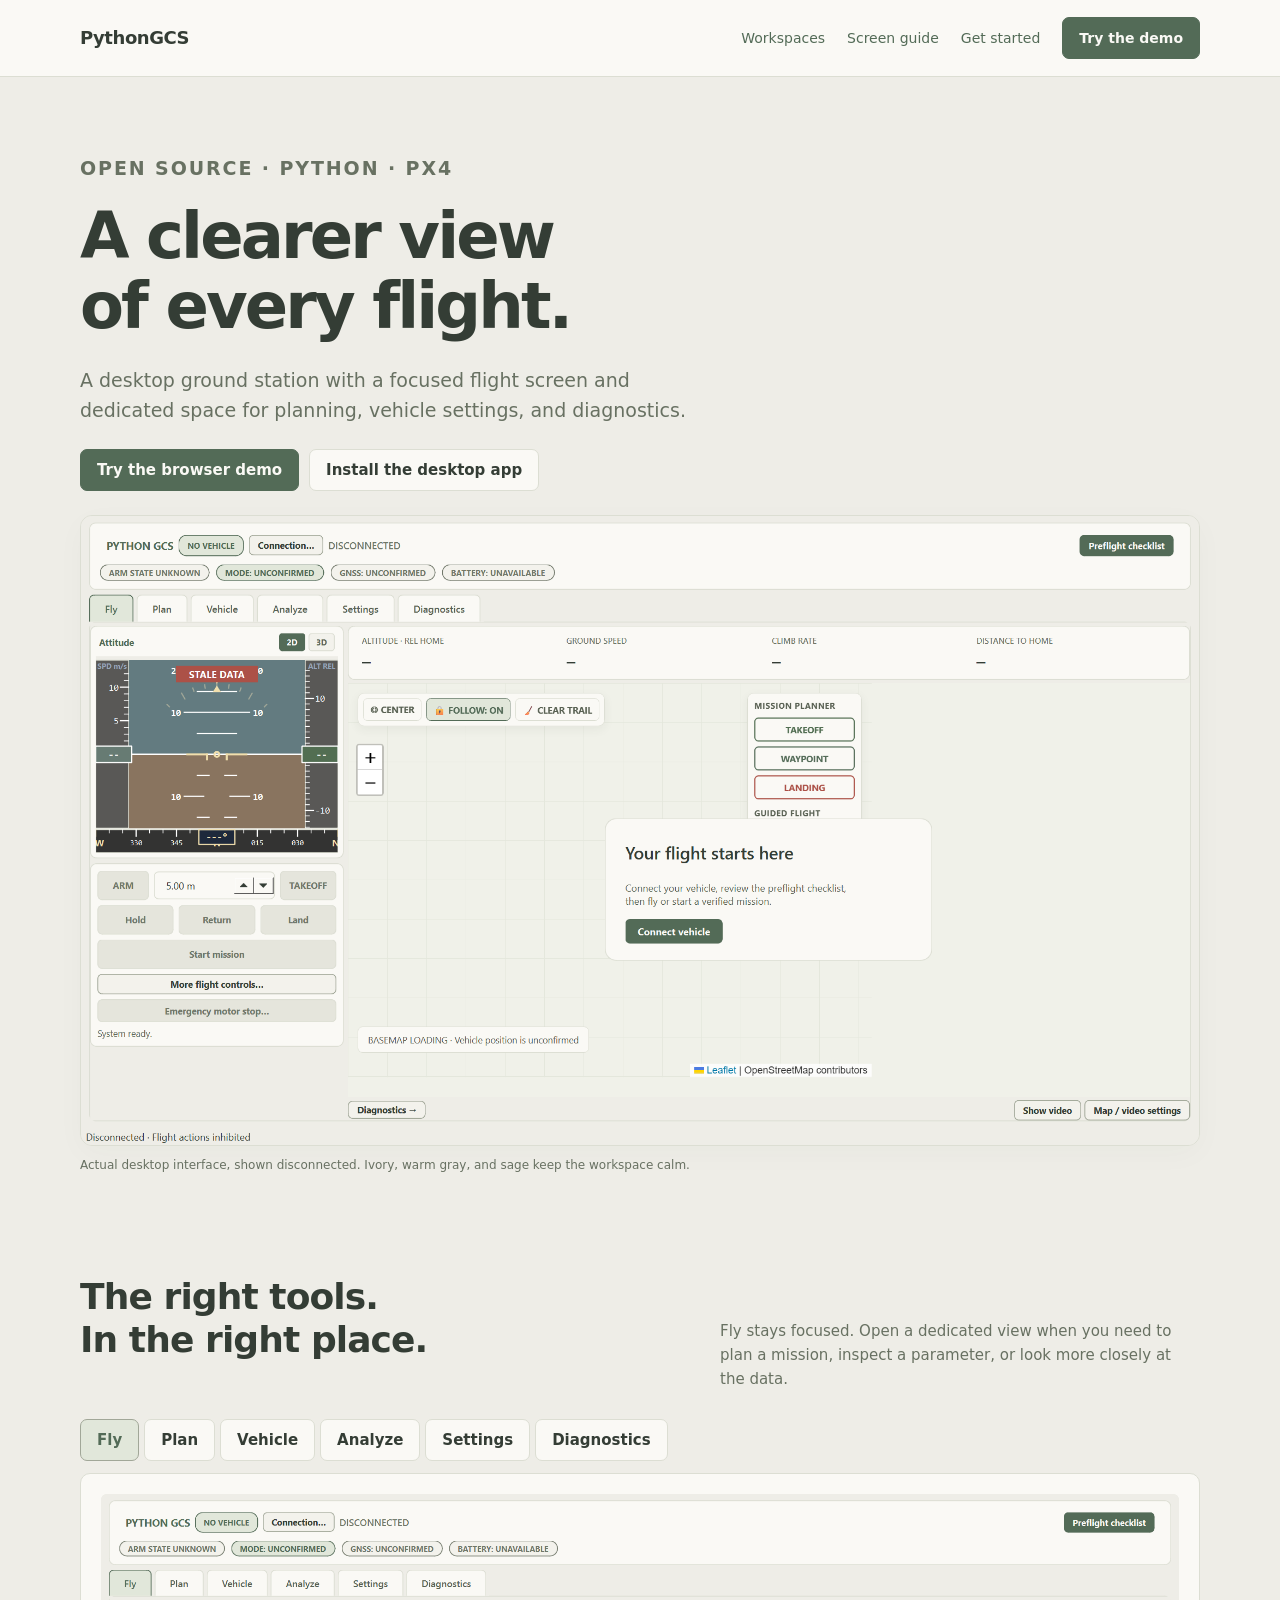
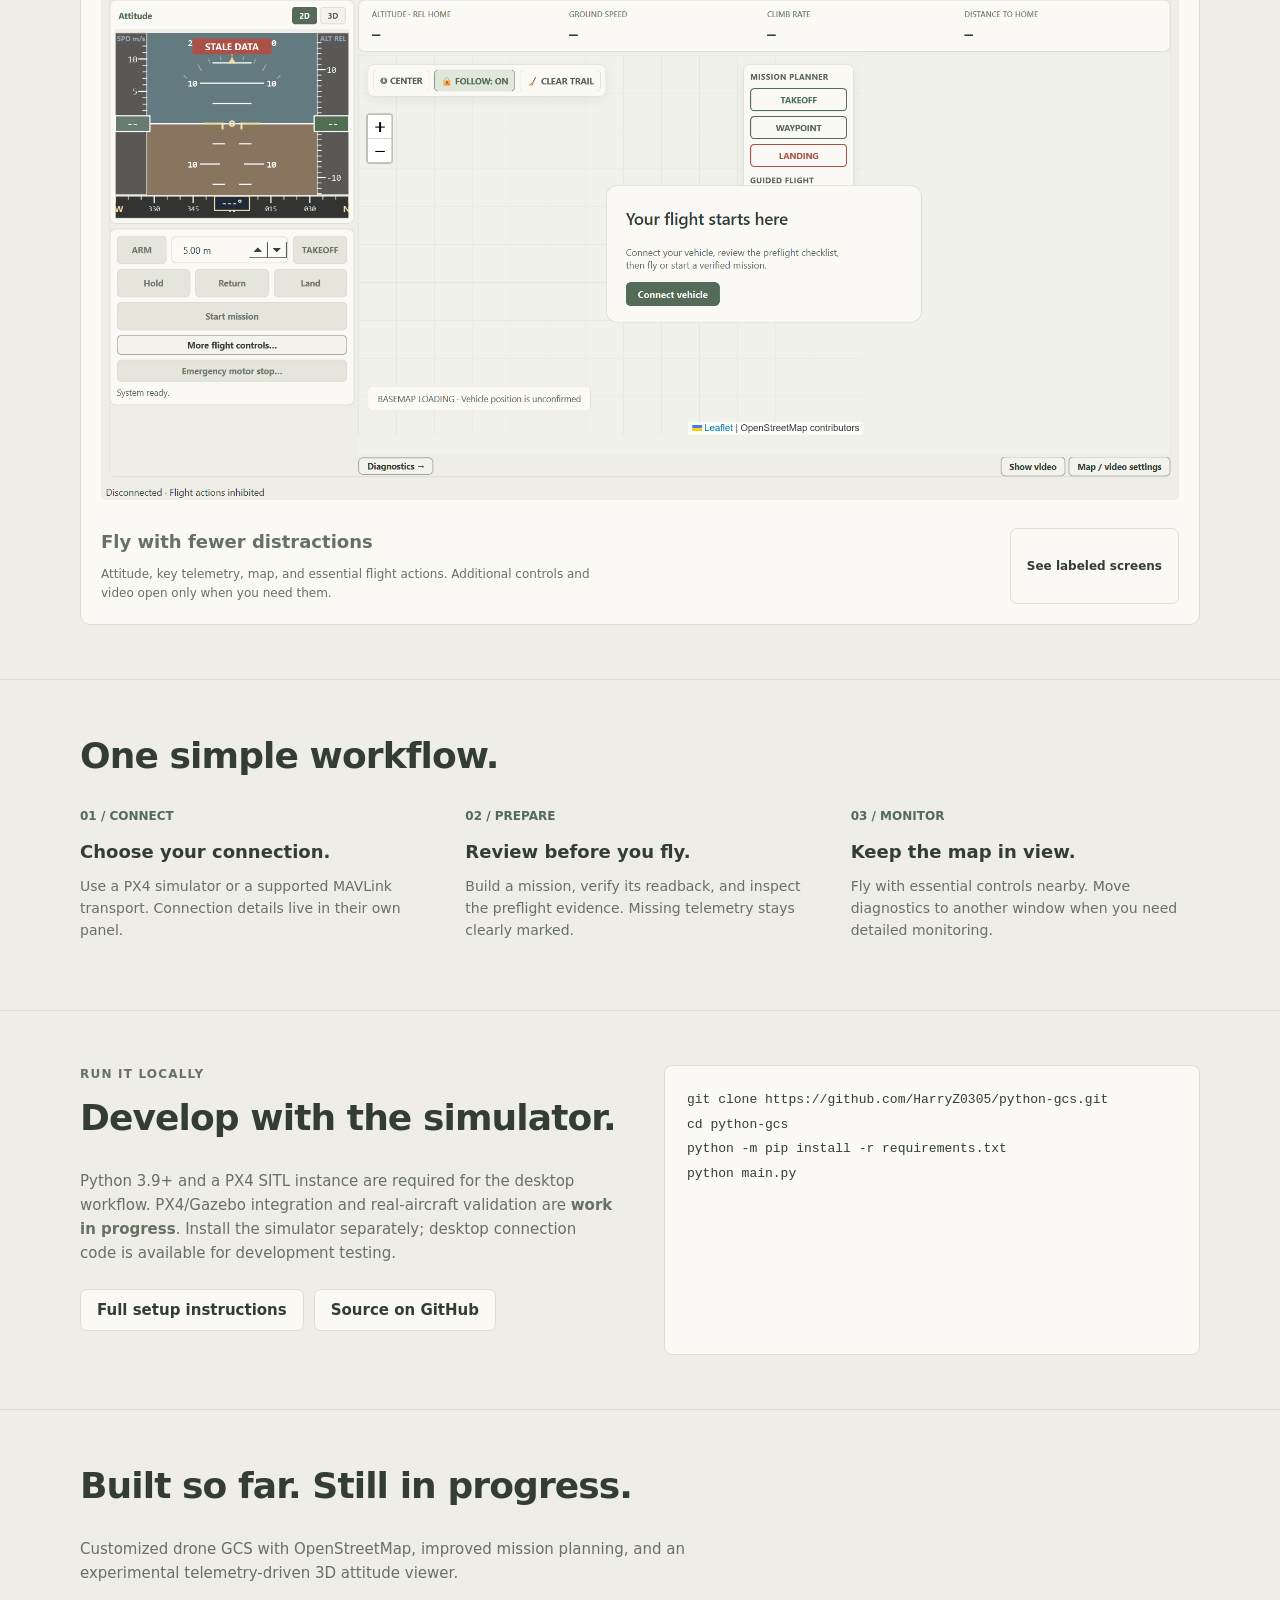
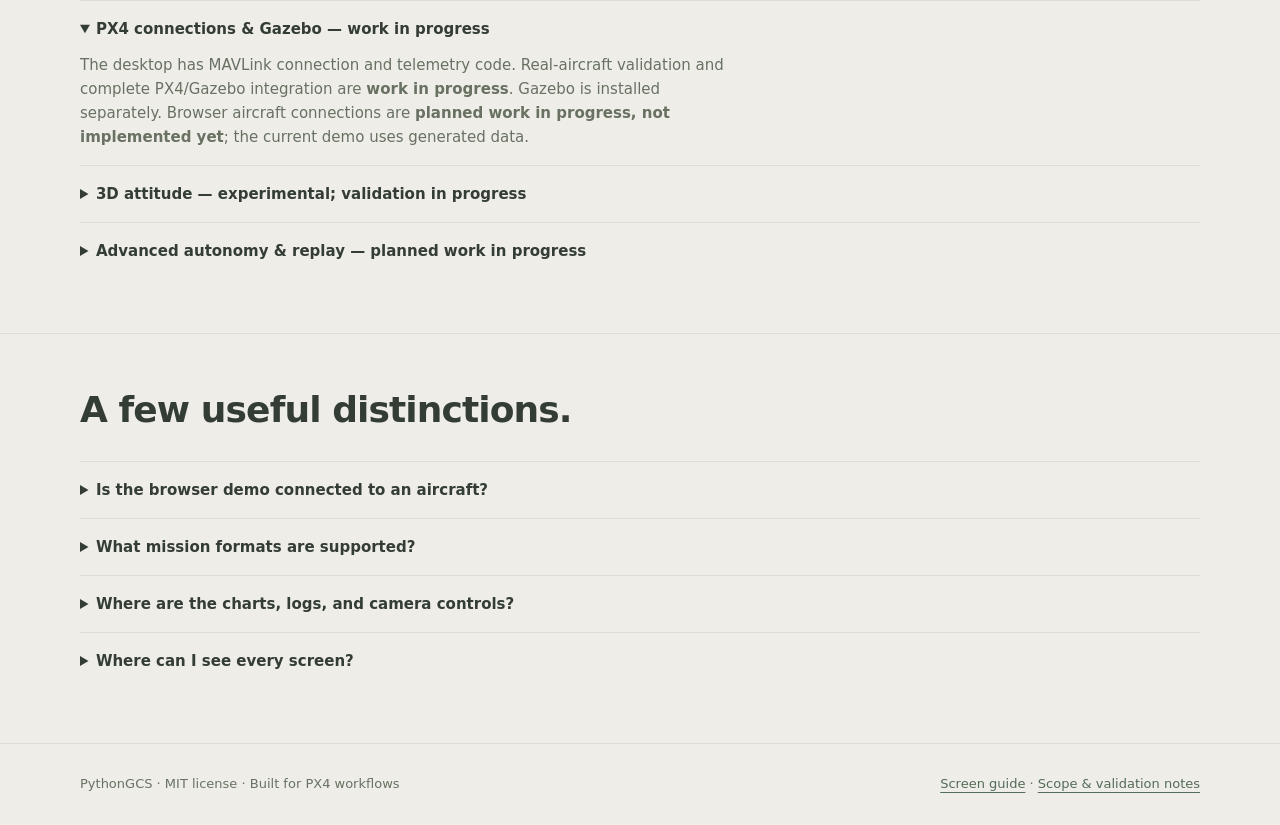
==== commit 0692180f: "Clarify implemented features and PX4 integration work in progress" ====
--- a/index.html
+++ b/index.html
@@ -5,13 +5,13 @@
     <meta name="viewport" content="width=device-width,initial-scale=1" />
     <meta
       name="description"
-      content="PythonGCS: a focused desktop ground control station for PX4. Explore the interface, try a browser simulation, and get the source."
+      content="Custom drone GCS with OpenStreetMap, mission planning, and experimental 3D attitude. PX4/Gazebo integration and real-aircraft validation are work in progress."
     />
-    <meta name="gcs-web-version" content="focused-workspaces-1" />
+    <meta name="gcs-web-version" content="feature-status-2" />
     <title>PythonGCS — Clearer ground control</title>
     <link rel="stylesheet" href="assets/site.css?v=3" />
   </head>
-  <body data-release="focused-workspaces-1">
+  <body data-release="feature-status-2">
     <a class="skip-link" href="#main">Skip to content</a>
     <header class="site-header">
       <div class="wrap header-inner">
@@ -148,11 +148,13 @@
         <div class="wrap start-layout">
           <div>
             <p class="eyebrow">Run it locally</p>
-            <h2>Start with the simulator.</h2>
+            <h2>Develop with the simulator.</h2>
             <p class="muted">
               Python 3.9+ and a PX4 SITL instance are required for the desktop
-              workflow. Once it is running, open <strong>Connection…</strong>,
-              select your profile, and connect.
+              workflow. PX4/Gazebo integration and real-aircraft validation are
+              <strong>work in progress</strong>. Install the simulator
+              separately; desktop connection code is available for development
+              testing.
             </p>
             <div class="actions">
               <a
@@ -172,14 +174,62 @@
       </section>
       <section class="section">
         <div class="wrap">
+          <h2 id="project-status">Built so far. Still in progress.</h2>
+          <p class="muted">
+            Customized drone GCS with OpenStreetMap, improved mission planning,
+            and an experimental telemetry-driven 3D attitude viewer.
+          </p>
+          <details open>
+            <summary>PX4 connections & Gazebo — work in progress</summary>
+            <p>
+              The desktop has MAVLink connection and telemetry code.
+              Real-aircraft validation and complete PX4/Gazebo integration are
+              <strong>work in progress</strong>. Gazebo is installed separately.
+              Browser aircraft connections are
+              <strong>planned work in progress, not implemented yet</strong>;
+              the current demo uses generated data.
+            </p>
+          </details>
+          <details>
+            <summary>
+              3D attitude — experimental; validation in progress
+            </summary>
+            <p>
+              The desktop has a telemetry-driven aircraft attitude viewer that
+              requires WebGL. Graphics and flight validation are
+              <strong>work in progress</strong>. 3D terrain reconstruction is
+              <strong>planned work in progress, not implemented yet</strong>.
+            </p>
+          </details>
+          <details>
+            <summary>
+              Advanced autonomy & replay — planned work in progress
+            </summary>
+            <p>
+              Local mission editing, survey grids, a supported .plan subset, and
+              historical CSV review are implemented. Terrain following, geofence
+              editing, calibration wizards, broader mission formats, and full
+              flight-log replay are <strong>planned work in progress</strong>.
+              <a
+                href="https://github.com/HarryZ0305/python-gcs/blob/main/docs/feature-status.md"
+                >See feature status and implementation evidence</a
+              >.
+            </p>
+          </details>
+        </div>
+      </section>
+      <section class="section">
+        <div class="wrap">
           <h2>A few useful distinctions.</h2>
           <details>
             <summary>Is the browser demo connected to an aircraft?</summary>
             <p>
               No. It is a local browser simulation for exploring the interface.
               Its flight motion, readings, video illustration, and event log are
-              generated in your browser. PX4 / Gazebo flight simulation and real
-              MAVLink connections use the desktop app.
+              generated in your browser. Browser aircraft connections are
+              <strong>work in progress (planned, not implemented yet)</strong>.
+              Desktop MAVLink code exists; real-aircraft validation and complete
+              PX4/Gazebo integration remain <strong>work in progress</strong>.
             </p>
           </details>
           <details>
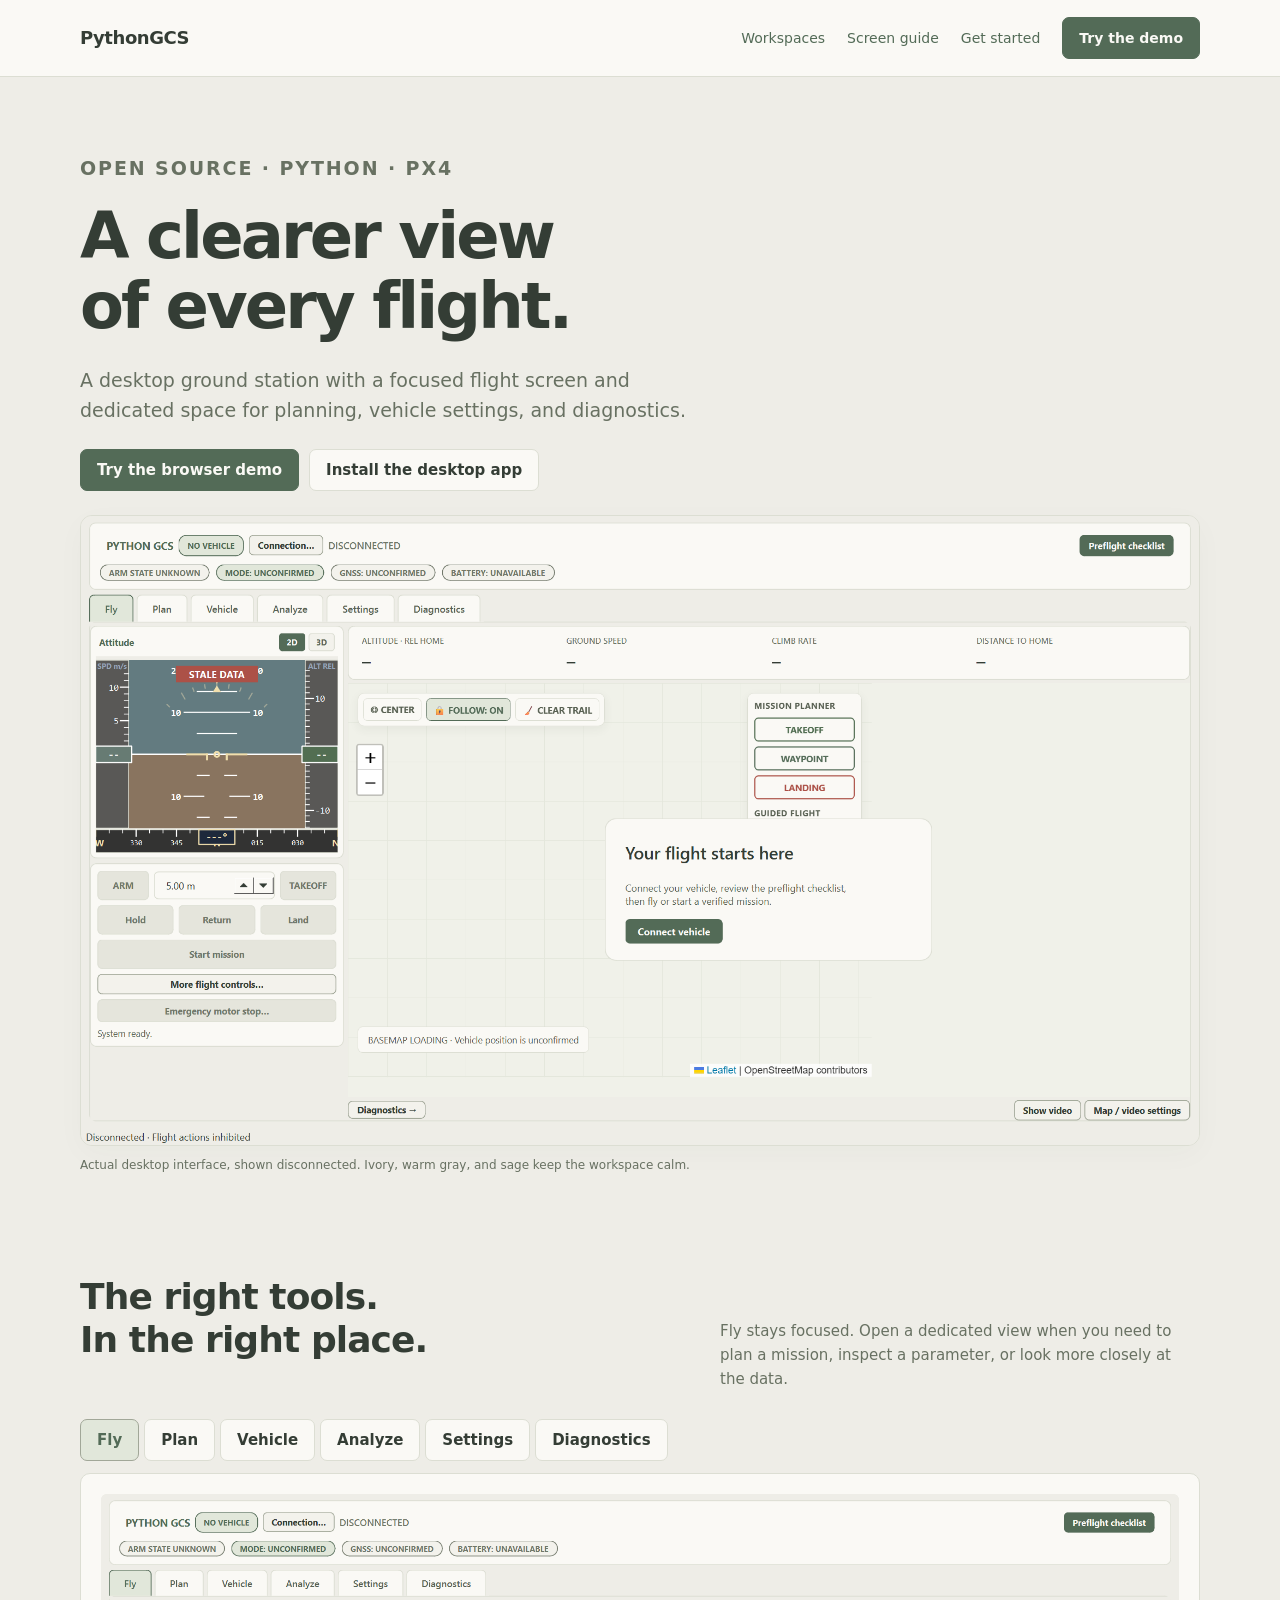
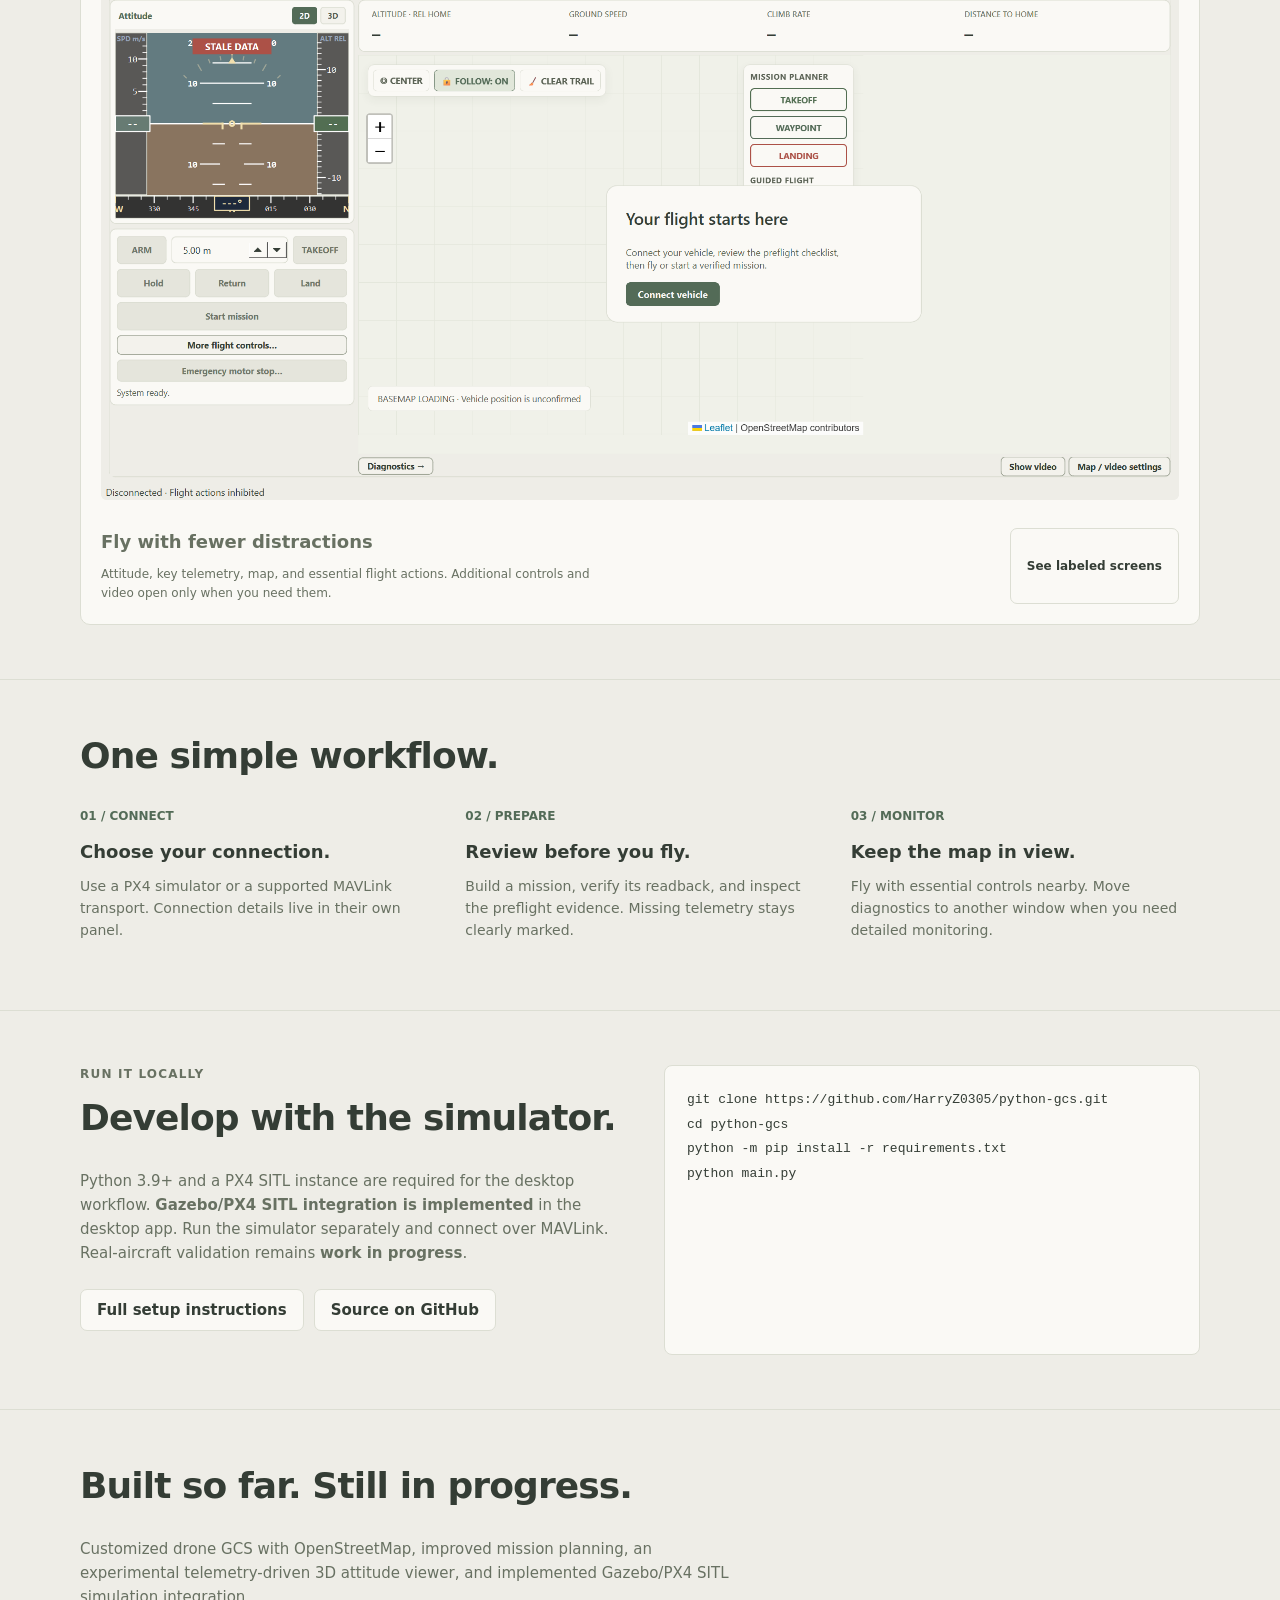
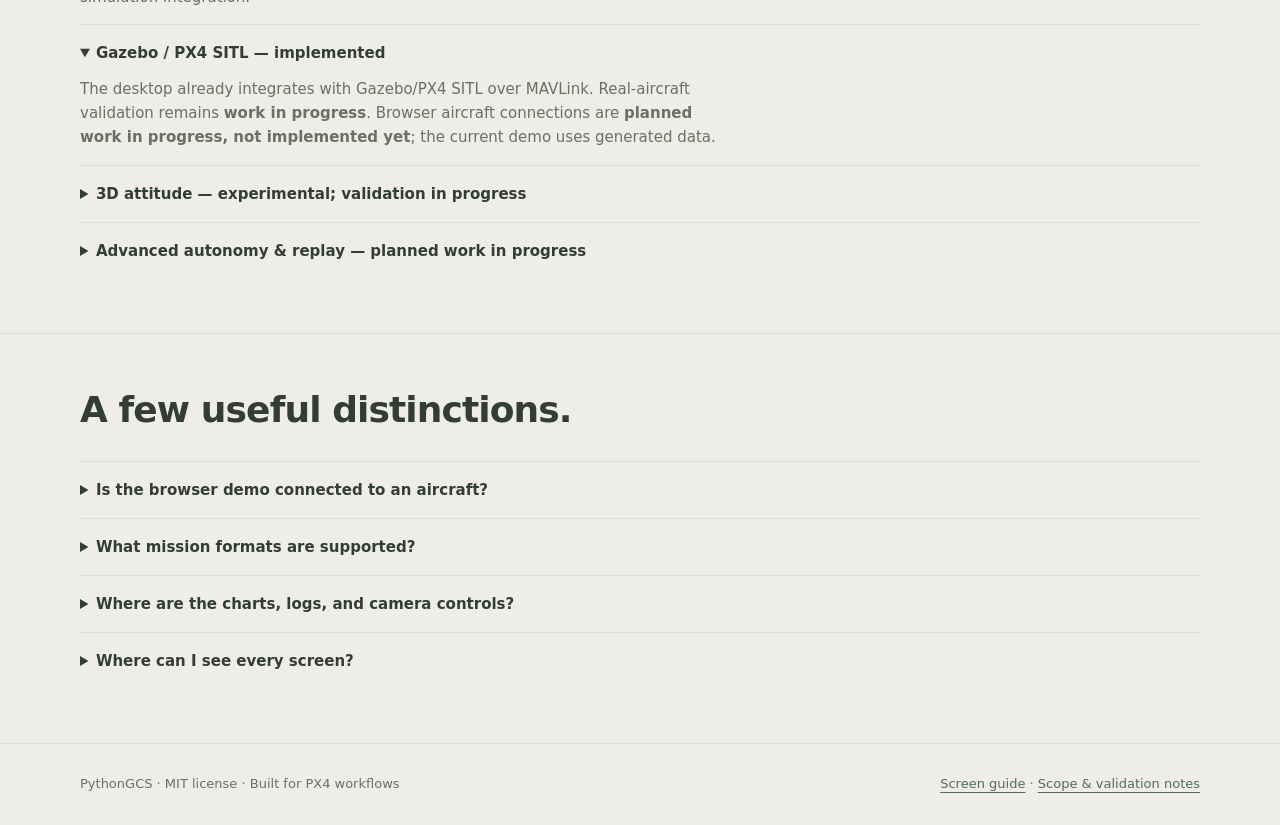
==== commit d51d6c07: "Correct Gazebo PX4 SITL status to implemented" ====
--- a/index.html
+++ b/index.html
@@ -5,13 +5,13 @@
     <meta name="viewport" content="width=device-width,initial-scale=1" />
     <meta
       name="description"
-      content="Custom drone GCS with OpenStreetMap, mission planning, and experimental 3D attitude. PX4/Gazebo integration and real-aircraft validation are work in progress."
+      content="Custom drone GCS with OpenStreetMap, mission planning, and experimental 3D attitude. Gazebo/PX4 SITL integration is implemented; real-aircraft validation is work in progress."
     />
-    <meta name="gcs-web-version" content="feature-status-2" />
+    <meta name="gcs-web-version" content="feature-status-3" />
     <title>PythonGCS — Clearer ground control</title>
     <link rel="stylesheet" href="assets/site.css?v=3" />
   </head>
-  <body data-release="feature-status-2">
+  <body data-release="feature-status-3">
     <a class="skip-link" href="#main">Skip to content</a>
     <header class="site-header">
       <div class="wrap header-inner">
@@ -151,10 +151,11 @@
             <h2>Develop with the simulator.</h2>
             <p class="muted">
               Python 3.9+ and a PX4 SITL instance are required for the desktop
-              workflow. PX4/Gazebo integration and real-aircraft validation are
-              <strong>work in progress</strong>. Install the simulator
-              separately; desktop connection code is available for development
-              testing.
+              workflow.
+              <strong>Gazebo/PX4 SITL integration is implemented</strong> in the
+              desktop app. Run the simulator separately and connect over
+              MAVLink. Real-aircraft validation remains
+              <strong>work in progress</strong>.
             </p>
             <div class="actions">
               <a
@@ -177,15 +178,16 @@
           <h2 id="project-status">Built so far. Still in progress.</h2>
           <p class="muted">
             Customized drone GCS with OpenStreetMap, improved mission planning,
-            and an experimental telemetry-driven 3D attitude viewer.
+            an experimental telemetry-driven 3D attitude viewer, and implemented
+            Gazebo/PX4 SITL simulation integration.
           </p>
           <details open>
-            <summary>PX4 connections & Gazebo — work in progress</summary>
-            <p>
-              The desktop has MAVLink connection and telemetry code.
-              Real-aircraft validation and complete PX4/Gazebo integration are
-              <strong>work in progress</strong>. Gazebo is installed separately.
-              Browser aircraft connections are
+            <summary>Gazebo / PX4 SITL — implemented</summary>
+            <p>
+              The desktop already integrates with Gazebo/PX4 SITL over MAVLink.
+              Real-aircraft validation remains
+              <strong>work in progress</strong>. Browser aircraft connections
+              are
               <strong>planned work in progress, not implemented yet</strong>;
               the current demo uses generated data.
             </p>
@@ -228,8 +230,8 @@
               Its flight motion, readings, video illustration, and event log are
               generated in your browser. Browser aircraft connections are
               <strong>work in progress (planned, not implemented yet)</strong>.
-              Desktop MAVLink code exists; real-aircraft validation and complete
-              PX4/Gazebo integration remain <strong>work in progress</strong>.
+              Desktop Gazebo/PX4 SITL integration is implemented; real-aircraft
+              validation remains <strong>work in progress</strong>.
             </p>
           </details>
           <details>
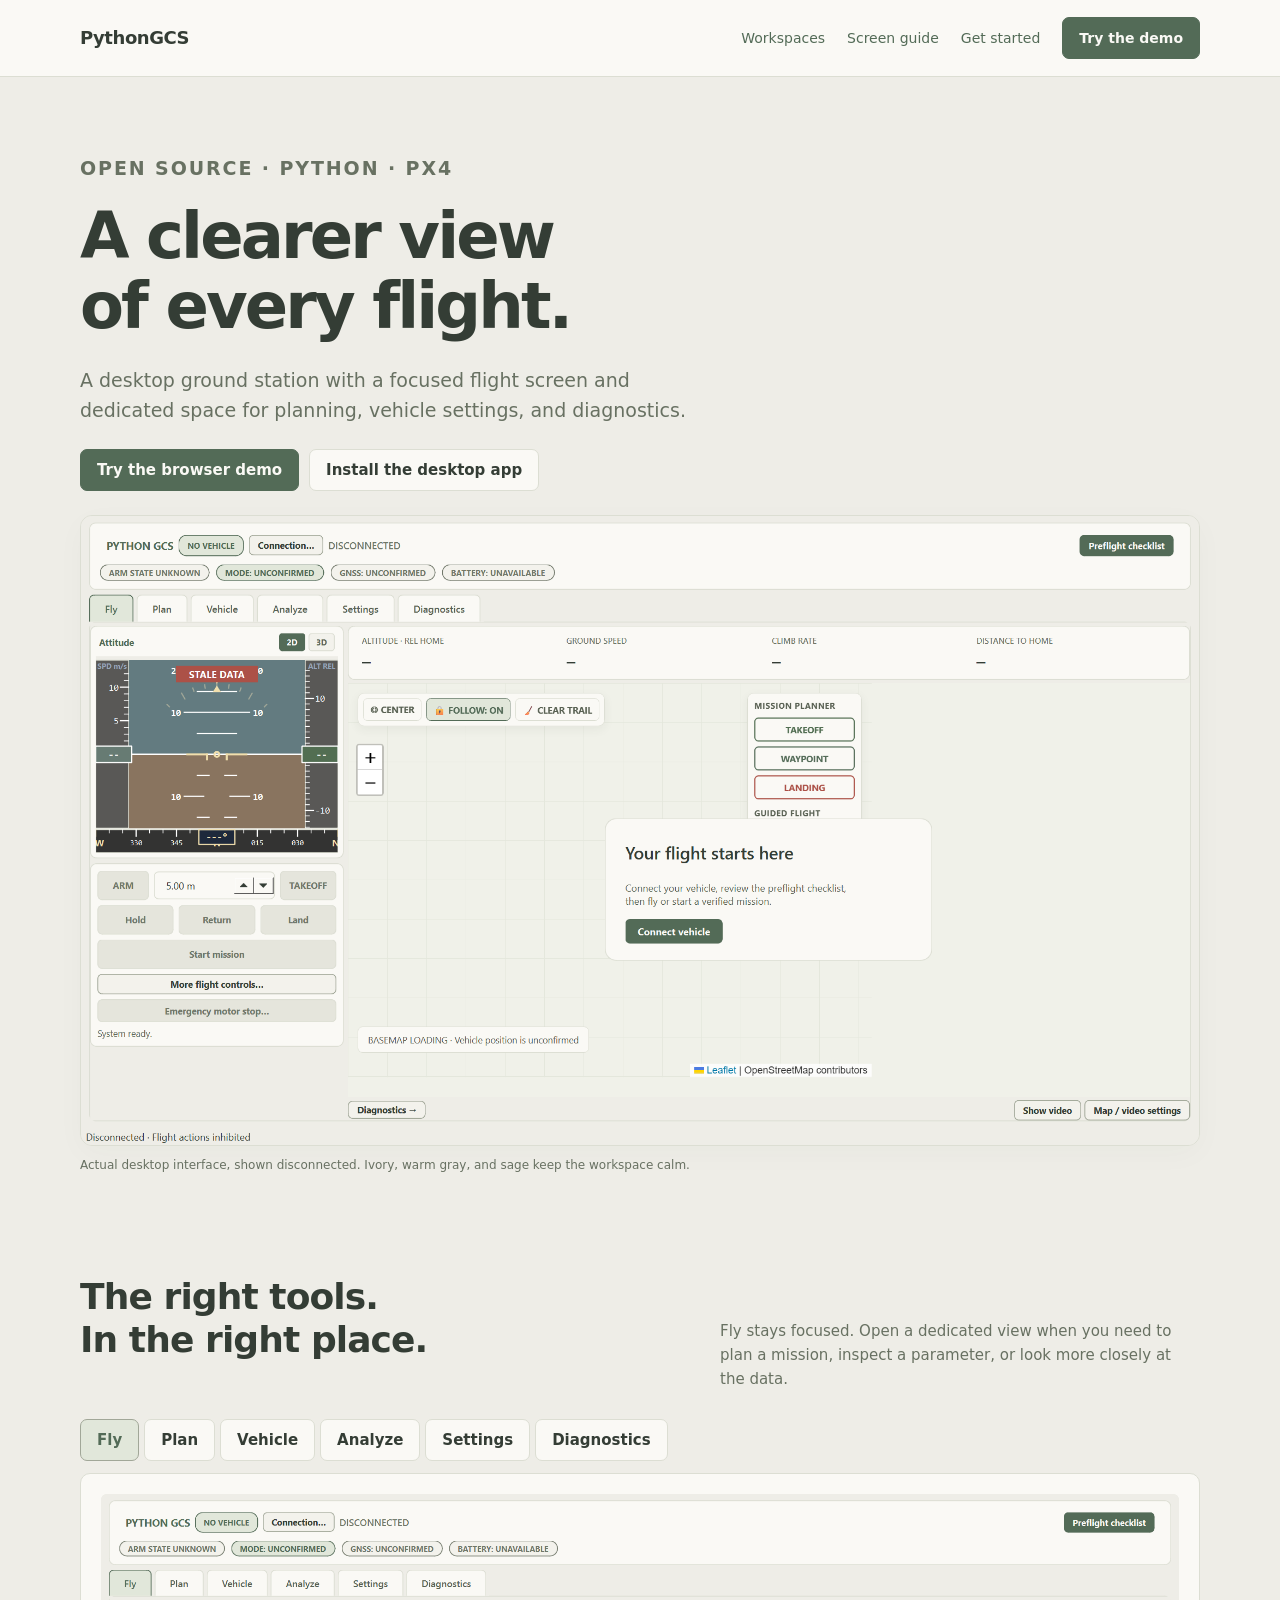
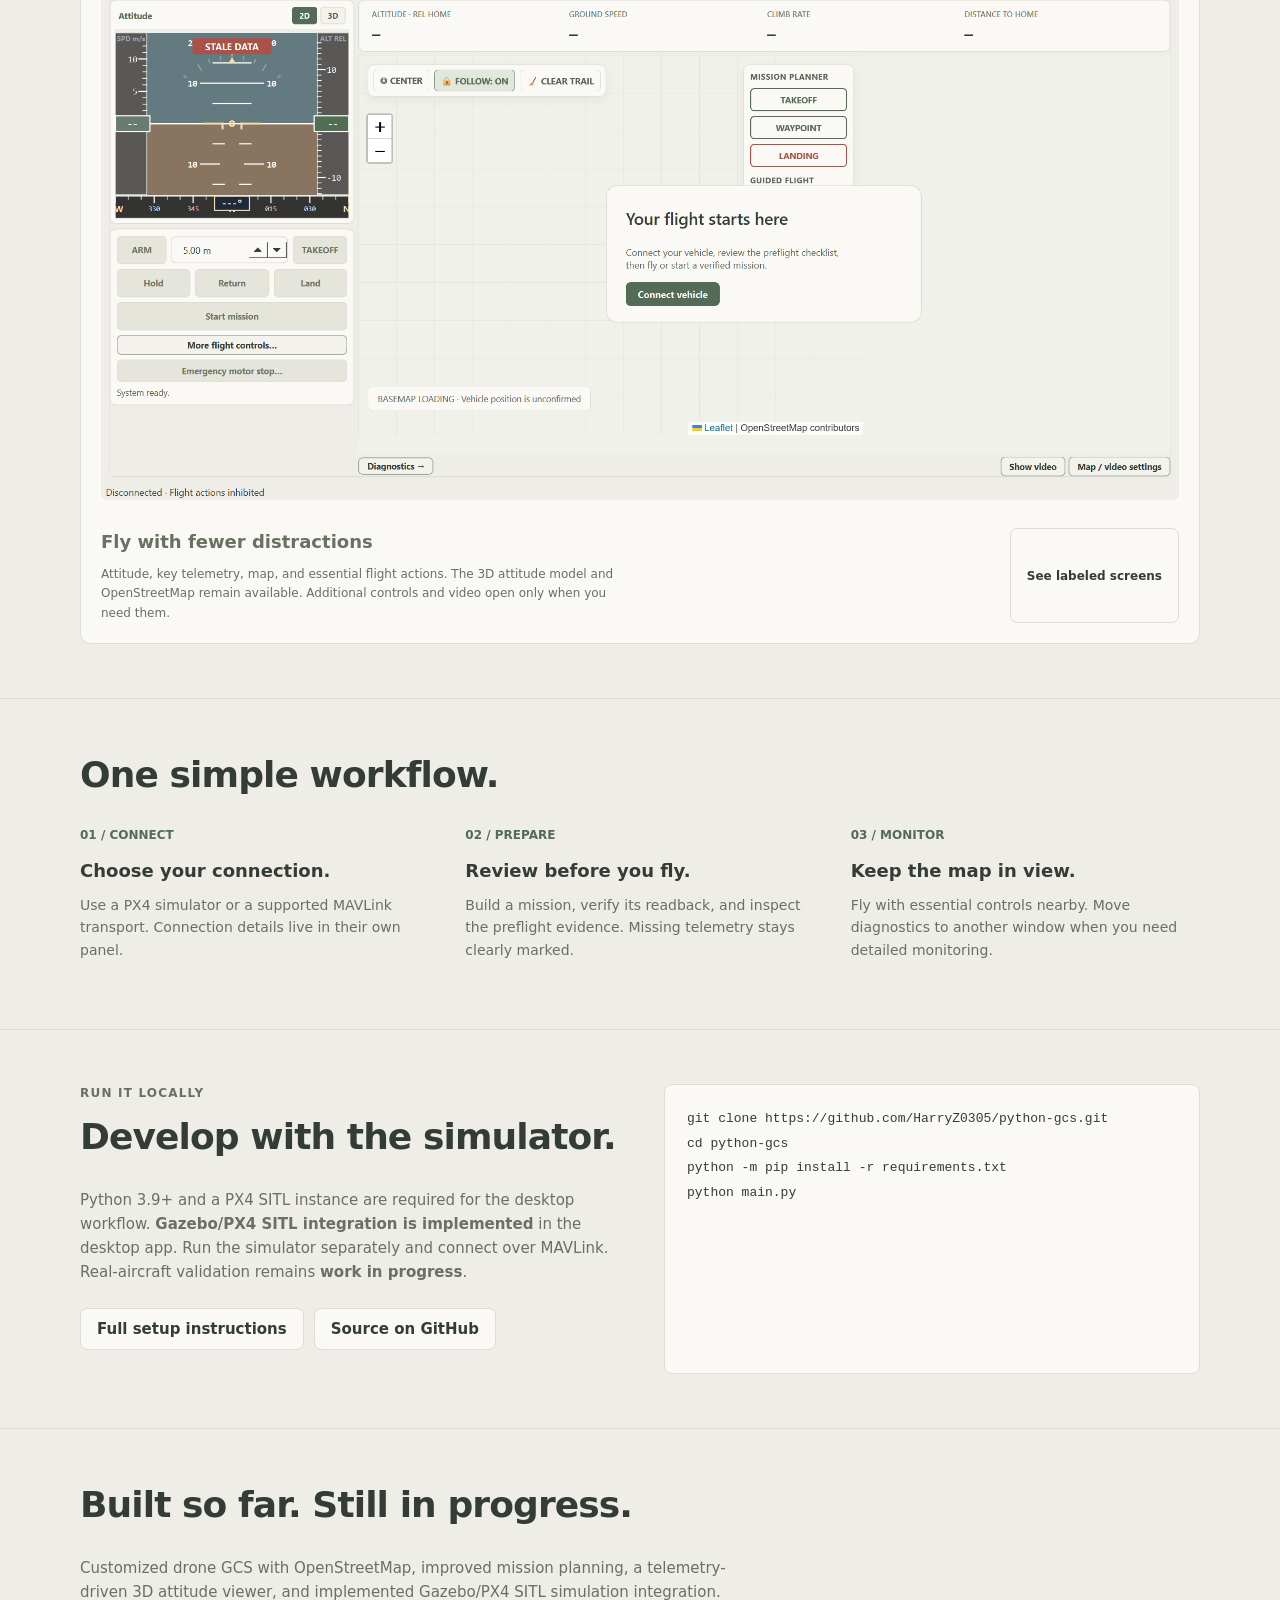
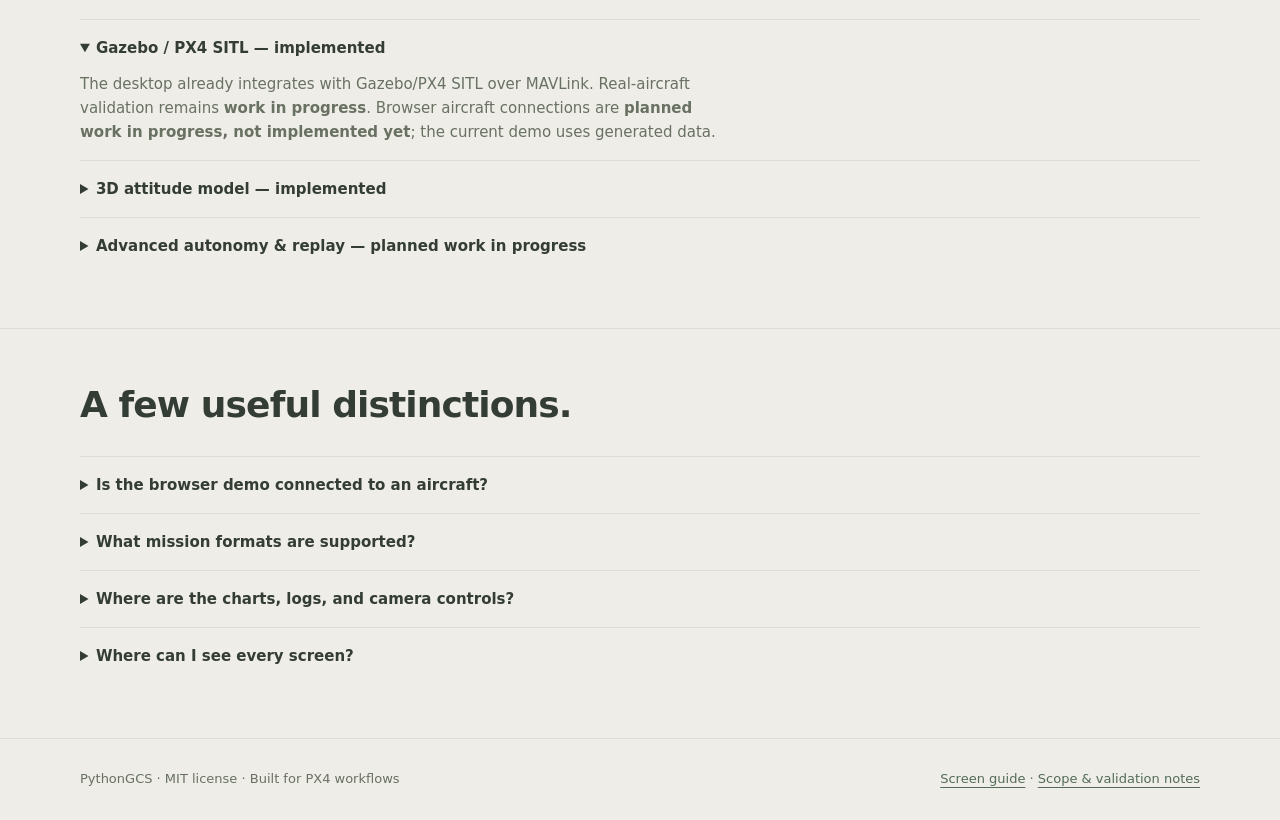
==== commit d1df8ee4: "Restore browser 3D attitude and OpenStreetMap and preserve desktop SITL features" ====
--- a/index.html
+++ b/index.html
@@ -5,13 +5,13 @@
     <meta name="viewport" content="width=device-width,initial-scale=1" />
     <meta
       name="description"
-      content="Custom drone GCS with OpenStreetMap, mission planning, and experimental 3D attitude. Gazebo/PX4 SITL integration is implemented; real-aircraft validation is work in progress."
+      content="Custom drone GCS with OpenStreetMap, mission planning, and 3D attitude. Gazebo/PX4 SITL integration is implemented; real-aircraft validation is work in progress."
     />
-    <meta name="gcs-web-version" content="feature-status-3" />
+    <meta name="gcs-web-version" content="preserved-flight-features-4" />
     <title>PythonGCS — Clearer ground control</title>
-    <link rel="stylesheet" href="assets/site.css?v=3" />
+    <link rel="stylesheet" href="assets/site.css?v=6" />
   </head>
-  <body data-release="feature-status-3">
+  <body data-release="preserved-flight-features-4">
     <a class="skip-link" href="#main">Skip to content</a>
     <header class="site-header">
       <div class="wrap header-inner">
@@ -105,6 +105,7 @@
                 <h3 id="workspace-title">Fly with fewer distractions</h3>
                 <p id="workspace-description">
                   Attitude, key telemetry, map, and essential flight actions.
+                  The 3D attitude model and OpenStreetMap remain available.
                   Additional controls and video open only when you need them.
                 </p>
               </div>
@@ -178,8 +179,8 @@
           <h2 id="project-status">Built so far. Still in progress.</h2>
           <p class="muted">
             Customized drone GCS with OpenStreetMap, improved mission planning,
-            an experimental telemetry-driven 3D attitude viewer, and implemented
-            Gazebo/PX4 SITL simulation integration.
+            a telemetry-driven 3D attitude viewer, and implemented Gazebo/PX4
+            SITL simulation integration.
           </p>
           <details open>
             <summary>Gazebo / PX4 SITL — implemented</summary>
@@ -193,13 +194,11 @@
             </p>
           </details>
           <details>
-            <summary>
-              3D attitude — experimental; validation in progress
-            </summary>
+            <summary>3D attitude model — implemented</summary>
             <p>
               The desktop has a telemetry-driven aircraft attitude viewer that
-              requires WebGL. Graphics and flight validation are
-              <strong>work in progress</strong>. 3D terrain reconstruction is
+              requires WebGL. The original 3D model is implemented and available
+              in Fly; WebGL is required. 3D terrain reconstruction is
               <strong>planned work in progress, not implemented yet</strong>.
             </p>
           </details>
--- a/assets/site.css
+++ b/assets/site.css
@@ -546,7 +546,7 @@
   overflow: hidden;
   background: var(--raised);
 }
-.map-area svg {
+.map-area > svg {
   width: 100%;
   height: 100%;
   min-height: 440px;
@@ -889,7 +889,7 @@
   .plan-layout .map-area {
     min-height: 340px;
   }
-  .plan-layout .map-area svg {
+  .plan-layout .map-area > svg {
     min-height: 340px;
   }
   .metrics {
@@ -1017,7 +1017,7 @@
     font-size: 17px;
   }
   .map-area,
-  .map-area svg {
+  .map-area > svg {
     min-height: 350px;
   }
   .video-inset {
@@ -1082,3 +1082,95 @@
 .form-stack input[type="checkbox"] {
   width: 17px;
 }
+.attitude-heading {
+  display: flex;
+  align-items: center;
+  justify-content: space-between;
+  gap: 6px;
+  margin-bottom: 8px;
+}
+.attitude-heading h2 {
+  margin: 0;
+}
+.attitude-heading button {
+  min-height: 28px;
+  padding: 4px 7px;
+  font-size: 11px;
+}
+.attitude-heading button[aria-pressed="true"] {
+  background: var(--soft);
+  color: var(--accent);
+}
+#attitude-model {
+  position: relative;
+  background: var(--raised);
+  overflow: hidden;
+  touch-action: none;
+  cursor: grab;
+}
+#attitude-model canvas {
+  display: block;
+}
+#attitude-model-status {
+  position: absolute;
+  inset: 12px;
+  margin: 0;
+  pointer-events: none;
+}
+.geographic-map {
+  position: absolute;
+  inset: 0;
+  min-height: 100%;
+  z-index: 1;
+}
+.map-tools {
+  z-index: 810;
+}
+.welcome,
+.video-inset {
+  z-index: 820;
+}
+.map-caption {
+  z-index: 800;
+  background: var(--surface);
+  padding: 3px 7px;
+  border-radius: 4px;
+  max-width: 70%;
+}
+.aircraft-marker span {
+  display: block;
+  text-align: center;
+  color: #536b57;
+  font-size: 27px;
+  line-height: 28px;
+  text-shadow: 0 0 3px white;
+  transform-origin: center;
+}
+.leaflet-container {
+  font-family: "Segoe UI", system-ui, sans-serif;
+  background: var(--raised);
+}
+.leaflet-control-attribution {
+  font-size: 9px;
+}
+.leaflet-control-zoom a {
+  background: var(--surface);
+  color: var(--ink);
+}
+.flight-rail .panel {
+  min-width: 0;
+}
+#attitude-model canvas {
+  position: absolute;
+  inset: 0;
+  width: 100% !important;
+  height: 100% !important;
+}
+.geographic-map .leaflet-pane svg {
+  min-height: 0;
+  height: auto;
+}
+.map-tools {
+  flex-wrap: wrap;
+  max-width: calc(100% - 70px);
+}
